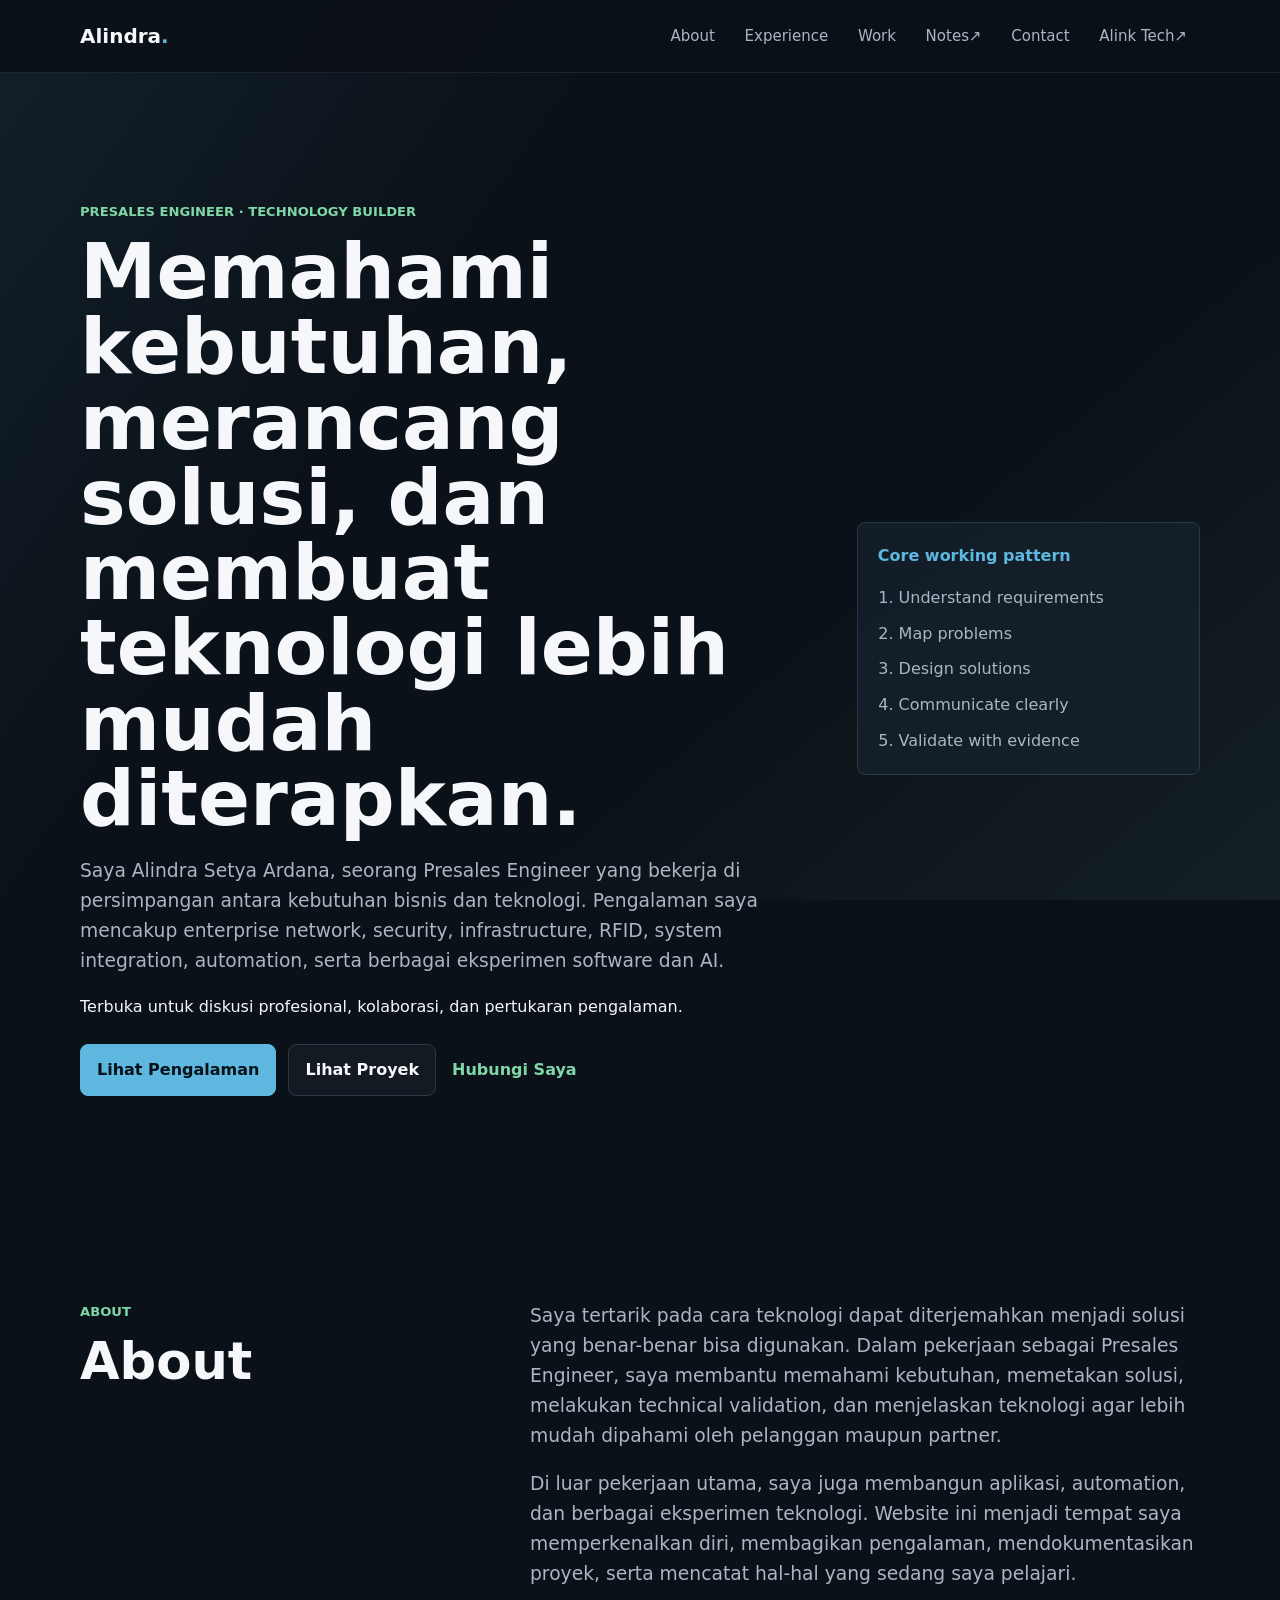
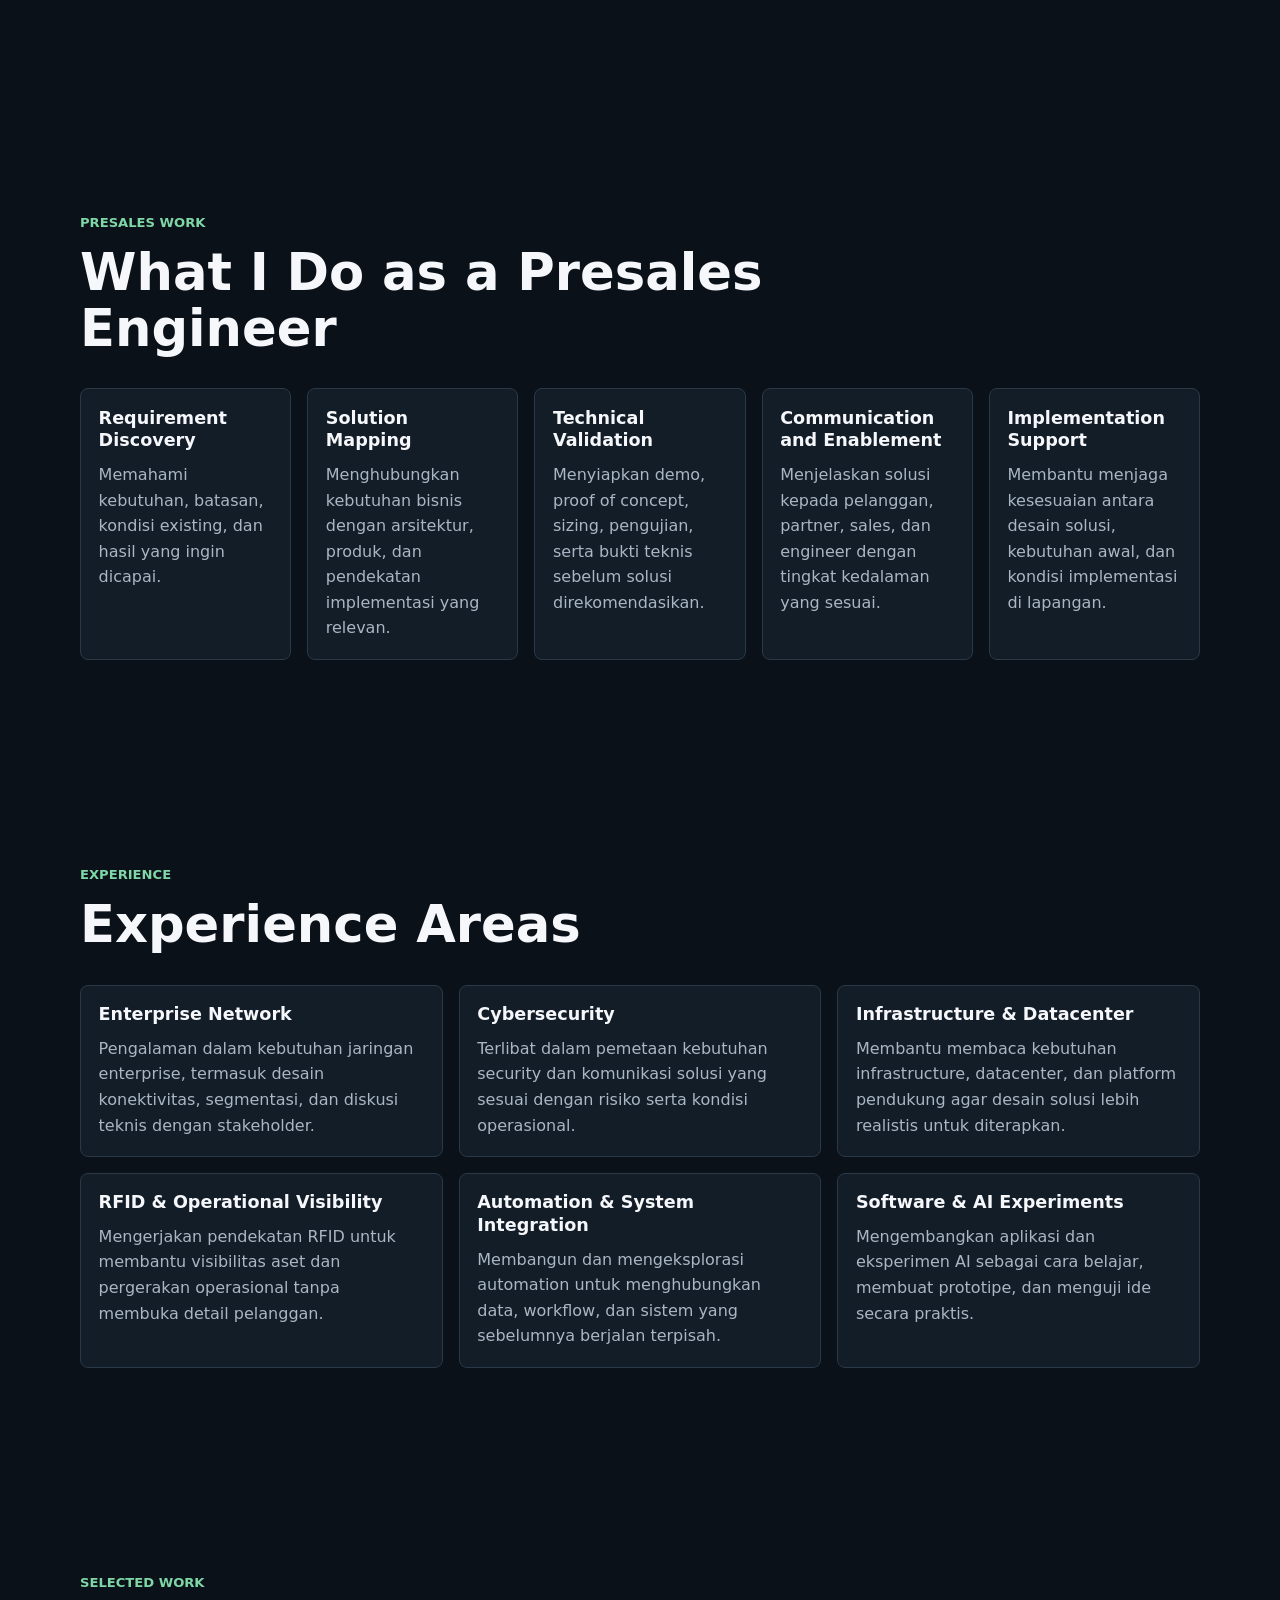
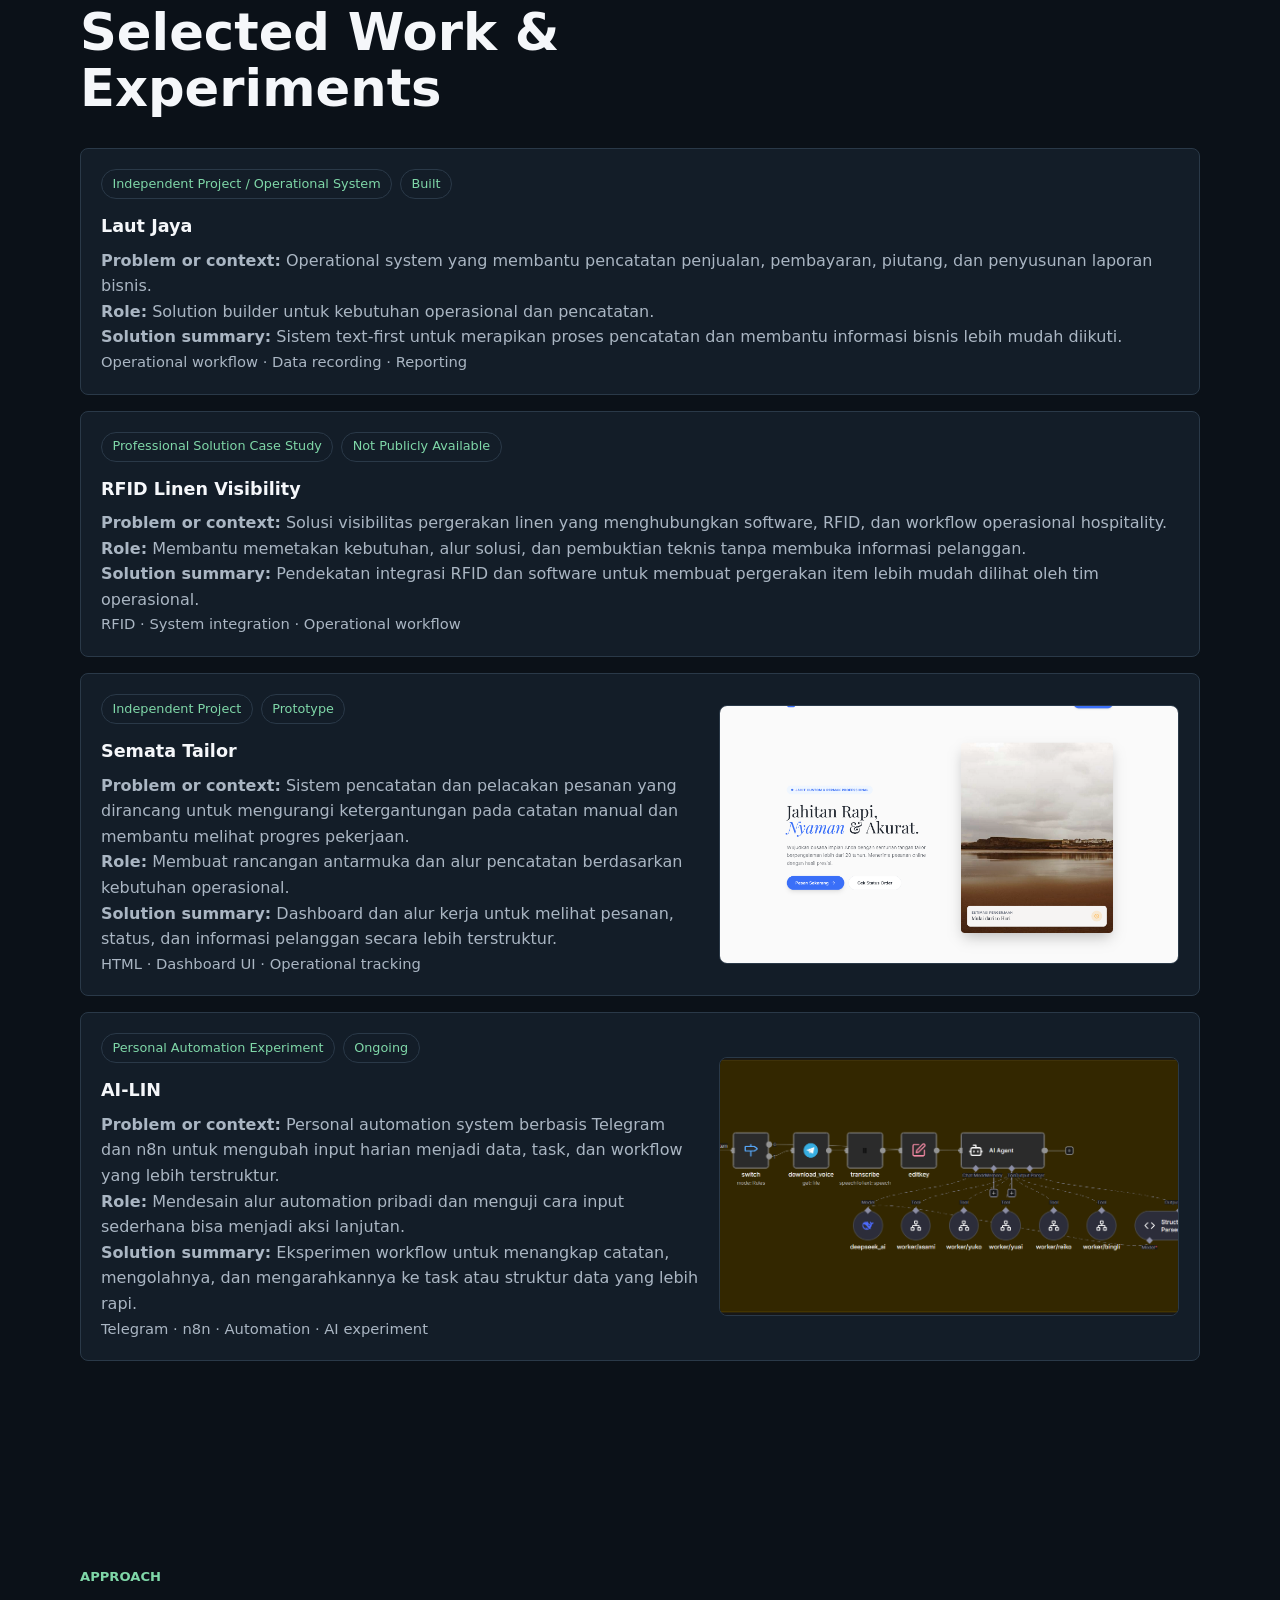
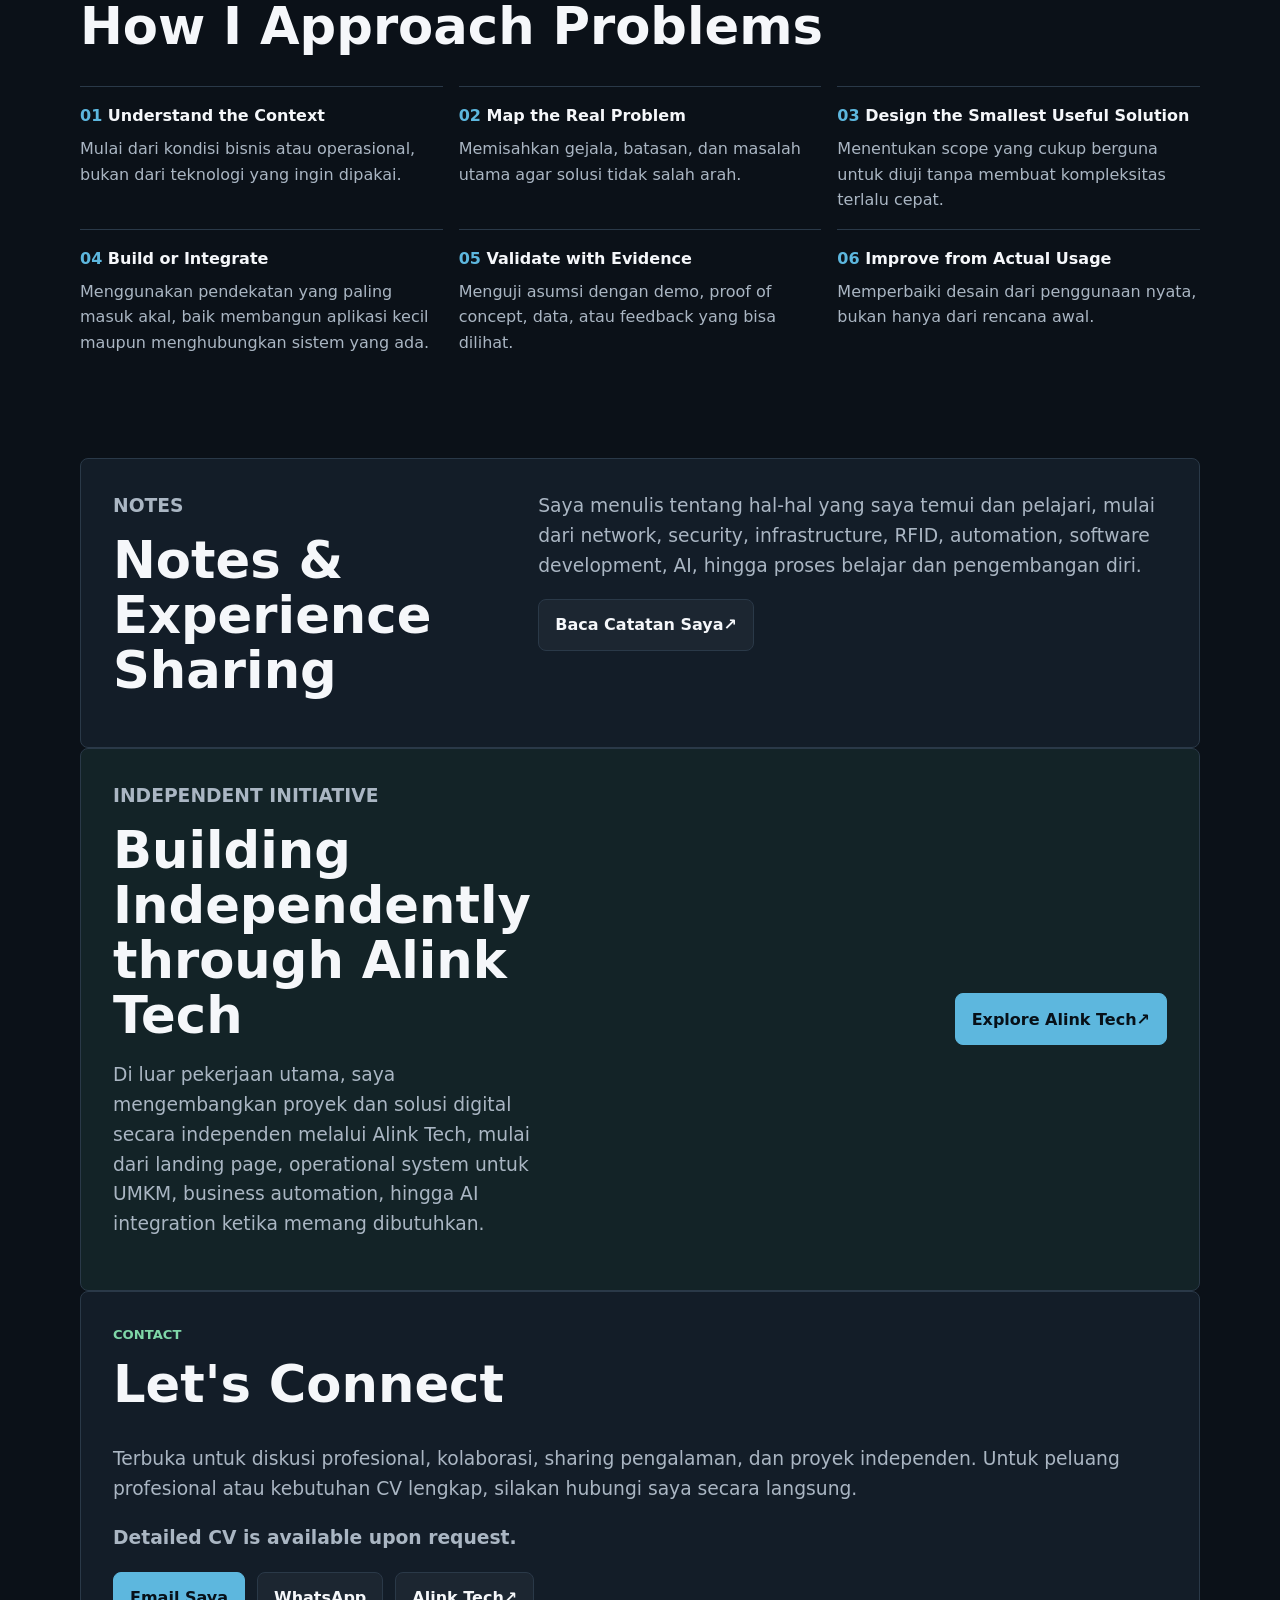
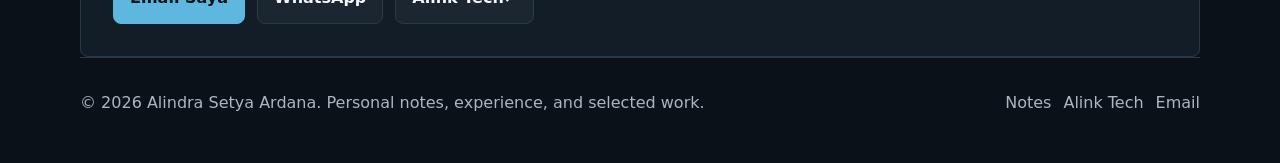
==== index.html @ 439eb753 "revamp: reposition portfolio as personal professional website" ====
<!DOCTYPE html>
<html lang="id">
<head>
  <meta charset="UTF-8">
  <meta name="viewport" content="width=device-width, initial-scale=1.0">
  <title>Alindra Setya Ardana | Presales Engineer & Technology Builder</title>
  <meta name="description" content="Website personal Alindra Setya Ardana, Presales Engineer yang membagikan pengalaman seputar network, security, infrastructure, RFID, automation, software, dan AI.">
  <meta name="author" content="Alindra Setya Ardana">
  <meta name="robots" content="index, follow">
  <meta name="theme-color" content="#0b1118">
  <link rel="canonical" href="https://www.alindra.my.id/">
  <link rel="icon" type="image/svg+xml" href="favicon.svg">
  <link rel="stylesheet" href="assets/css/styles.css">
  <link rel="sitemap" type="application/xml" href="/sitemap.xml">

  <meta property="og:title" content="Alindra Setya Ardana | Presales Engineer & Technology Builder">
  <meta property="og:description" content="Website personal Alindra Setya Ardana tentang presales engineering, solution building, selected work, dan catatan pengalaman teknologi.">
  <meta property="og:type" content="profile">
  <meta property="og:url" content="https://www.alindra.my.id/">
  <meta property="og:image" content="https://www.alindra.my.id/assets/images/og-cover.png">
  <meta name="twitter:card" content="summary_large_image">
  <meta name="twitter:title" content="Alindra Setya Ardana | Presales Engineer & Technology Builder">
  <meta name="twitter:description" content="Presales Engineer yang bekerja antara kebutuhan bisnis dan solusi teknologi praktis.">
  <meta name="twitter:image" content="https://www.alindra.my.id/assets/images/og-cover.png">

  <script type="application/ld+json">
  {
    "@context": "https://schema.org",
    "@type": "ProfilePage",
    "mainEntity": {
      "@type": "Person",
      "name": "Alindra Setya Ardana",
      "url": "https://www.alindra.my.id/",
      "jobTitle": "Presales Engineer",
      "description": "Presales Engineer dan Technology Builder yang bekerja antara kebutuhan bisnis dan solusi teknologi praktis.",
      "sameAs": [
        "https://notes.alindra.my.id/",
        "https://alinktech.my.id/"
      ],
      "knowsAbout": [
        "Presales Engineering",
        "Enterprise Network",
        "Cybersecurity",
        "Infrastructure and Datacenter",
        "RFID",
        "System Integration",
        "Automation",
        "Software",
        "AI Experiments"
      ]
    }
  }
  </script>
</head>
<body>
  <a class="skip-link" href="#main">Lewati ke konten utama</a>

  <header class="site-header">
    <nav class="nav" aria-label="Navigasi utama">
      <a class="brand" href="#top" aria-label="Alindra Setya Ardana">Alindra<span>.</span></a>
      <button class="nav-toggle" type="button" aria-expanded="false" aria-controls="primary-nav">
        <span class="nav-toggle-line"></span>
        <span class="nav-toggle-line"></span>
        <span class="nav-toggle-line"></span>
        <span class="sr-only">Buka menu</span>
      </button>
      <div class="nav-links" id="primary-nav">
        <a href="#about">About</a>
        <a href="#experience">Experience</a>
        <a href="#work">Work</a>
        <a href="https://notes.alindra.my.id/" target="_blank" rel="noopener noreferrer">Notes <span aria-hidden="true">↗</span></a>
        <a href="#contact">Contact</a>
        <a href="https://alinktech.my.id/?utm_source=alindra.my.id&amp;utm_medium=referral&amp;utm_campaign=personal_portfolio" target="_blank" rel="noopener noreferrer">Alink Tech <span aria-hidden="true">↗</span></a>
      </div>
    </nav>
  </header>

  <main id="main">
    <section class="hero section" id="top">
      <div class="hero-grid">
        <div class="hero-copy">
          <p class="eyebrow">Presales Engineer · Technology Builder</p>
          <h1>Memahami kebutuhan, merancang solusi, dan membuat teknologi lebih mudah diterapkan.</h1>
          <p class="hero-lead">Saya Alindra Setya Ardana, seorang Presales Engineer yang bekerja di persimpangan antara kebutuhan bisnis dan teknologi. Pengalaman saya mencakup enterprise network, security, infrastructure, RFID, system integration, automation, serta berbagai eksperimen software dan AI.</p>
          <p class="availability">Terbuka untuk diskusi profesional, kolaborasi, dan pertukaran pengalaman.</p>
          <div class="hero-actions">
            <a class="button primary" href="#experience">Lihat Pengalaman</a>
            <a class="button secondary" href="#work">Lihat Proyek</a>
            <a class="text-link" href="#contact">Hubungi Saya</a>
          </div>
        </div>
        <aside class="hero-panel" aria-label="Ringkasan cara kerja">
          <p>Core working pattern</p>
          <ol>
            <li>Understand requirements</li>
            <li>Map problems</li>
            <li>Design solutions</li>
            <li>Communicate clearly</li>
            <li>Validate with evidence</li>
          </ol>
        </aside>
      </div>
    </section>

    <section class="section two-column" id="about">
      <div>
        <p class="section-kicker">About</p>
        <h2>About</h2>
      </div>
      <div class="prose">
        <p>Saya tertarik pada cara teknologi dapat diterjemahkan menjadi solusi yang benar-benar bisa digunakan. Dalam pekerjaan sebagai Presales Engineer, saya membantu memahami kebutuhan, memetakan solusi, melakukan technical validation, dan menjelaskan teknologi agar lebih mudah dipahami oleh pelanggan maupun partner.</p>
        <p>Di luar pekerjaan utama, saya juga membangun aplikasi, automation, dan berbagai eksperimen teknologi. Website ini menjadi tempat saya memperkenalkan diri, membagikan pengalaman, mendokumentasikan proyek, serta mencatat hal-hal yang sedang saya pelajari.</p>
      </div>
    </section>

    <section class="section" aria-labelledby="presales-title">
      <div class="section-heading">
        <p class="section-kicker">Presales work</p>
        <h2 id="presales-title">What I Do as a Presales Engineer</h2>
      </div>
      <div class="card-grid five">
        <article class="card"><h3>Requirement Discovery</h3><p>Memahami kebutuhan, batasan, kondisi existing, dan hasil yang ingin dicapai.</p></article>
        <article class="card"><h3>Solution Mapping</h3><p>Menghubungkan kebutuhan bisnis dengan arsitektur, produk, dan pendekatan implementasi yang relevan.</p></article>
        <article class="card"><h3>Technical Validation</h3><p>Menyiapkan demo, proof of concept, sizing, pengujian, serta bukti teknis sebelum solusi direkomendasikan.</p></article>
        <article class="card"><h3>Communication and Enablement</h3><p>Menjelaskan solusi kepada pelanggan, partner, sales, dan engineer dengan tingkat kedalaman yang sesuai.</p></article>
        <article class="card"><h3>Implementation Support</h3><p>Membantu menjaga kesesuaian antara desain solusi, kebutuhan awal, dan kondisi implementasi di lapangan.</p></article>
      </div>
    </section>

    <section class="section" id="experience">
      <div class="section-heading">
        <p class="section-kicker">Experience</p>
        <h2>Experience Areas</h2>
      </div>
      <div class="card-grid">
        <article class="card"><h3>Enterprise Network</h3><p>Pengalaman dalam kebutuhan jaringan enterprise, termasuk desain konektivitas, segmentasi, dan diskusi teknis dengan stakeholder.</p></article>
        <article class="card"><h3>Cybersecurity</h3><p>Terlibat dalam pemetaan kebutuhan security dan komunikasi solusi yang sesuai dengan risiko serta kondisi operasional.</p></article>
        <article class="card"><h3>Infrastructure & Datacenter</h3><p>Membantu membaca kebutuhan infrastructure, datacenter, dan platform pendukung agar desain solusi lebih realistis untuk diterapkan.</p></article>
        <article class="card"><h3>RFID & Operational Visibility</h3><p>Mengerjakan pendekatan RFID untuk membantu visibilitas aset dan pergerakan operasional tanpa membuka detail pelanggan.</p></article>
        <article class="card"><h3>Automation & System Integration</h3><p>Membangun dan mengeksplorasi automation untuk menghubungkan data, workflow, dan sistem yang sebelumnya berjalan terpisah.</p></article>
        <article class="card"><h3>Software & AI Experiments</h3><p>Mengembangkan aplikasi dan eksperimen AI sebagai cara belajar, membuat prototipe, dan menguji ide secara praktis.</p></article>
      </div>
    </section>

    <section class="section" id="work">
      <div class="section-heading">
        <p class="section-kicker">Selected work</p>
        <h2>Selected Work & Experiments</h2>
      </div>
      <div class="work-list">
        <article class="work-card">
          <div class="work-meta"><span>Independent Project / Operational System</span><span>Built</span></div>
          <h3>Laut Jaya</h3>
          <p><strong>Problem or context:</strong> Operational system yang membantu pencatatan penjualan, pembayaran, piutang, dan penyusunan laporan bisnis.</p>
          <p><strong>Role:</strong> Solution builder untuk kebutuhan operasional dan pencatatan.</p>
          <p><strong>Solution summary:</strong> Sistem text-first untuk merapikan proses pencatatan dan membantu informasi bisnis lebih mudah diikuti.</p>
          <p class="tech">Operational workflow · Data recording · Reporting</p>
        </article>

        <article class="work-card">
          <div class="work-meta"><span>Professional Solution Case Study</span><span>Not Publicly Available</span></div>
          <h3>RFID Linen Visibility</h3>
          <p><strong>Problem or context:</strong> Solusi visibilitas pergerakan linen yang menghubungkan software, RFID, dan workflow operasional hospitality.</p>
          <p><strong>Role:</strong> Membantu memetakan kebutuhan, alur solusi, dan pembuktian teknis tanpa membuka informasi pelanggan.</p>
          <p><strong>Solution summary:</strong> Pendekatan integrasi RFID dan software untuk membuat pergerakan item lebih mudah dilihat oleh tim operasional.</p>
          <p class="tech">RFID · System integration · Operational workflow</p>
        </article>

        <article class="work-card with-image">
          <div class="work-copy">
            <div class="work-meta"><span>Independent Project</span><span>Prototype</span></div>
            <h3>Semata Tailor</h3>
            <p><strong>Problem or context:</strong> Sistem pencatatan dan pelacakan pesanan yang dirancang untuk mengurangi ketergantungan pada catatan manual dan membantu melihat progres pekerjaan.</p>
            <p><strong>Role:</strong> Membuat rancangan antarmuka dan alur pencatatan berdasarkan kebutuhan operasional.</p>
            <p><strong>Solution summary:</strong> Dashboard dan alur kerja untuk melihat pesanan, status, dan informasi pelanggan secara lebih terstruktur.</p>
            <p class="tech">HTML · Dashboard UI · Operational tracking</p>
          </div>
          <img src="assets/images/sematatailor-dashboard.png" width="1280" height="720" loading="lazy" alt="Tampilan dashboard Semata Tailor untuk pencatatan pesanan">
        </article>

        <article class="work-card with-image">
          <div class="work-copy">
            <div class="work-meta"><span>Personal Automation Experiment</span><span>Ongoing</span></div>
            <h3>AI-LIN</h3>
            <p><strong>Problem or context:</strong> Personal automation system berbasis Telegram dan n8n untuk mengubah input harian menjadi data, task, dan workflow yang lebih terstruktur.</p>
            <p><strong>Role:</strong> Mendesain alur automation pribadi dan menguji cara input sederhana bisa menjadi aksi lanjutan.</p>
            <p><strong>Solution summary:</strong> Eksperimen workflow untuk menangkap catatan, mengolahnya, dan mengarahkannya ke task atau struktur data yang lebih rapi.</p>
            <p class="tech">Telegram · n8n · Automation · AI experiment</p>
          </div>
          <img src="assets/images/personalassistant-master.png" width="1280" height="720" loading="lazy" alt="Diagram personal automation AI-LIN berbasis Telegram dan n8n">
        </article>
      </div>
    </section>

    <section class="section process" aria-labelledby="process-title">
      <div class="section-heading">
        <p class="section-kicker">Approach</p>
        <h2 id="process-title">How I Approach Problems</h2>
      </div>
      <ol class="process-list">
        <li><span>Understand the Context</span><p>Mulai dari kondisi bisnis atau operasional, bukan dari teknologi yang ingin dipakai.</p></li>
        <li><span>Map the Real Problem</span><p>Memisahkan gejala, batasan, dan masalah utama agar solusi tidak salah arah.</p></li>
        <li><span>Design the Smallest Useful Solution</span><p>Menentukan scope yang cukup berguna untuk diuji tanpa membuat kompleksitas terlalu cepat.</p></li>
        <li><span>Build or Integrate</span><p>Menggunakan pendekatan yang paling masuk akal, baik membangun aplikasi kecil maupun menghubungkan sistem yang ada.</p></li>
        <li><span>Validate with Evidence</span><p>Menguji asumsi dengan demo, proof of concept, data, atau feedback yang bisa dilihat.</p></li>
        <li><span>Improve from Actual Usage</span><p>Memperbaiki desain dari penggunaan nyata, bukan hanya dari rencana awal.</p></li>
      </ol>
    </section>

    <section class="section split-band" id="notes">
      <div>
        <p class="section-kicker">Notes</p>
        <h2>Notes & Experience Sharing</h2>
      </div>
      <div>
        <p>Saya menulis tentang hal-hal yang saya temui dan pelajari, mulai dari network, security, infrastructure, RFID, automation, software development, AI, hingga proses belajar dan pengembangan diri.</p>
        <a class="button secondary" href="https://notes.alindra.my.id/" target="_blank" rel="noopener noreferrer">Baca Catatan Saya <span aria-hidden="true">↗</span></a>
      </div>
    </section>

    <section class="section alink" id="alink-tech">
      <div>
        <p class="section-kicker">Independent initiative</p>
        <h2>Building Independently through Alink Tech</h2>
        <p>Di luar pekerjaan utama, saya mengembangkan proyek dan solusi digital secara independen melalui Alink Tech, mulai dari landing page, operational system untuk UMKM, business automation, hingga AI integration ketika memang dibutuhkan.</p>
      </div>
      <a class="button primary" href="https://alinktech.my.id/?utm_source=alindra.my.id&amp;utm_medium=referral&amp;utm_campaign=personal_portfolio" target="_blank" rel="noopener noreferrer">Explore Alink Tech <span aria-hidden="true">↗</span></a>
    </section>

    <section class="section contact" id="contact">
      <div class="section-heading">
        <p class="section-kicker">Contact</p>
        <h2>Let's Connect</h2>
      </div>
      <p>Terbuka untuk diskusi profesional, kolaborasi, sharing pengalaman, dan proyek independen. Untuk peluang profesional atau kebutuhan CV lengkap, silakan hubungi saya secara langsung.</p>
      <p class="cv-note">Detailed CV is available upon request.</p>
      <div class="contact-links">
        <a class="button primary" href="mailto:asetyaardana@gmail.com">Email Saya</a>
        <a class="button secondary" href="https://wa.me/6281393657195" target="_blank" rel="noopener noreferrer">WhatsApp</a>
        <a class="button secondary" href="https://alinktech.my.id/?utm_source=alindra.my.id&amp;utm_medium=referral&amp;utm_campaign=personal_portfolio" target="_blank" rel="noopener noreferrer">Alink Tech <span aria-hidden="true">↗</span></a>
      </div>
    </section>
  </main>

  <footer class="footer">
    <p>© <span id="year">2026</span> Alindra Setya Ardana. Personal notes, experience, and selected work.</p>
    <div class="footer-links">
      <a href="https://notes.alindra.my.id/" target="_blank" rel="noopener noreferrer">Notes</a>
      <a href="https://alinktech.my.id/?utm_source=alindra.my.id&amp;utm_medium=referral&amp;utm_campaign=personal_portfolio" target="_blank" rel="noopener noreferrer">Alink Tech</a>
      <a href="mailto:asetyaardana@gmail.com">Email</a>
    </div>
  </footer>

  <script src="assets/js/main.js" defer></script>
</body>
</html>
---- assets/css/styles.css ----
:root {
  --bg: #0b1118;
  --bg-soft: #111a24;
  --surface: #16212d;
  --surface-strong: #1e2b38;
  --text: #f5f7fa;
  --muted: #aab6c3;
  --border: #2a3948;
  --accent: #5db7de;
  --accent-strong: #7fd7a8;
  --space: clamp(1rem, 2vw, 1.5rem);
  --radius: 8px;
  --max: 1120px;
}

* { box-sizing: border-box; }

html {
  scroll-behavior: smooth;
  scroll-padding-top: 88px;
}

body {
  margin: 0;
  background: var(--bg);
  color: var(--text);
  font-family: Inter, ui-sans-serif, system-ui, -apple-system, BlinkMacSystemFont, "Segoe UI", sans-serif;
  line-height: 1.6;
}

body::before {
  content: "";
  position: fixed;
  inset: 0;
  z-index: -1;
  background:
    linear-gradient(125deg, rgba(93, 183, 222, 0.09), transparent 34%),
    linear-gradient(320deg, rgba(127, 215, 168, 0.08), transparent 34%),
    var(--bg);
}

a { color: inherit; }

img {
  display: block;
  max-width: 100%;
  height: auto;
}

:focus-visible {
  outline: 3px solid var(--accent-strong);
  outline-offset: 4px;
}

.skip-link {
  position: fixed;
  left: 1rem;
  top: 1rem;
  z-index: 100;
  transform: translateY(-150%);
  background: var(--text);
  color: var(--bg);
  padding: .6rem .85rem;
  border-radius: var(--radius);
}

.skip-link:focus { transform: translateY(0); }

.sr-only {
  position: absolute;
  width: 1px;
  height: 1px;
  padding: 0;
  margin: -1px;
  overflow: hidden;
  clip: rect(0, 0, 0, 0);
  white-space: nowrap;
  border: 0;
}

.site-header {
  position: sticky;
  top: 0;
  z-index: 20;
  border-bottom: 1px solid rgba(255, 255, 255, .08);
  background: rgba(11, 17, 24, .92);
}

.nav {
  width: min(100% - 2rem, var(--max));
  min-height: 72px;
  margin: 0 auto;
  display: flex;
  align-items: center;
  justify-content: space-between;
  gap: 1rem;
}

.brand {
  text-decoration: none;
  font-weight: 760;
  font-size: 1.25rem;
  letter-spacing: 0;
}

.brand span { color: var(--accent); }

.nav-links {
  display: flex;
  align-items: center;
  gap: .25rem;
}

.nav-links a {
  min-height: 44px;
  display: inline-flex;
  align-items: center;
  padding: .55rem .8rem;
  border-radius: var(--radius);
  color: var(--muted);
  font-size: .94rem;
  text-decoration: none;
}

.nav-links a:hover,
.nav-links a:focus-visible {
  color: var(--text);
  background: rgba(255, 255, 255, .06);
}

.nav-toggle {
  display: none;
  width: 44px;
  height: 44px;
  border: 1px solid var(--border);
  border-radius: var(--radius);
  background: var(--surface);
  color: var(--text);
}

.nav-toggle-line {
  display: block;
  width: 18px;
  height: 2px;
  margin: 4px auto;
  background: currentColor;
}

.section {
  width: min(100% - 2rem, var(--max));
  margin: 0 auto;
  padding: clamp(4rem, 8vw, 7rem) 0;
}

.hero { padding-top: clamp(5rem, 10vw, 8rem); }

.hero-grid {
  display: grid;
  grid-template-columns: minmax(0, 1.35fr) minmax(280px, .65fr);
  gap: clamp(2rem, 5vw, 4rem);
  align-items: center;
}

.eyebrow,
.section-kicker {
  margin: 0 0 .75rem;
  color: var(--accent-strong);
  font-size: .82rem;
  font-weight: 720;
  text-transform: uppercase;
}

h1,
h2,
h3,
p { margin-top: 0; }

h1 {
  max-width: 920px;
  margin-bottom: 1.25rem;
  font-size: clamp(2.35rem, 6vw, 5.6rem);
  line-height: .98;
  letter-spacing: 0;
}

h2 {
  margin-bottom: 1rem;
  font-size: clamp(2rem, 4vw, 3.2rem);
  line-height: 1.08;
  letter-spacing: 0;
}

h3 {
  margin-bottom: .6rem;
  font-size: 1.1rem;
  line-height: 1.3;
}

.hero-lead,
.prose,
.contact > p,
.split-band p,
.alink p {
  color: var(--muted);
  font-size: clamp(1rem, 1.6vw, 1.17rem);
}

.availability {
  color: var(--text);
  margin-bottom: 1.5rem;
}

.hero-actions,
.contact-links,
.footer-links {
  display: flex;
  flex-wrap: wrap;
  gap: .75rem;
  align-items: center;
}

.button,
.text-link {
  min-height: 44px;
  display: inline-flex;
  align-items: center;
  justify-content: center;
  border-radius: var(--radius);
  font-weight: 720;
  text-decoration: none;
}

.button {
  padding: .76rem 1rem;
  border: 1px solid var(--border);
}

.primary {
  background: var(--accent);
  border-color: var(--accent);
  color: #071119;
}

.secondary {
  background: rgba(255, 255, 255, .04);
  color: var(--text);
}

.button:hover {
  transform: translateY(-1px);
  filter: brightness(1.06);
}

.text-link {
  color: var(--accent-strong);
  padding: .5rem .25rem;
}

.hero-panel,
.card,
.work-card,
.split-band,
.alink,
.contact {
  border: 1px solid var(--border);
  border-radius: var(--radius);
  background: rgba(22, 33, 45, .84);
}

.hero-panel {
  padding: 1.25rem;
}

.hero-panel p {
  margin-bottom: 1rem;
  color: var(--accent);
  font-weight: 720;
}

.hero-panel ol {
  display: grid;
  gap: .65rem;
  margin: 0;
  padding-left: 1.3rem;
  color: var(--muted);
}

.two-column,
.split-band,
.alink {
  display: grid;
  grid-template-columns: .75fr 1.25fr;
  gap: clamp(1.5rem, 4vw, 3rem);
}

.section-heading {
  max-width: 760px;
  margin-bottom: 2rem;
}

.card-grid {
  display: grid;
  grid-template-columns: repeat(3, minmax(0, 1fr));
  gap: 1rem;
}

.card-grid.five {
  grid-template-columns: repeat(5, minmax(0, 1fr));
}

.card {
  padding: 1.1rem;
}

.card p,
.work-card p,
.process-list p {
  color: var(--muted);
  margin-bottom: 0;
}

.work-list {
  display: grid;
  gap: 1rem;
}

.work-card {
  padding: 1.25rem;
}

.work-card.with-image {
  display: grid;
  grid-template-columns: 1fr minmax(280px, 460px);
  gap: 1.25rem;
  align-items: center;
}

.work-card img {
  width: 100%;
  aspect-ratio: 16 / 9;
  object-fit: cover;
  border: 1px solid var(--border);
  border-radius: var(--radius);
}

.work-meta {
  display: flex;
  flex-wrap: wrap;
  gap: .5rem;
  margin-bottom: 1rem;
}

.work-meta span {
  display: inline-flex;
  min-height: 30px;
  align-items: center;
  border: 1px solid var(--border);
  border-radius: 999px;
  padding: .24rem .65rem;
  color: var(--accent-strong);
  font-size: .8rem;
}

.tech {
  color: var(--accent);
  font-size: .92rem;
}

.process-list {
  display: grid;
  grid-template-columns: repeat(3, minmax(0, 1fr));
  gap: 1rem;
  margin: 0;
  padding: 0;
  list-style: none;
  counter-reset: process;
}

.process-list li {
  counter-increment: process;
  border-top: 1px solid var(--border);
  padding-top: 1rem;
}

.process-list span {
  display: block;
  margin-bottom: .45rem;
  font-weight: 760;
}

.process-list span::before {
  content: "0" counter(process) " ";
  color: var(--accent);
}

.split-band,
.alink,
.contact {
  padding: clamp(1.25rem, 3vw, 2rem);
}

.alink {
  align-items: center;
  background: rgba(21, 40, 43, .82);
}

.alink .button {
  justify-self: end;
  white-space: nowrap;
}

.cv-note {
  color: var(--accent-strong);
  font-weight: 720;
}

.footer {
  width: min(100% - 2rem, var(--max));
  margin: 0 auto;
  padding: 2rem 0 3rem;
  border-top: 1px solid var(--border);
  display: flex;
  justify-content: space-between;
  gap: 1rem;
  color: var(--muted);
}

.footer p { margin-bottom: 0; }

.footer-links a {
  color: var(--muted);
  text-decoration: none;
}

.footer-links a:hover { color: var(--text); }

@media (max-width: 980px) {
  .hero-grid,
  .two-column,
  .split-band,
  .alink,
  .work-card.with-image {
    grid-template-columns: 1fr;
  }

  .card-grid,
  .card-grid.five,
  .process-list {
    grid-template-columns: repeat(2, minmax(0, 1fr));
  }

  .alink .button { justify-self: start; }
}

@media (max-width: 720px) {
  .nav-toggle { display: block; }

  .nav-links {
    position: absolute;
    left: 1rem;
    right: 1rem;
    top: 72px;
    display: none;
    flex-direction: column;
    align-items: stretch;
    gap: .2rem;
    padding: .75rem;
    border: 1px solid var(--border);
    border-radius: var(--radius);
    background: var(--surface-strong);
  }

  .nav-links.is-open { display: flex; }

  .nav-links a { width: 100%; }

  .card-grid,
  .card-grid.five,
  .process-list {
    grid-template-columns: 1fr;
  }

  .section { width: min(100% - 1.25rem, var(--max)); }

  .footer {
    flex-direction: column;
    width: min(100% - 1.25rem, var(--max));
  }
}

@media (prefers-reduced-motion: reduce) {
  *,
  *::before,
  *::after {
    scroll-behavior: auto !important;
    transition-duration: .01ms !important;
    animation-duration: .01ms !important;
  }
}
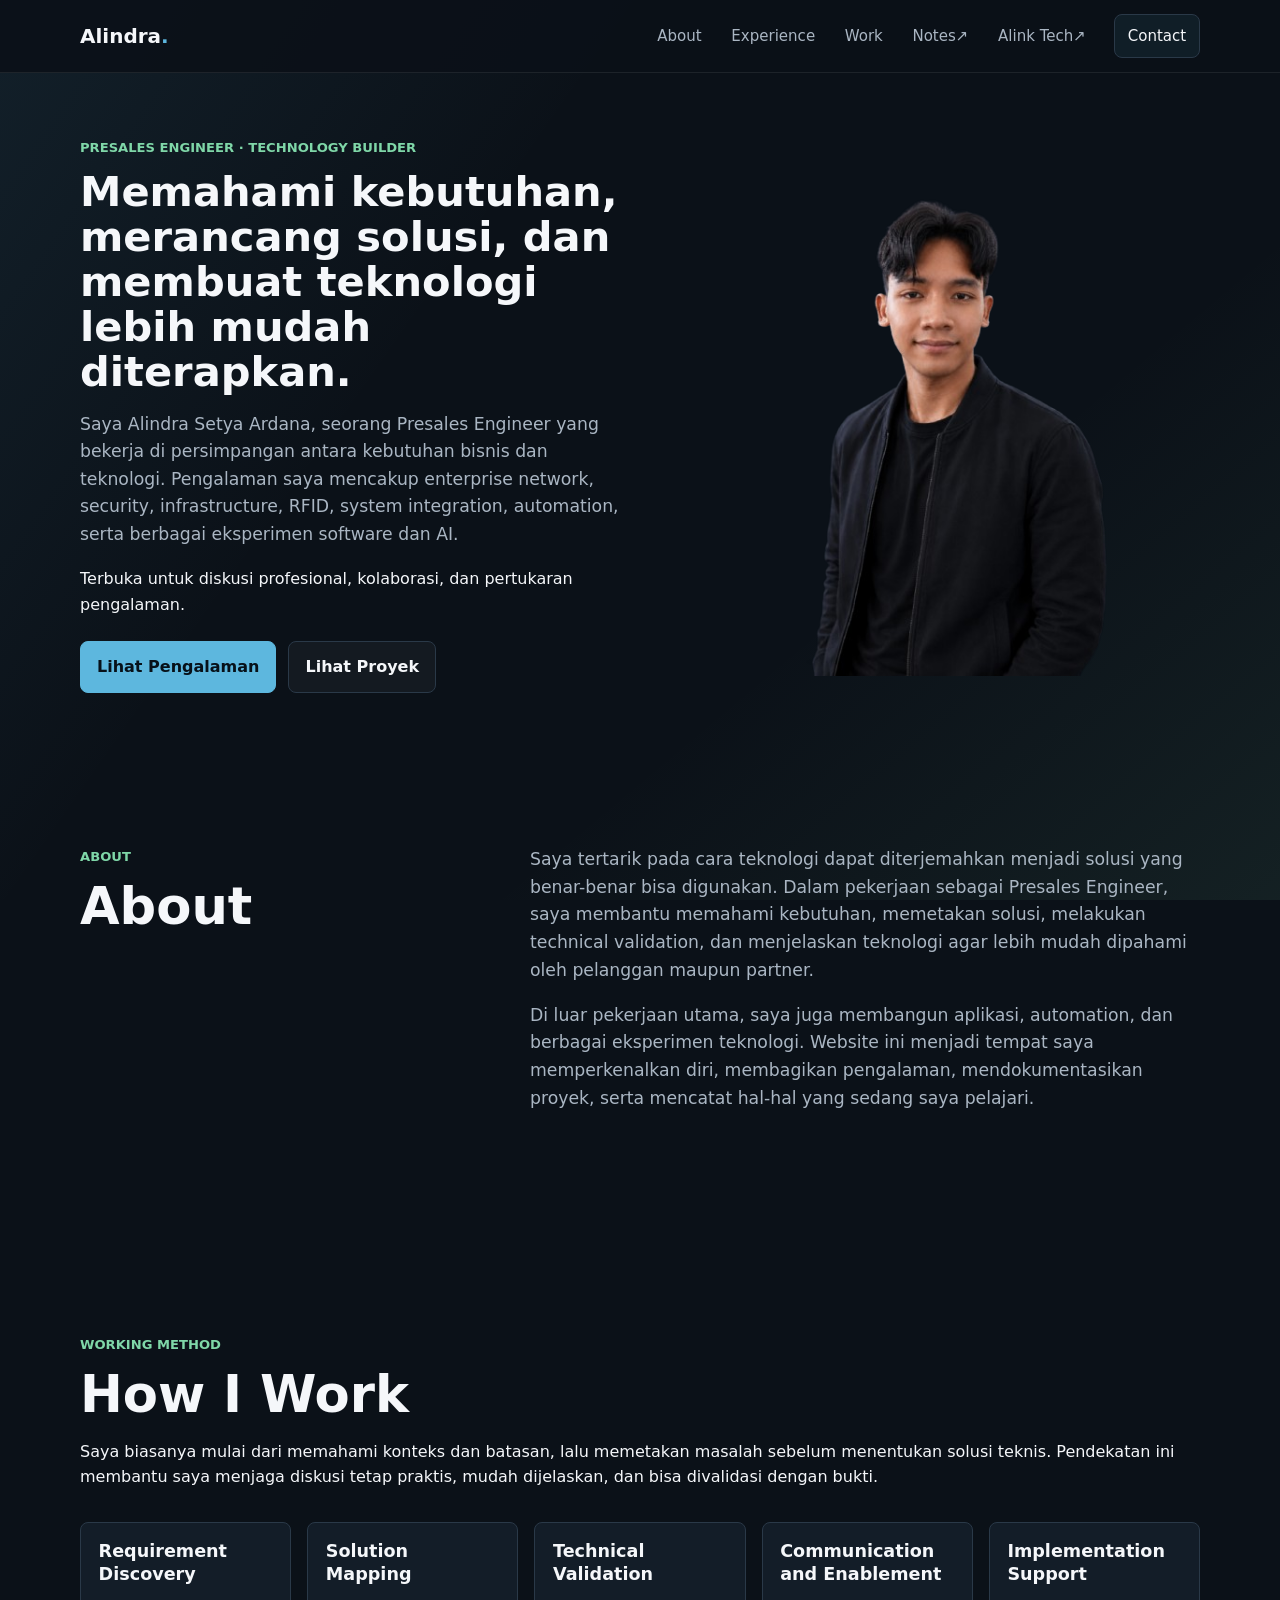
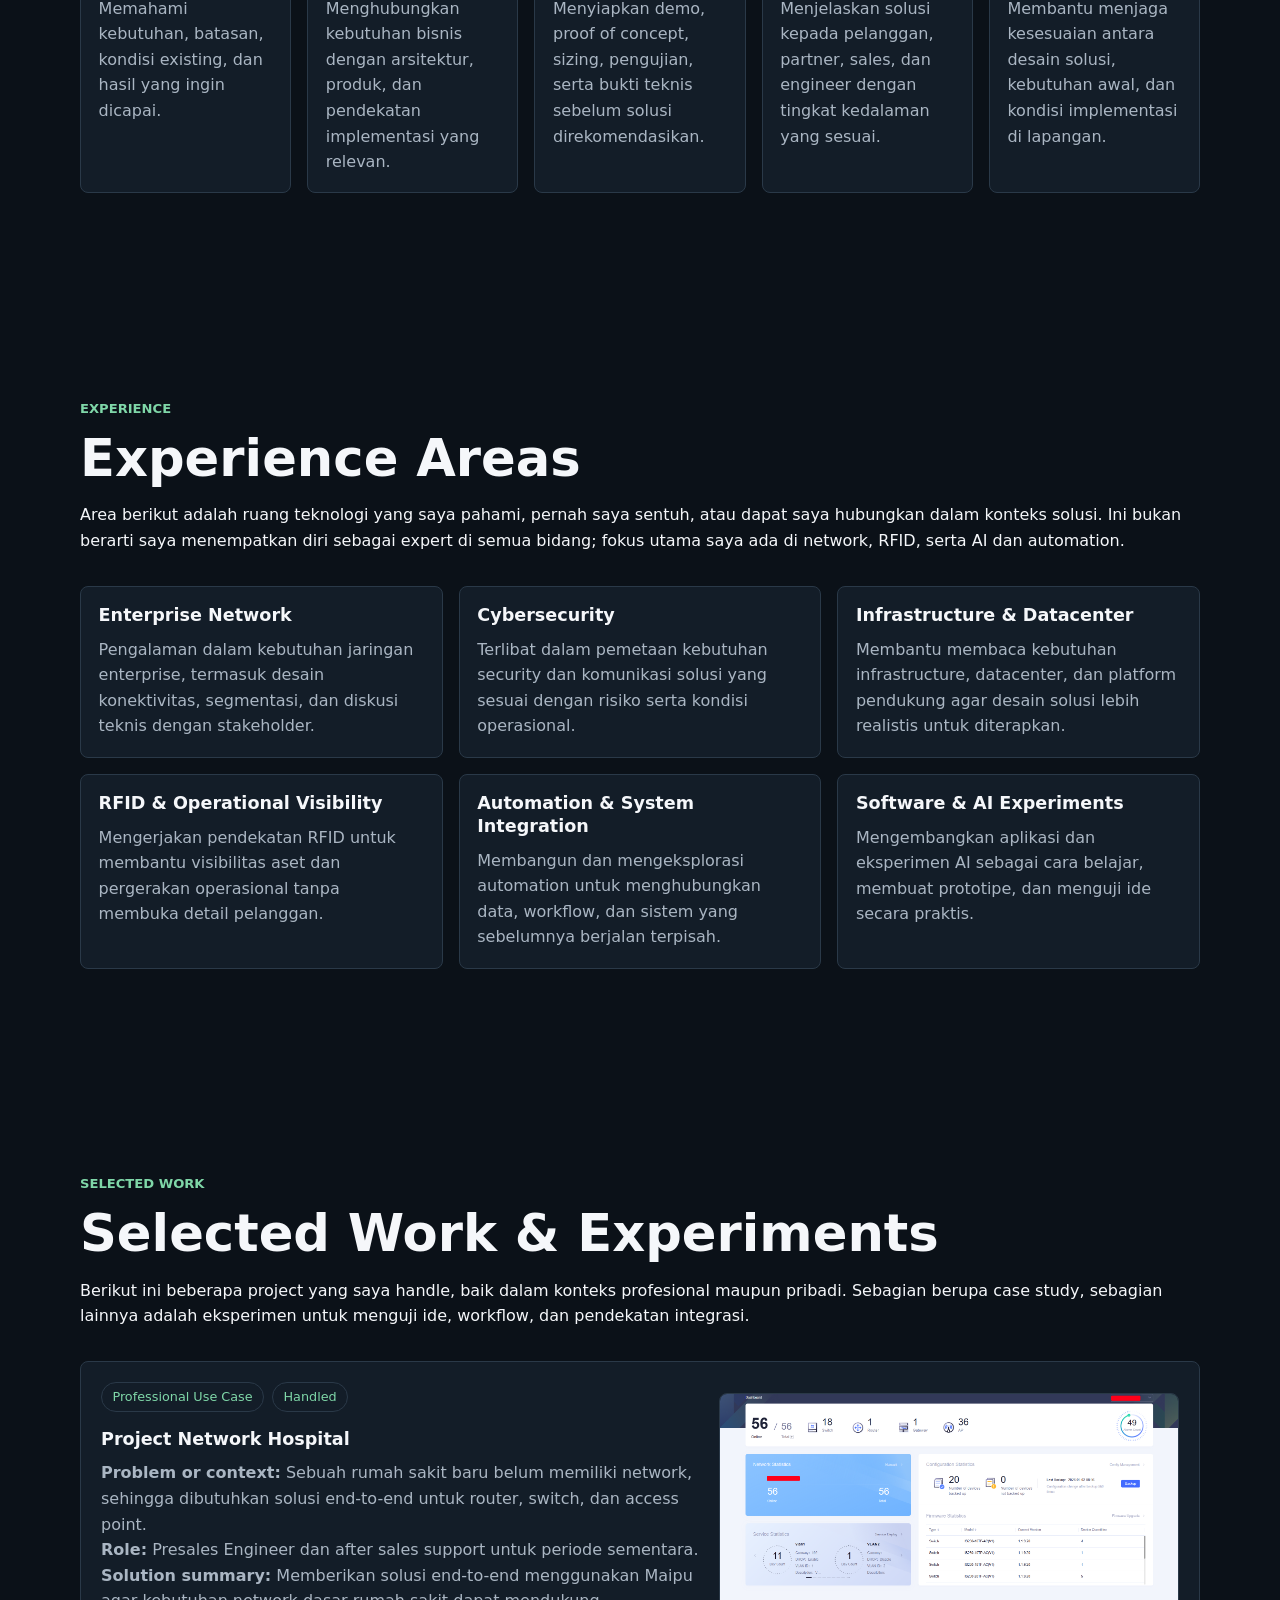
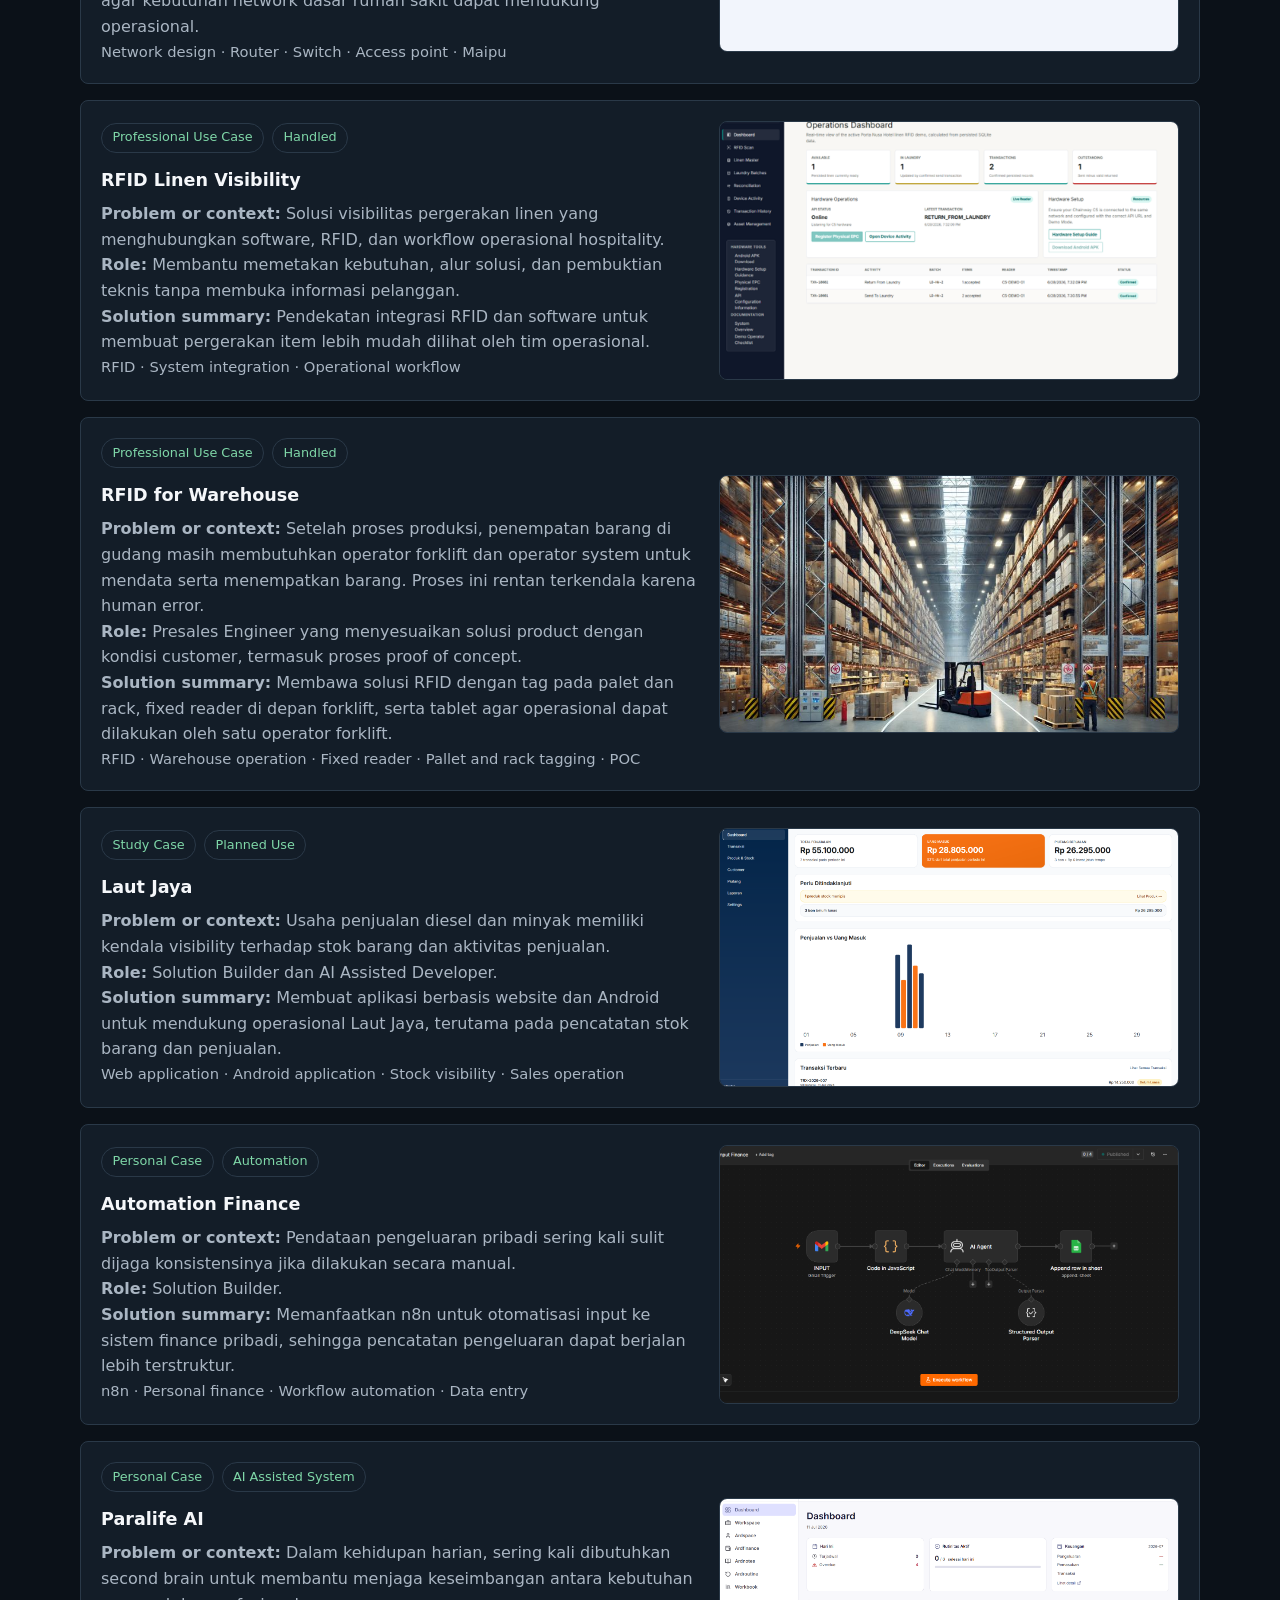
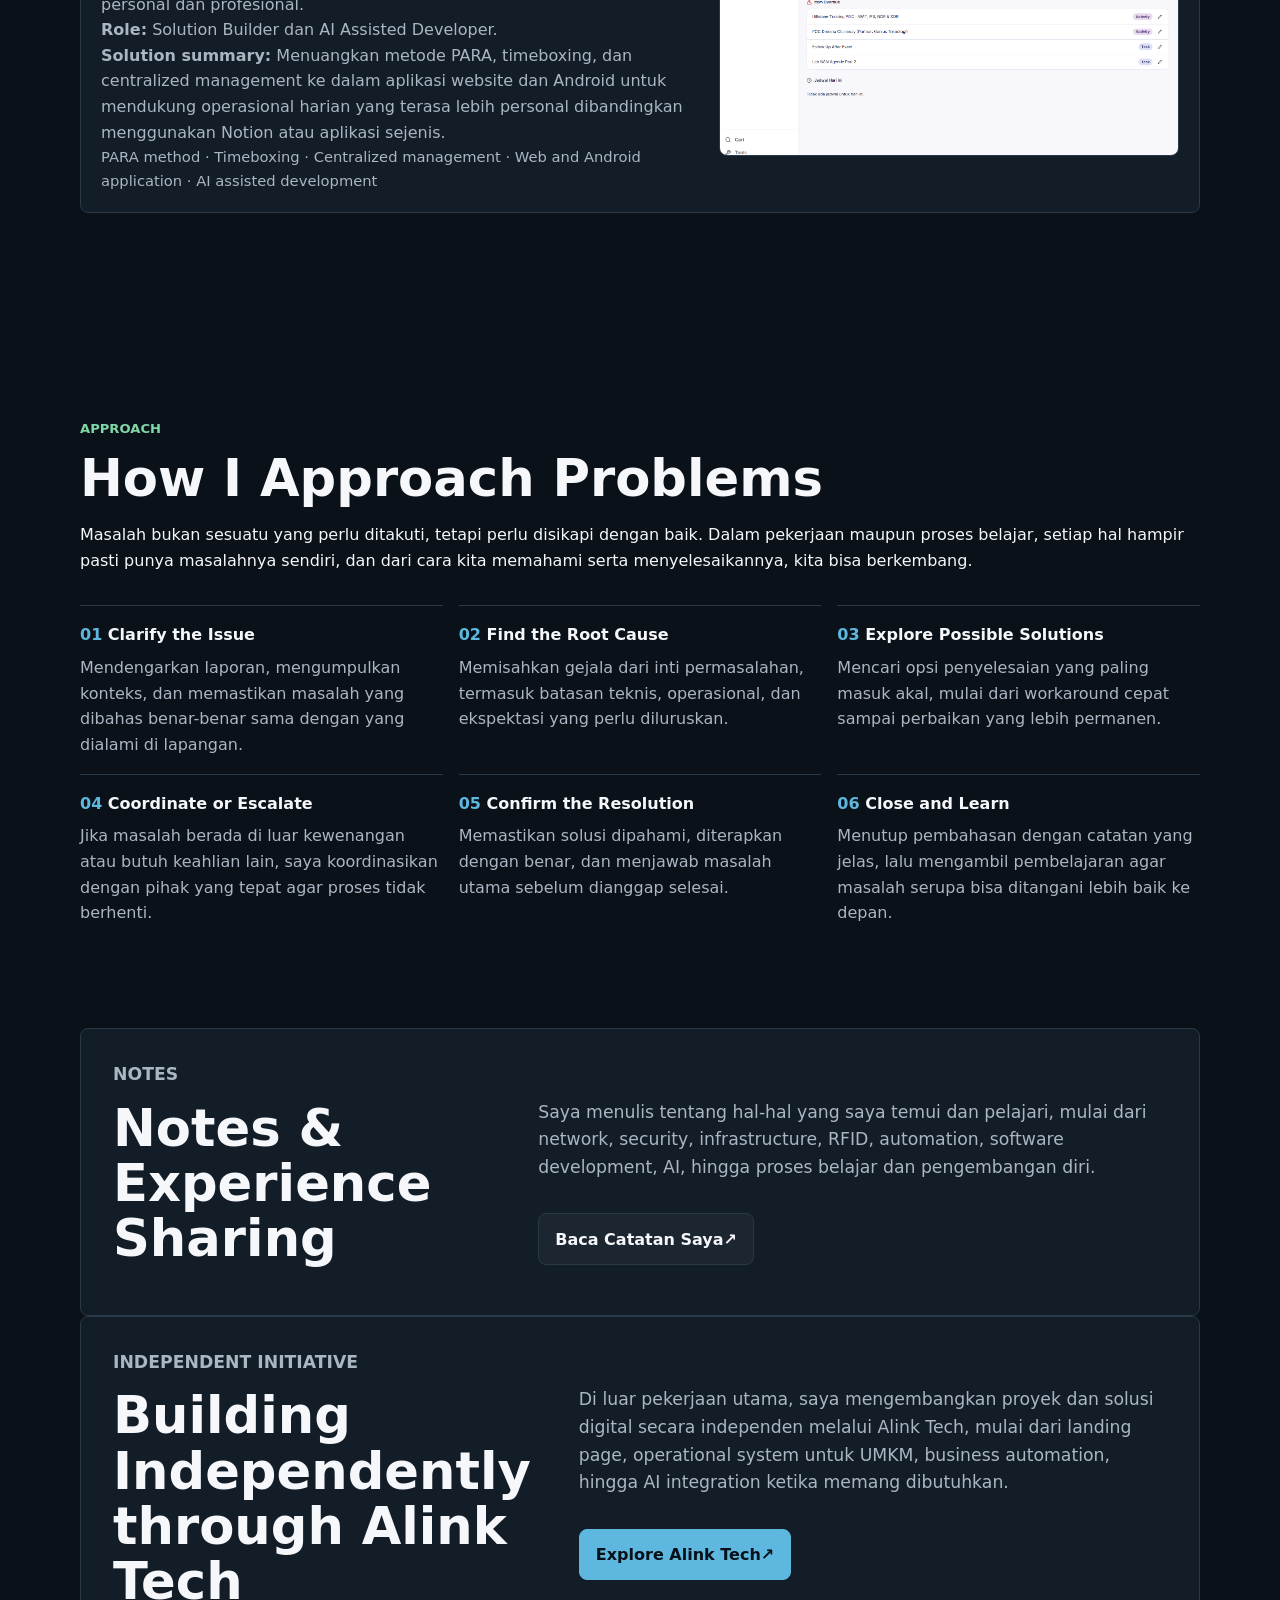
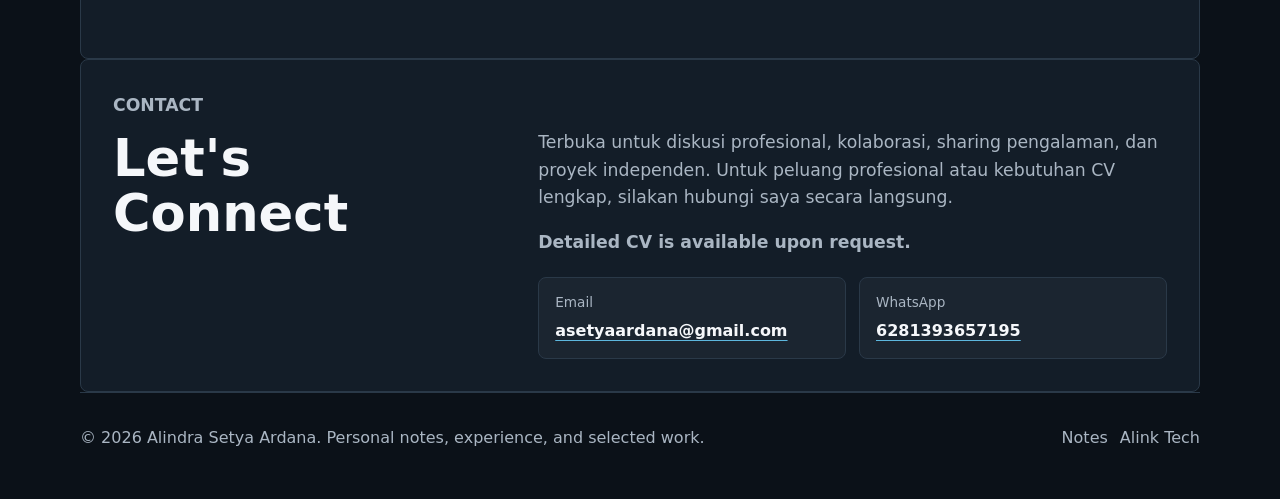
==== commit a897cc13: "refine: polish personal site content and visuals" ====
--- a/index.html
+++ b/index.html
@@ -1,4 +1,4 @@
-<!DOCTYPE html>
+﻿<!DOCTYPE html>
 <html lang="id">
 <head>
   <meta charset="UTF-8">
@@ -68,9 +68,9 @@
         <a href="#about">About</a>
         <a href="#experience">Experience</a>
         <a href="#work">Work</a>
-        <a href="https://notes.alindra.my.id/" target="_blank" rel="noopener noreferrer">Notes <span aria-hidden="true">↗</span></a>
-        <a href="#contact">Contact</a>
-        <a href="https://alinktech.my.id/?utm_source=alindra.my.id&amp;utm_medium=referral&amp;utm_campaign=personal_portfolio" target="_blank" rel="noopener noreferrer">Alink Tech <span aria-hidden="true">↗</span></a>
+        <a href="https://notes.alindra.my.id/" target="_blank" rel="noopener noreferrer">Notes <span aria-hidden="true">&nearr;</span></a>
+        <a href="https://alinktech.my.id/?utm_source=alindra.my.id&amp;utm_medium=referral&amp;utm_campaign=personal_portfolio" target="_blank" rel="noopener noreferrer">Alink Tech <span aria-hidden="true">&nearr;</span></a>
+        <a class="nav-contact" href="#contact">Contact</a>
       </div>
     </nav>
   </header>
@@ -79,25 +79,17 @@
     <section class="hero section" id="top">
       <div class="hero-grid">
         <div class="hero-copy">
-          <p class="eyebrow">Presales Engineer · Technology Builder</p>
+          <p class="eyebrow">Presales Engineer &middot; Technology Builder</p>
           <h1>Memahami kebutuhan, merancang solusi, dan membuat teknologi lebih mudah diterapkan.</h1>
           <p class="hero-lead">Saya Alindra Setya Ardana, seorang Presales Engineer yang bekerja di persimpangan antara kebutuhan bisnis dan teknologi. Pengalaman saya mencakup enterprise network, security, infrastructure, RFID, system integration, automation, serta berbagai eksperimen software dan AI.</p>
           <p class="availability">Terbuka untuk diskusi profesional, kolaborasi, dan pertukaran pengalaman.</p>
           <div class="hero-actions">
             <a class="button primary" href="#experience">Lihat Pengalaman</a>
             <a class="button secondary" href="#work">Lihat Proyek</a>
-            <a class="text-link" href="#contact">Hubungi Saya</a>
           </div>
         </div>
-        <aside class="hero-panel" aria-label="Ringkasan cara kerja">
-          <p>Core working pattern</p>
-          <ol>
-            <li>Understand requirements</li>
-            <li>Map problems</li>
-            <li>Design solutions</li>
-            <li>Communicate clearly</li>
-            <li>Validate with evidence</li>
-          </ol>
+        <aside class="portrait-space" aria-label="Foto profil Alindra Setya Ardana">
+          <img src="assets/images/alindra-semi-formal.png" width="447" height="558" alt="Foto semi-formal Alindra Setya Ardana">
         </aside>
       </div>
     </section>
@@ -115,8 +107,9 @@
 
     <section class="section" aria-labelledby="presales-title">
       <div class="section-heading">
-        <p class="section-kicker">Presales work</p>
-        <h2 id="presales-title">What I Do as a Presales Engineer</h2>
+        <p class="section-kicker">Working method</p>
+        <h2 id="presales-title">How I Work</h2>
+        <p>Saya biasanya mulai dari memahami konteks dan batasan, lalu memetakan masalah sebelum menentukan solusi teknis. Pendekatan ini membantu saya menjaga diskusi tetap praktis, mudah dijelaskan, dan bisa divalidasi dengan bukti.</p>
       </div>
       <div class="card-grid five">
         <article class="card"><h3>Requirement Discovery</h3><p>Memahami kebutuhan, batasan, kondisi existing, dan hasil yang ingin dicapai.</p></article>
@@ -131,6 +124,7 @@
       <div class="section-heading">
         <p class="section-kicker">Experience</p>
         <h2>Experience Areas</h2>
+        <p>Area berikut adalah ruang teknologi yang saya pahami, pernah saya sentuh, atau dapat saya hubungkan dalam konteks solusi. Ini bukan berarti saya menempatkan diri sebagai expert di semua bidang; fokus utama saya ada di network, RFID, serta AI dan automation.</p>
       </div>
       <div class="card-grid">
         <article class="card"><h3>Enterprise Network</h3><p>Pengalaman dalam kebutuhan jaringan enterprise, termasuk desain konektivitas, segmentasi, dan diskusi teknis dengan stakeholder.</p></article>
@@ -146,48 +140,79 @@
       <div class="section-heading">
         <p class="section-kicker">Selected work</p>
         <h2>Selected Work & Experiments</h2>
+        <p>Berikut ini beberapa project yang saya handle, baik dalam konteks profesional maupun pribadi. Sebagian berupa case study, sebagian lainnya adalah eksperimen untuk menguji ide, workflow, dan pendekatan integrasi.</p>
       </div>
       <div class="work-list">
-        <article class="work-card">
-          <div class="work-meta"><span>Independent Project / Operational System</span><span>Built</span></div>
-          <h3>Laut Jaya</h3>
-          <p><strong>Problem or context:</strong> Operational system yang membantu pencatatan penjualan, pembayaran, piutang, dan penyusunan laporan bisnis.</p>
-          <p><strong>Role:</strong> Solution builder untuk kebutuhan operasional dan pencatatan.</p>
-          <p><strong>Solution summary:</strong> Sistem text-first untuk merapikan proses pencatatan dan membantu informasi bisnis lebih mudah diikuti.</p>
-          <p class="tech">Operational workflow · Data recording · Reporting</p>
-        </article>
-
-        <article class="work-card">
-          <div class="work-meta"><span>Professional Solution Case Study</span><span>Not Publicly Available</span></div>
-          <h3>RFID Linen Visibility</h3>
-          <p><strong>Problem or context:</strong> Solusi visibilitas pergerakan linen yang menghubungkan software, RFID, dan workflow operasional hospitality.</p>
-          <p><strong>Role:</strong> Membantu memetakan kebutuhan, alur solusi, dan pembuktian teknis tanpa membuka informasi pelanggan.</p>
-          <p><strong>Solution summary:</strong> Pendekatan integrasi RFID dan software untuk membuat pergerakan item lebih mudah dilihat oleh tim operasional.</p>
-          <p class="tech">RFID · System integration · Operational workflow</p>
-        </article>
-
-        <article class="work-card with-image">
-          <div class="work-copy">
-            <div class="work-meta"><span>Independent Project</span><span>Prototype</span></div>
-            <h3>Semata Tailor</h3>
-            <p><strong>Problem or context:</strong> Sistem pencatatan dan pelacakan pesanan yang dirancang untuk mengurangi ketergantungan pada catatan manual dan membantu melihat progres pekerjaan.</p>
-            <p><strong>Role:</strong> Membuat rancangan antarmuka dan alur pencatatan berdasarkan kebutuhan operasional.</p>
-            <p><strong>Solution summary:</strong> Dashboard dan alur kerja untuk melihat pesanan, status, dan informasi pelanggan secara lebih terstruktur.</p>
-            <p class="tech">HTML · Dashboard UI · Operational tracking</p>
-          </div>
-          <img src="assets/images/sematatailor-dashboard.png" width="1280" height="720" loading="lazy" alt="Tampilan dashboard Semata Tailor untuk pencatatan pesanan">
-        </article>
-
-        <article class="work-card with-image">
-          <div class="work-copy">
-            <div class="work-meta"><span>Personal Automation Experiment</span><span>Ongoing</span></div>
-            <h3>AI-LIN</h3>
-            <p><strong>Problem or context:</strong> Personal automation system berbasis Telegram dan n8n untuk mengubah input harian menjadi data, task, dan workflow yang lebih terstruktur.</p>
-            <p><strong>Role:</strong> Mendesain alur automation pribadi dan menguji cara input sederhana bisa menjadi aksi lanjutan.</p>
-            <p><strong>Solution summary:</strong> Eksperimen workflow untuk menangkap catatan, mengolahnya, dan mengarahkannya ke task atau struktur data yang lebih rapi.</p>
-            <p class="tech">Telegram · n8n · Automation · AI experiment</p>
-          </div>
-          <img src="assets/images/personalassistant-master.png" width="1280" height="720" loading="lazy" alt="Diagram personal automation AI-LIN berbasis Telegram dan n8n">
+        <article class="work-card with-image">
+          <div class="work-copy">
+            <div class="work-meta"><span>Professional Use Case</span><span>Handled</span></div>
+            <h3>Project Network Hospital</h3>
+            <p><strong>Problem or context:</strong> Sebuah rumah sakit baru belum memiliki network, sehingga dibutuhkan solusi end-to-end untuk router, switch, dan access point.</p>
+            <p><strong>Role:</strong> Presales Engineer dan after sales support untuk periode sementara.</p>
+            <p><strong>Solution summary:</strong> Memberikan solusi end-to-end menggunakan Maipu agar kebutuhan network dasar rumah sakit dapat mendukung operasional.</p>
+            <p class="tech">Network design · Router · Switch · Access point · Maipu</p>
+          </div>
+          <img src="assets/images/work-network-hospital.png" width="1742" height="1105" loading="lazy" alt="Ilustrasi solusi network hospital end-to-end">
+        </article>
+
+        <article class="work-card with-image">
+          <div class="work-copy">
+            <div class="work-meta"><span>Professional Use Case</span><span>Handled</span></div>
+            <h3>RFID Linen Visibility</h3>
+            <p><strong>Problem or context:</strong> Solusi visibilitas pergerakan linen yang menghubungkan software, RFID, dan workflow operasional hospitality.</p>
+            <p><strong>Role:</strong> Membantu memetakan kebutuhan, alur solusi, dan pembuktian teknis tanpa membuka informasi pelanggan.</p>
+            <p><strong>Solution summary:</strong> Pendekatan integrasi RFID dan software untuk membuat pergerakan item lebih mudah dilihat oleh tim operasional.</p>
+            <p class="tech">RFID · System integration · Operational workflow</p>
+          </div>
+          <img src="assets/images/work-rfid-linen-visibility.png" width="602" height="413" loading="lazy" alt="Ilustrasi solusi RFID Linen Visibility">
+        </article>
+
+        <article class="work-card with-image">
+          <div class="work-copy">
+            <div class="work-meta"><span>Professional Use Case</span><span>Handled</span></div>
+            <h3>RFID for Warehouse</h3>
+            <p><strong>Problem or context:</strong> Setelah proses produksi, penempatan barang di gudang masih membutuhkan operator forklift dan operator system untuk mendata serta menempatkan barang. Proses ini rentan terkendala karena human error.</p>
+            <p><strong>Role:</strong> Presales Engineer yang menyesuaikan solusi product dengan kondisi customer, termasuk proses proof of concept.</p>
+            <p><strong>Solution summary:</strong> Membawa solusi RFID dengan tag pada palet dan rack, fixed reader di depan forklift, serta tablet agar operasional dapat dilakukan oleh satu operator forklift.</p>
+            <p class="tech">RFID · Warehouse operation · Fixed reader · Pallet and rack tagging · POC</p>
+          </div>
+          <img src="assets/images/work-rfid-warehouse.png" width="800" height="457" loading="lazy" alt="Ilustrasi solusi RFID untuk operasional warehouse">
+        </article>
+
+        <article class="work-card with-image">
+          <div class="work-copy">
+            <div class="work-meta"><span>Study Case</span><span>Planned Use</span></div>
+            <h3>Laut Jaya</h3>
+            <p><strong>Problem or context:</strong> Usaha penjualan diesel dan minyak memiliki kendala visibility terhadap stok barang dan aktivitas penjualan.</p>
+            <p><strong>Role:</strong> Solution Builder dan AI Assisted Developer.</p>
+            <p><strong>Solution summary:</strong> Membuat aplikasi berbasis website dan Android untuk mendukung operasional Laut Jaya, terutama pada pencatatan stok barang dan penjualan.</p>
+            <p class="tech">Web application · Android application · Stock visibility · Sales operation</p>
+          </div>
+          <img src="assets/images/work-laut-jaya.png" width="1730" height="1108" loading="lazy" alt="Ilustrasi aplikasi operasional Laut Jaya">
+        </article>
+
+        <article class="work-card with-image">
+          <div class="work-copy">
+            <div class="work-meta"><span>Personal Case</span><span>Automation</span></div>
+            <h3>Automation Finance</h3>
+            <p><strong>Problem or context:</strong> Pendataan pengeluaran pribadi sering kali sulit dijaga konsistensinya jika dilakukan secara manual.</p>
+            <p><strong>Role:</strong> Solution Builder.</p>
+            <p><strong>Solution summary:</strong> Memanfaatkan n8n untuk otomatisasi input ke sistem finance pribadi, sehingga pencatatan pengeluaran dapat berjalan lebih terstruktur.</p>
+            <p class="tech">n8n · Personal finance · Workflow automation · Data entry</p>
+          </div>
+          <img src="assets/images/work-automation-finance.png" width="1714" height="775" loading="lazy" alt="Ilustrasi automation finance pribadi menggunakan n8n">
+        </article>
+
+        <article class="work-card with-image">
+          <div class="work-copy">
+            <div class="work-meta"><span>Personal Case</span><span>AI Assisted System</span></div>
+            <h3>Paralife AI</h3>
+            <p><strong>Problem or context:</strong> Dalam kehidupan harian, sering kali dibutuhkan second brain untuk membantu menjaga keseimbangan antara kebutuhan personal dan profesional.</p>
+            <p><strong>Role:</strong> Solution Builder dan AI Assisted Developer.</p>
+            <p><strong>Solution summary:</strong> Menuangkan metode PARA, timeboxing, dan centralized management ke dalam aplikasi website dan Android untuk mendukung operasional harian yang terasa lebih personal dibandingkan menggunakan Notion atau aplikasi sejenis.</p>
+            <p class="tech">PARA method · Timeboxing · Centralized management · Web and Android application · AI assisted development</p>
+          </div>
+          <img src="assets/images/work-paralife-ai.png" width="1739" height="1095" loading="lazy" alt="Ilustrasi Paralife AI untuk second brain dan daily management">
         </article>
       </div>
     </section>
@@ -196,58 +221,67 @@
       <div class="section-heading">
         <p class="section-kicker">Approach</p>
         <h2 id="process-title">How I Approach Problems</h2>
+        <p>Masalah bukan sesuatu yang perlu ditakuti, tetapi perlu disikapi dengan baik. Dalam pekerjaan maupun proses belajar, setiap hal hampir pasti punya masalahnya sendiri, dan dari cara kita memahami serta menyelesaikannya, kita bisa berkembang.</p>
       </div>
       <ol class="process-list">
-        <li><span>Understand the Context</span><p>Mulai dari kondisi bisnis atau operasional, bukan dari teknologi yang ingin dipakai.</p></li>
-        <li><span>Map the Real Problem</span><p>Memisahkan gejala, batasan, dan masalah utama agar solusi tidak salah arah.</p></li>
-        <li><span>Design the Smallest Useful Solution</span><p>Menentukan scope yang cukup berguna untuk diuji tanpa membuat kompleksitas terlalu cepat.</p></li>
-        <li><span>Build or Integrate</span><p>Menggunakan pendekatan yang paling masuk akal, baik membangun aplikasi kecil maupun menghubungkan sistem yang ada.</p></li>
-        <li><span>Validate with Evidence</span><p>Menguji asumsi dengan demo, proof of concept, data, atau feedback yang bisa dilihat.</p></li>
-        <li><span>Improve from Actual Usage</span><p>Memperbaiki desain dari penggunaan nyata, bukan hanya dari rencana awal.</p></li>
+        <li><span>Clarify the Issue</span><p>Mendengarkan laporan, mengumpulkan konteks, dan memastikan masalah yang dibahas benar-benar sama dengan yang dialami di lapangan.</p></li>
+        <li><span>Find the Root Cause</span><p>Memisahkan gejala dari inti permasalahan, termasuk batasan teknis, operasional, dan ekspektasi yang perlu diluruskan.</p></li>
+        <li><span>Explore Possible Solutions</span><p>Mencari opsi penyelesaian yang paling masuk akal, mulai dari workaround cepat sampai perbaikan yang lebih permanen.</p></li>
+        <li><span>Coordinate or Escalate</span><p>Jika masalah berada di luar kewenangan atau butuh keahlian lain, saya koordinasikan dengan pihak yang tepat agar proses tidak berhenti.</p></li>
+        <li><span>Confirm the Resolution</span><p>Memastikan solusi dipahami, diterapkan dengan benar, dan menjawab masalah utama sebelum dianggap selesai.</p></li>
+        <li><span>Close and Learn</span><p>Menutup pembahasan dengan catatan yang jelas, lalu mengambil pembelajaran agar masalah serupa bisa ditangani lebih baik ke depan.</p></li>
       </ol>
     </section>
 
-    <section class="section split-band" id="notes">
+    <section class="section info-card split-band" id="notes">
       <div>
         <p class="section-kicker">Notes</p>
         <h2>Notes & Experience Sharing</h2>
       </div>
       <div>
         <p>Saya menulis tentang hal-hal yang saya temui dan pelajari, mulai dari network, security, infrastructure, RFID, automation, software development, AI, hingga proses belajar dan pengembangan diri.</p>
-        <a class="button secondary" href="https://notes.alindra.my.id/" target="_blank" rel="noopener noreferrer">Baca Catatan Saya <span aria-hidden="true">↗</span></a>
-      </div>
-    </section>
-
-    <section class="section alink" id="alink-tech">
+        <a class="button secondary" href="https://notes.alindra.my.id/" target="_blank" rel="noopener noreferrer">Baca Catatan Saya <span aria-hidden="true">&nearr;</span></a>
+      </div>
+    </section>
+
+    <section class="section info-card alink" id="alink-tech">
       <div>
         <p class="section-kicker">Independent initiative</p>
         <h2>Building Independently through Alink Tech</h2>
+      </div>
+      <div>
         <p>Di luar pekerjaan utama, saya mengembangkan proyek dan solusi digital secara independen melalui Alink Tech, mulai dari landing page, operational system untuk UMKM, business automation, hingga AI integration ketika memang dibutuhkan.</p>
-      </div>
-      <a class="button primary" href="https://alinktech.my.id/?utm_source=alindra.my.id&amp;utm_medium=referral&amp;utm_campaign=personal_portfolio" target="_blank" rel="noopener noreferrer">Explore Alink Tech <span aria-hidden="true">↗</span></a>
-    </section>
-
-    <section class="section contact" id="contact">
-      <div class="section-heading">
+        <a class="button primary" href="https://alinktech.my.id/?utm_source=alindra.my.id&amp;utm_medium=referral&amp;utm_campaign=personal_portfolio" target="_blank" rel="noopener noreferrer">Explore Alink Tech <span aria-hidden="true">&nearr;</span></a>
+      </div>
+    </section>
+
+    <section class="section info-card contact split-band" id="contact">
+      <div>
         <p class="section-kicker">Contact</p>
         <h2>Let's Connect</h2>
       </div>
-      <p>Terbuka untuk diskusi profesional, kolaborasi, sharing pengalaman, dan proyek independen. Untuk peluang profesional atau kebutuhan CV lengkap, silakan hubungi saya secara langsung.</p>
-      <p class="cv-note">Detailed CV is available upon request.</p>
-      <div class="contact-links">
-        <a class="button primary" href="mailto:asetyaardana@gmail.com">Email Saya</a>
-        <a class="button secondary" href="https://wa.me/6281393657195" target="_blank" rel="noopener noreferrer">WhatsApp</a>
-        <a class="button secondary" href="https://alinktech.my.id/?utm_source=alindra.my.id&amp;utm_medium=referral&amp;utm_campaign=personal_portfolio" target="_blank" rel="noopener noreferrer">Alink Tech <span aria-hidden="true">↗</span></a>
+      <div>
+        <p>Terbuka untuk diskusi profesional, kolaborasi, sharing pengalaman, dan proyek independen. Untuk peluang profesional atau kebutuhan CV lengkap, silakan hubungi saya secara langsung.</p>
+        <p class="cv-note">Detailed CV is available upon request.</p>
+        <div class="contact-details" aria-label="Detail kontak">
+          <div>
+            <span>Email</span>
+            <a href="mailto:asetyaardana@gmail.com">asetyaardana@gmail.com</a>
+          </div>
+          <div>
+            <span>WhatsApp</span>
+            <a href="https://wa.me/6281393657195" target="_blank" rel="noopener noreferrer">6281393657195</a>
+          </div>
+        </div>
       </div>
     </section>
   </main>
 
   <footer class="footer">
-    <p>© <span id="year">2026</span> Alindra Setya Ardana. Personal notes, experience, and selected work.</p>
+    <p>&copy; <span id="year">2026</span> Alindra Setya Ardana. Personal notes, experience, and selected work.</p>
     <div class="footer-links">
       <a href="https://notes.alindra.my.id/" target="_blank" rel="noopener noreferrer">Notes</a>
       <a href="https://alinktech.my.id/?utm_source=alindra.my.id&amp;utm_medium=referral&amp;utm_campaign=personal_portfolio" target="_blank" rel="noopener noreferrer">Alink Tech</a>
-      <a href="mailto:asetyaardana@gmail.com">Email</a>
     </div>
   </footer>
 
--- a/assets/css/styles.css
+++ b/assets/css/styles.css
@@ -128,6 +128,13 @@
   background: rgba(255, 255, 255, .06);
 }
 
+.nav-links .nav-contact {
+  margin-left: .7rem;
+  border: 1px solid var(--border);
+  color: var(--text);
+  background: rgba(93, 183, 222, .08);
+}
+
 .nav-toggle {
   display: none;
   width: 44px;
@@ -152,13 +159,16 @@
   padding: clamp(4rem, 8vw, 7rem) 0;
 }
 
-.hero { padding-top: clamp(5rem, 10vw, 8rem); }
+.hero {
+  padding-top: clamp(2.75rem, 5vw, 4.25rem);
+  padding-bottom: clamp(1.5rem, 4vw, 3rem);
+}
 
 .hero-grid {
   display: grid;
-  grid-template-columns: minmax(0, 1.35fr) minmax(280px, .65fr);
+  grid-template-columns: minmax(0, 1.05fr) minmax(320px, .95fr);
   gap: clamp(2rem, 5vw, 4rem);
-  align-items: center;
+  align-items: stretch;
 }
 
 .eyebrow,
@@ -176,10 +186,10 @@
 p { margin-top: 0; }
 
 h1 {
-  max-width: 920px;
-  margin-bottom: 1.25rem;
-  font-size: clamp(2.35rem, 6vw, 5.6rem);
-  line-height: .98;
+  max-width: 860px;
+  margin-bottom: 1rem;
+  font-size: clamp(1.9rem, 3.25vw, 3.15rem);
+  line-height: 1.08;
   letter-spacing: 0;
 }
 
@@ -202,7 +212,7 @@
 .split-band p,
 .alink p {
   color: var(--muted);
-  font-size: clamp(1rem, 1.6vw, 1.17rem);
+  font-size: clamp(1rem, 1.35vw, 1.1rem);
 }
 
 .availability {
@@ -211,7 +221,6 @@
 }
 
 .hero-actions,
-.contact-links,
 .footer-links {
   display: flex;
   flex-wrap: wrap;
@@ -256,33 +265,49 @@
   padding: .5rem .25rem;
 }
 
-.hero-panel,
 .card,
 .work-card,
-.split-band,
-.alink,
+.info-card,
 .contact {
   border: 1px solid var(--border);
   border-radius: var(--radius);
   background: rgba(22, 33, 45, .84);
 }
 
-.hero-panel {
-  padding: 1.25rem;
-}
-
-.hero-panel p {
-  margin-bottom: 1rem;
-  color: var(--accent);
-  font-weight: 720;
-}
-
-.hero-panel ol {
-  display: grid;
-  gap: .65rem;
-  margin: 0;
-  padding-left: 1.3rem;
-  color: var(--muted);
+.portrait-space {
+  position: relative;
+  min-height: 0;
+  display: flex;
+  align-items: flex-end;
+  justify-content: center;
+}
+
+.portrait-space::after {
+  content: "";
+  position: absolute;
+  left: 50%;
+  bottom: 1.35rem;
+  width: min(58%, 430px);
+  height: 24px;
+  transform: translateX(-50%);
+  border-radius: 999px;
+  background: radial-gradient(ellipse at center, rgba(0, 0, 0, .42), rgba(0, 0, 0, 0) 70%);
+  pointer-events: none;
+}
+
+.portrait-space img {
+  position: relative;
+  z-index: 1;
+  width: auto;
+  max-width: 100%;
+  height: calc(100% - 2.35rem);
+  aspect-ratio: 4 / 5;
+  object-fit: cover;
+  object-position: center top;
+  border: 0;
+  border-radius: var(--radius);
+  box-shadow: none;
+  transform: translateY(-1.25rem);
 }
 
 .two-column,
@@ -293,9 +318,24 @@
   gap: clamp(1.5rem, 4vw, 3rem);
 }
 
+.split-band > div:nth-child(2),
+.alink > div:nth-child(2) {
+  align-self: start;
+  padding-top: 2.35rem;
+}
+
+.split-band .button,
+.alink .button {
+  margin-top: .9rem;
+}
+
 .section-heading {
-  max-width: 760px;
+  width: 100%;
   margin-bottom: 2rem;
+}
+
+.section-heading p:not(.section-kicker) {
+  max-width: none;
 }
 
 .card-grid {
@@ -393,25 +433,56 @@
   color: var(--accent);
 }
 
-.split-band,
-.alink,
+.info-card,
 .contact {
   padding: clamp(1.25rem, 3vw, 2rem);
 }
 
 .alink {
-  align-items: center;
-  background: rgba(21, 40, 43, .82);
+  align-items: start;
 }
 
 .alink .button {
-  justify-self: end;
   white-space: nowrap;
+}
+
+.contact {
+  align-items: start;
 }
 
 .cv-note {
   color: var(--accent-strong);
   font-weight: 720;
+  margin-top: 1rem;
+}
+
+.contact-details {
+  display: grid;
+  grid-template-columns: repeat(2, minmax(0, 1fr));
+  gap: .8rem;
+  margin: 1.25rem 0 0;
+}
+
+.contact-details div {
+  border: 1px solid var(--border);
+  border-radius: var(--radius);
+  background: rgba(255, 255, 255, .035);
+  padding: .9rem 1rem;
+}
+
+.contact-details span {
+  display: block;
+  margin-bottom: .25rem;
+  color: var(--muted);
+  font-size: .85rem;
+}
+
+.contact-details a {
+  color: var(--text);
+  font-weight: 720;
+  overflow-wrap: anywhere;
+  text-decoration-color: var(--accent);
+  text-underline-offset: 4px;
 }
 
 .footer {
@@ -450,6 +521,7 @@
   }
 
   .alink .button { justify-self: start; }
+
 }
 
 @media (max-width: 720px) {
@@ -474,6 +546,10 @@
 
   .nav-links a { width: 100%; }
 
+  .nav-links .nav-contact {
+    margin-left: 0;
+  }
+
   .card-grid,
   .card-grid.five,
   .process-list {
@@ -486,6 +562,29 @@
     flex-direction: column;
     width: min(100% - 1.25rem, var(--max));
   }
+
+  .contact-details {
+    grid-template-columns: 1fr;
+  }
+
+  .portrait-space {
+    min-height: 280px;
+    justify-content: flex-start;
+  }
+
+  .portrait-space::after {
+    left: 36%;
+    bottom: .45rem;
+    width: min(58%, 270px);
+  }
+
+  .portrait-space img {
+    width: min(72%, 340px);
+    height: auto;
+    max-height: none;
+    transform: translateY(-.65rem);
+  }
+
 }
 
 @media (prefers-reduced-motion: reduce) {
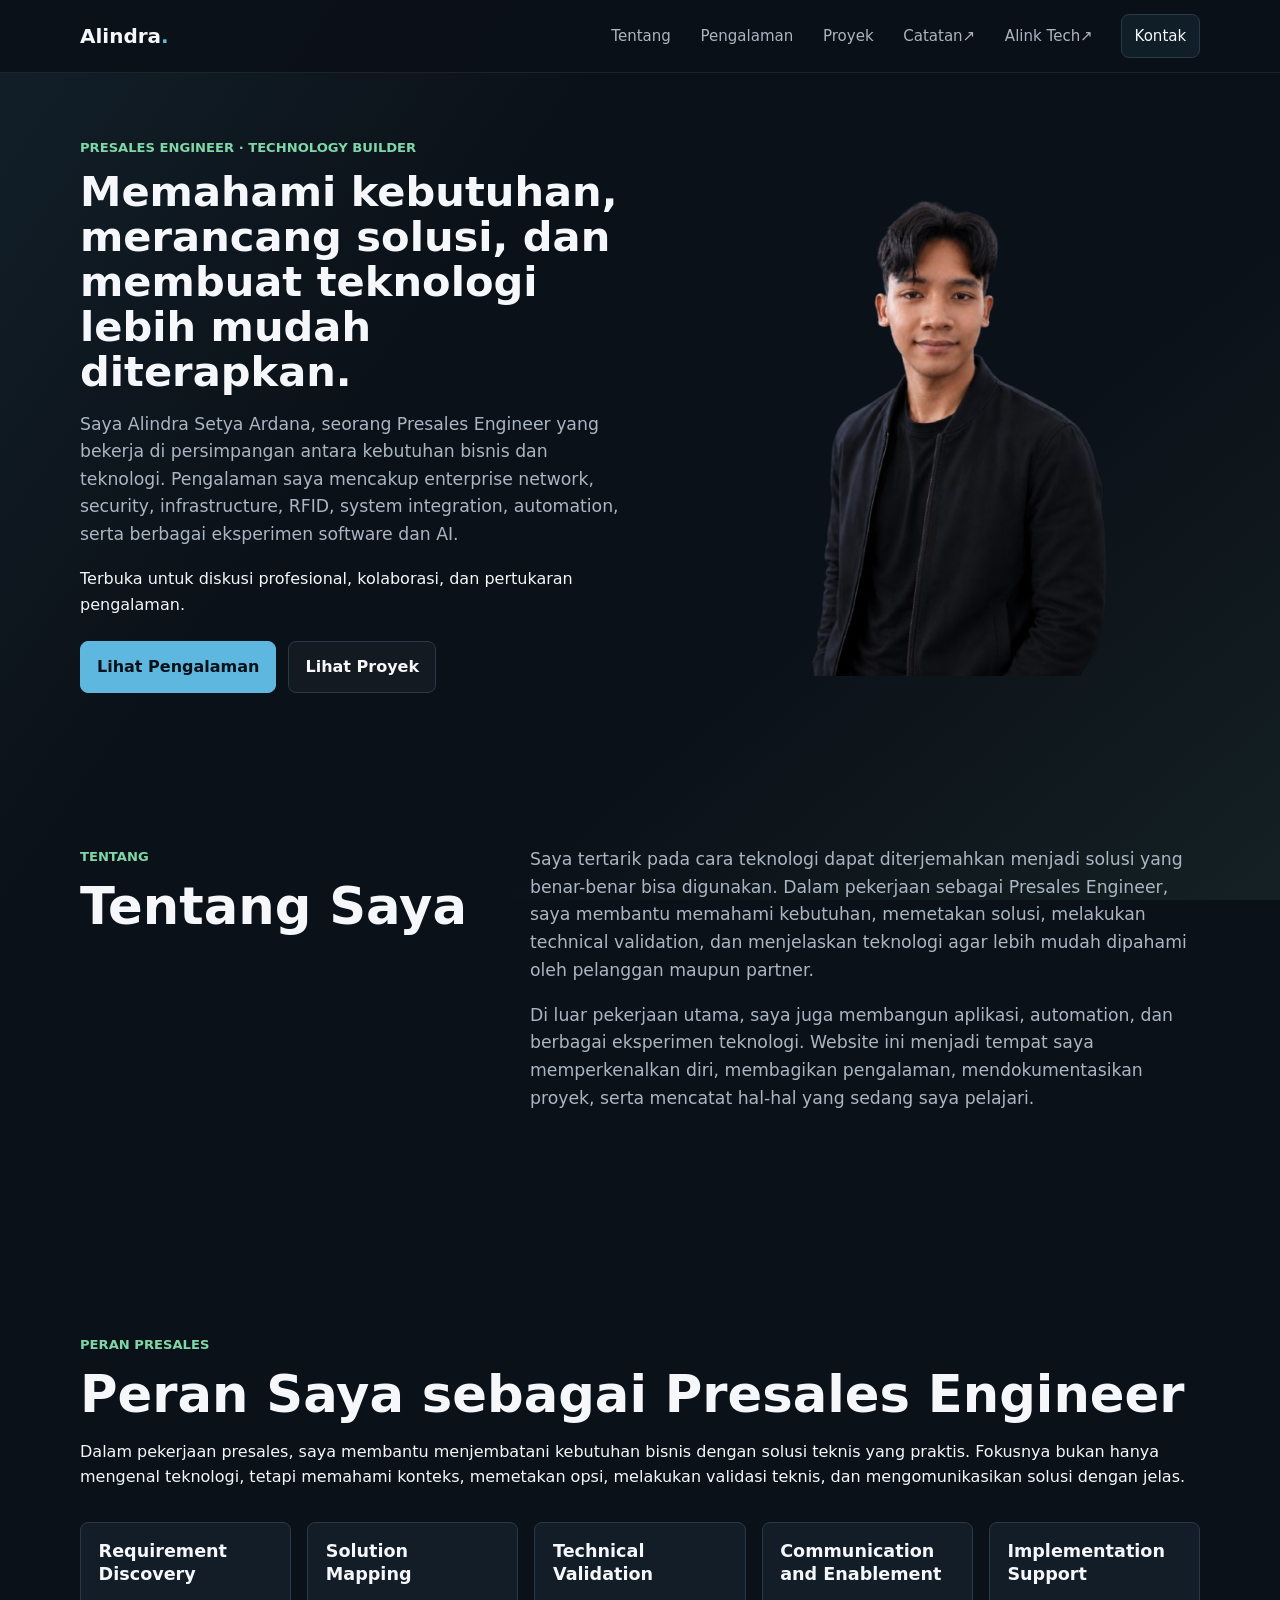
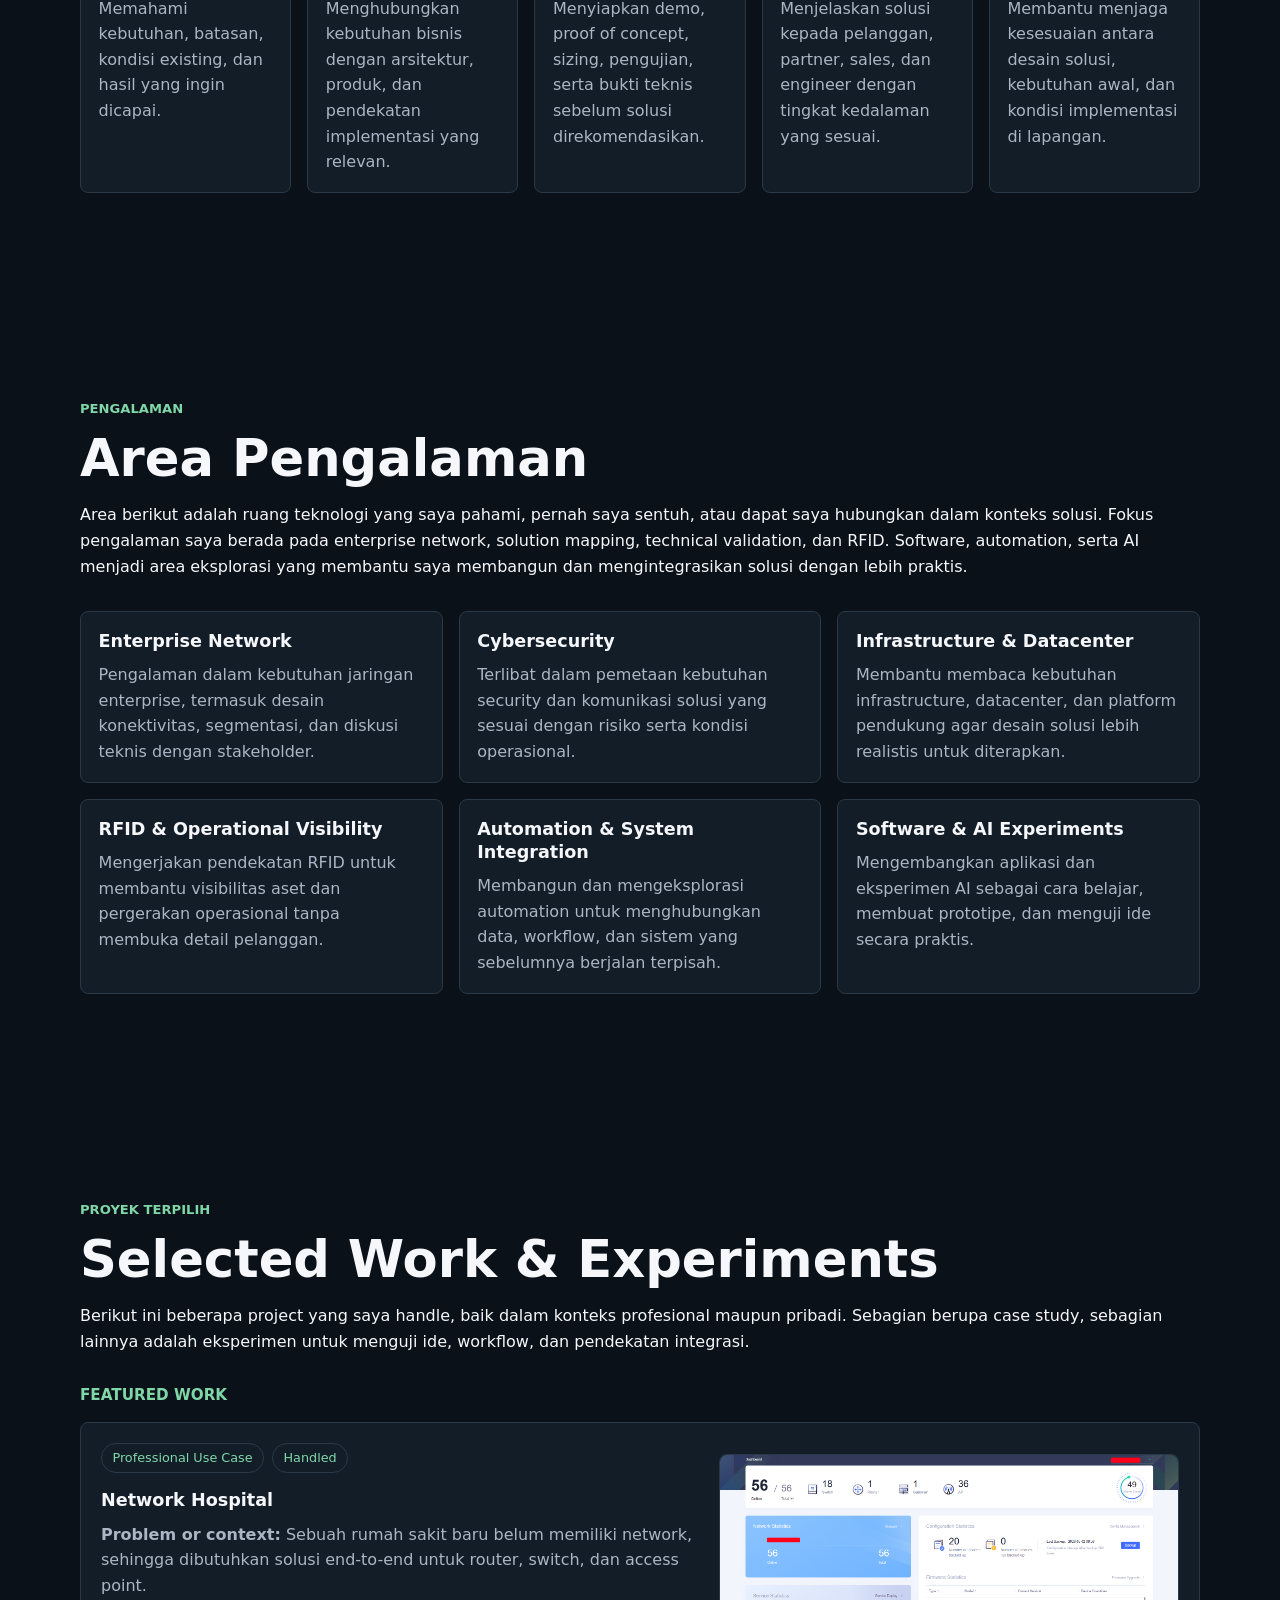
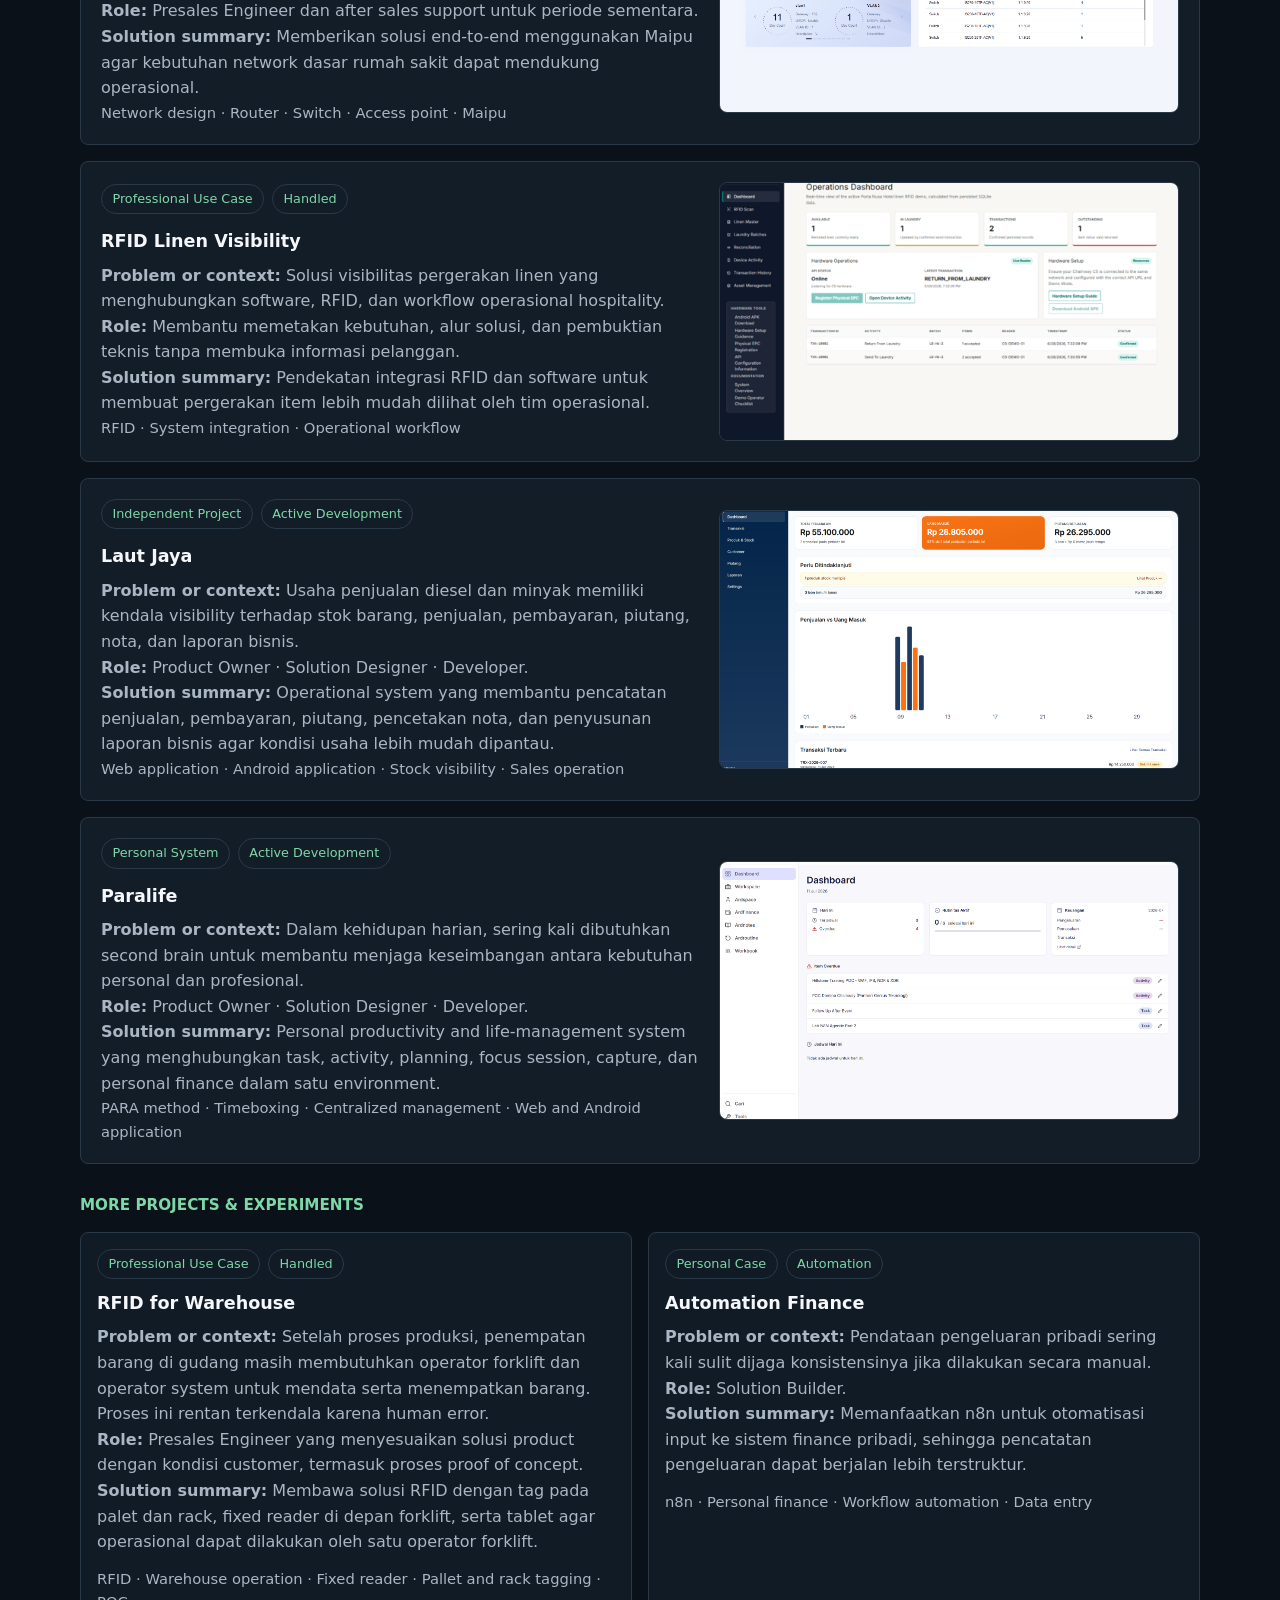
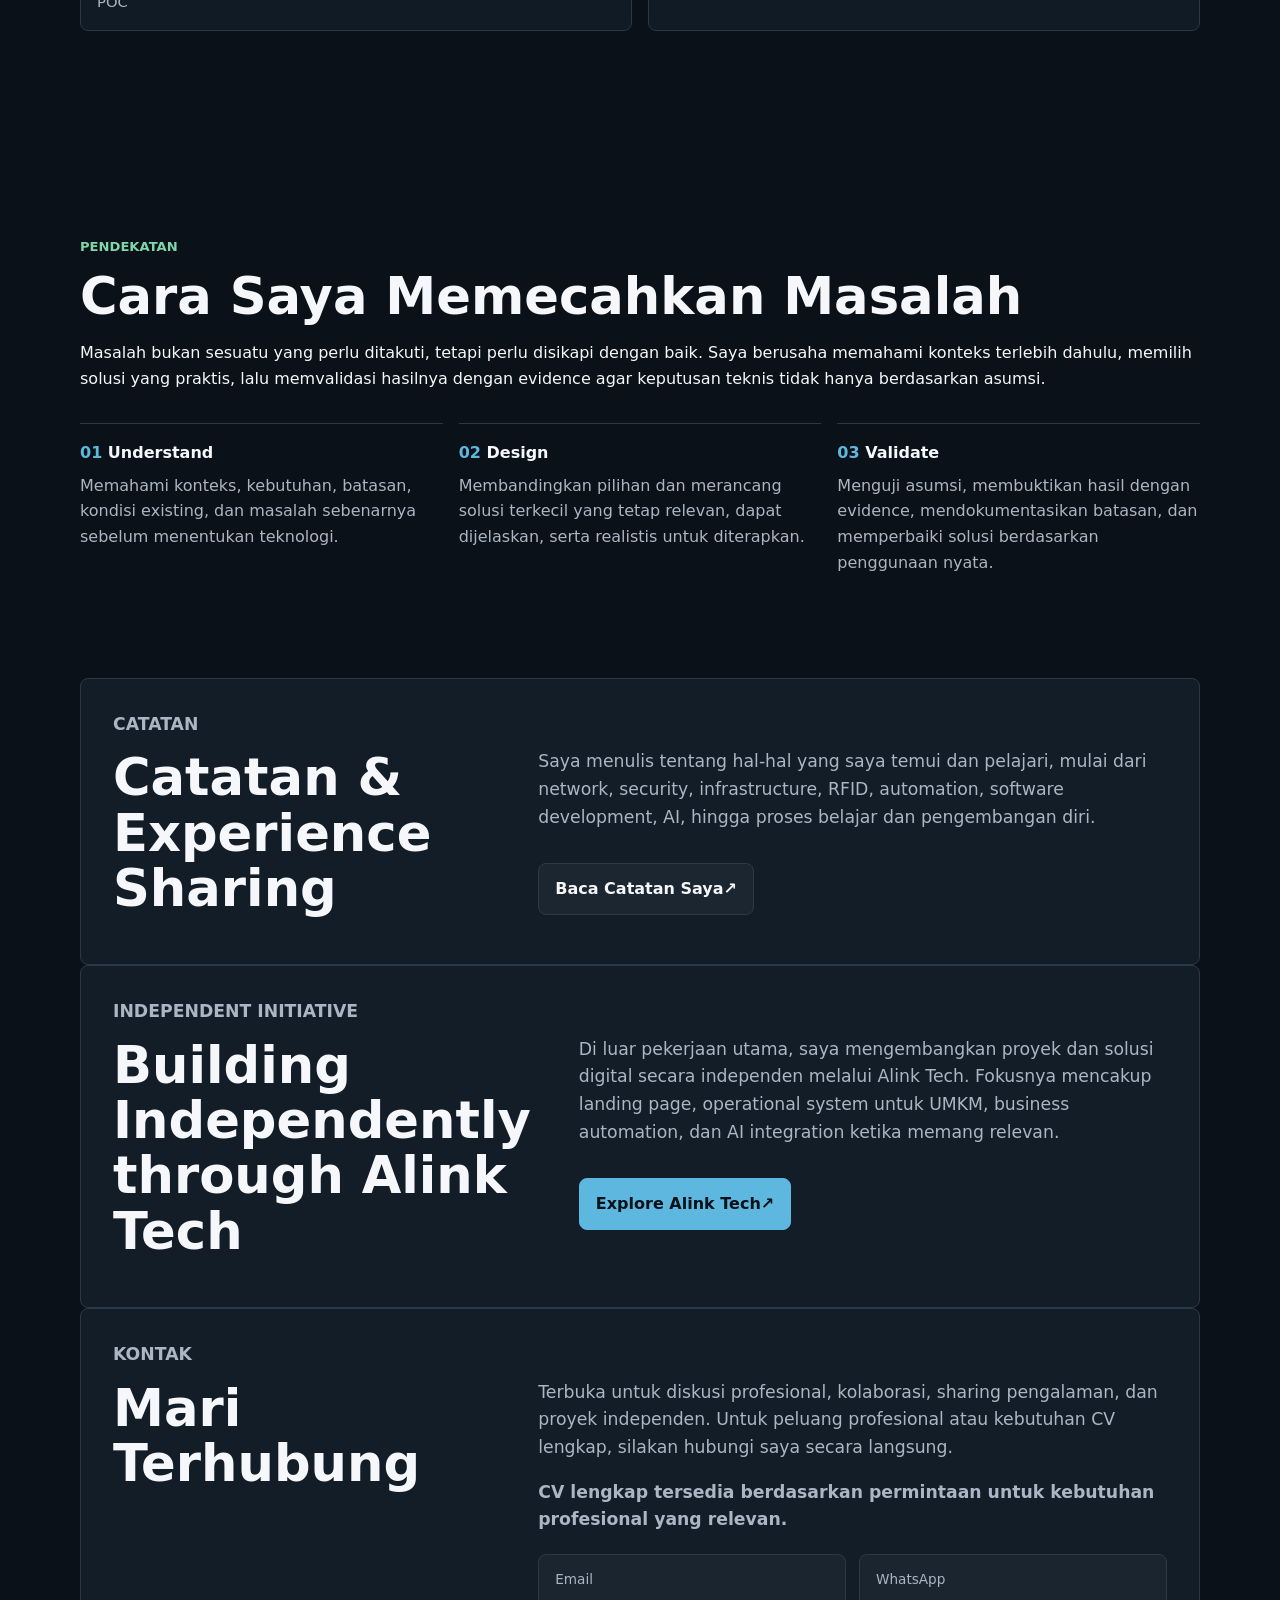
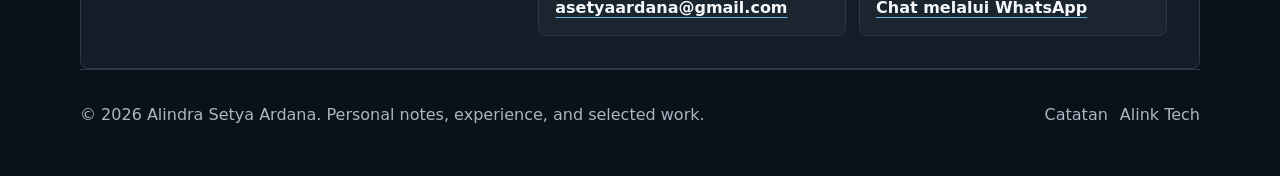
==== commit 01a34563: "refine: strengthen presales identity and project hierarchy" ====
--- a/index.html
+++ b/index.html
@@ -65,12 +65,12 @@
         <span class="sr-only">Buka menu</span>
       </button>
       <div class="nav-links" id="primary-nav">
-        <a href="#about">About</a>
-        <a href="#experience">Experience</a>
-        <a href="#work">Work</a>
-        <a href="https://notes.alindra.my.id/" target="_blank" rel="noopener noreferrer">Notes <span aria-hidden="true">&nearr;</span></a>
+        <a href="#about">Tentang</a>
+        <a href="#experience">Pengalaman</a>
+        <a href="#work">Proyek</a>
+        <a href="https://notes.alindra.my.id/" target="_blank" rel="noopener noreferrer">Catatan <span aria-hidden="true">&nearr;</span></a>
         <a href="https://alinktech.my.id/?utm_source=alindra.my.id&amp;utm_medium=referral&amp;utm_campaign=personal_portfolio" target="_blank" rel="noopener noreferrer">Alink Tech <span aria-hidden="true">&nearr;</span></a>
-        <a class="nav-contact" href="#contact">Contact</a>
+        <a class="nav-contact" href="#contact">Kontak</a>
       </div>
     </nav>
   </header>
@@ -96,8 +96,8 @@
 
     <section class="section two-column" id="about">
       <div>
-        <p class="section-kicker">About</p>
-        <h2>About</h2>
+        <p class="section-kicker">Tentang</p>
+        <h2>Tentang Saya</h2>
       </div>
       <div class="prose">
         <p>Saya tertarik pada cara teknologi dapat diterjemahkan menjadi solusi yang benar-benar bisa digunakan. Dalam pekerjaan sebagai Presales Engineer, saya membantu memahami kebutuhan, memetakan solusi, melakukan technical validation, dan menjelaskan teknologi agar lebih mudah dipahami oleh pelanggan maupun partner.</p>
@@ -107,9 +107,9 @@
 
     <section class="section" aria-labelledby="presales-title">
       <div class="section-heading">
-        <p class="section-kicker">Working method</p>
-        <h2 id="presales-title">How I Work</h2>
-        <p>Saya biasanya mulai dari memahami konteks dan batasan, lalu memetakan masalah sebelum menentukan solusi teknis. Pendekatan ini membantu saya menjaga diskusi tetap praktis, mudah dijelaskan, dan bisa divalidasi dengan bukti.</p>
+        <p class="section-kicker">Peran presales</p>
+        <h2 id="presales-title">Peran Saya sebagai Presales Engineer</h2>
+        <p>Dalam pekerjaan presales, saya membantu menjembatani kebutuhan bisnis dengan solusi teknis yang praktis. Fokusnya bukan hanya mengenal teknologi, tetapi memahami konteks, memetakan opsi, melakukan validasi teknis, dan mengomunikasikan solusi dengan jelas.</p>
       </div>
       <div class="card-grid five">
         <article class="card"><h3>Requirement Discovery</h3><p>Memahami kebutuhan, batasan, kondisi existing, dan hasil yang ingin dicapai.</p></article>
@@ -122,9 +122,9 @@
 
     <section class="section" id="experience">
       <div class="section-heading">
-        <p class="section-kicker">Experience</p>
-        <h2>Experience Areas</h2>
-        <p>Area berikut adalah ruang teknologi yang saya pahami, pernah saya sentuh, atau dapat saya hubungkan dalam konteks solusi. Ini bukan berarti saya menempatkan diri sebagai expert di semua bidang; fokus utama saya ada di network, RFID, serta AI dan automation.</p>
+        <p class="section-kicker">Pengalaman</p>
+        <h2>Area Pengalaman</h2>
+        <p>Area berikut adalah ruang teknologi yang saya pahami, pernah saya sentuh, atau dapat saya hubungkan dalam konteks solusi. Fokus pengalaman saya berada pada enterprise network, solution mapping, technical validation, dan RFID. Software, automation, serta AI menjadi area eksplorasi yang membantu saya membangun dan mengintegrasikan solusi dengan lebih praktis.</p>
       </div>
       <div class="card-grid">
         <article class="card"><h3>Enterprise Network</h3><p>Pengalaman dalam kebutuhan jaringan enterprise, termasuk desain konektivitas, segmentasi, dan diskusi teknis dengan stakeholder.</p></article>
@@ -138,15 +138,17 @@
 
     <section class="section" id="work">
       <div class="section-heading">
-        <p class="section-kicker">Selected work</p>
+        <p class="section-kicker">Proyek terpilih</p>
         <h2>Selected Work & Experiments</h2>
         <p>Berikut ini beberapa project yang saya handle, baik dalam konteks profesional maupun pribadi. Sebagian berupa case study, sebagian lainnya adalah eksperimen untuk menguji ide, workflow, dan pendekatan integrasi.</p>
       </div>
-      <div class="work-list">
+      <div class="work-group">
+        <h3>Featured Work</h3>
+        <div class="work-list featured-work">
         <article class="work-card with-image">
           <div class="work-copy">
             <div class="work-meta"><span>Professional Use Case</span><span>Handled</span></div>
-            <h3>Project Network Hospital</h3>
+            <h3>Network Hospital</h3>
             <p><strong>Problem or context:</strong> Sebuah rumah sakit baru belum memiliki network, sehingga dibutuhkan solusi end-to-end untuk router, switch, dan access point.</p>
             <p><strong>Role:</strong> Presales Engineer dan after sales support untuk periode sementara.</p>
             <p><strong>Solution summary:</strong> Memberikan solusi end-to-end menggunakan Maipu agar kebutuhan network dasar rumah sakit dapat mendukung operasional.</p>
@@ -169,74 +171,71 @@
 
         <article class="work-card with-image">
           <div class="work-copy">
+            <div class="work-meta"><span>Independent Project</span><span>Active Development</span></div>
+            <h3>Laut Jaya</h3>
+            <p><strong>Problem or context:</strong> Usaha penjualan diesel dan minyak memiliki kendala visibility terhadap stok barang, penjualan, pembayaran, piutang, nota, dan laporan bisnis.</p>
+            <p><strong>Role:</strong> Product Owner · Solution Designer · Developer.</p>
+            <p><strong>Solution summary:</strong> Operational system yang membantu pencatatan penjualan, pembayaran, piutang, pencetakan nota, dan penyusunan laporan bisnis agar kondisi usaha lebih mudah dipantau.</p>
+            <p class="tech">Web application · Android application · Stock visibility · Sales operation</p>
+          </div>
+          <img src="assets/images/work-laut-jaya.png" width="1730" height="1108" loading="lazy" alt="Ilustrasi aplikasi operasional Laut Jaya">
+        </article>
+
+        <article class="work-card with-image">
+          <div class="work-copy">
+            <div class="work-meta"><span>Personal System</span><span>Active Development</span></div>
+            <h3>Paralife</h3>
+            <p><strong>Problem or context:</strong> Dalam kehidupan harian, sering kali dibutuhkan second brain untuk membantu menjaga keseimbangan antara kebutuhan personal dan profesional.</p>
+            <p><strong>Role:</strong> Product Owner · Solution Designer · Developer.</p>
+            <p><strong>Solution summary:</strong> Personal productivity and life-management system yang menghubungkan task, activity, planning, focus session, capture, dan personal finance dalam satu environment.</p>
+            <p class="tech">PARA method · Timeboxing · Centralized management · Web and Android application</p>
+          </div>
+          <img src="assets/images/work-paralife-ai.png" width="1739" height="1095" loading="lazy" alt="Ilustrasi Paralife AI untuk second brain dan daily management">
+        </article>
+        </div>
+      </div>
+
+      <div class="work-group more-work">
+        <h3>More Projects & Experiments</h3>
+        <div class="compact-work-grid">
+          <article class="compact-work-card">
             <div class="work-meta"><span>Professional Use Case</span><span>Handled</span></div>
             <h3>RFID for Warehouse</h3>
             <p><strong>Problem or context:</strong> Setelah proses produksi, penempatan barang di gudang masih membutuhkan operator forklift dan operator system untuk mendata serta menempatkan barang. Proses ini rentan terkendala karena human error.</p>
             <p><strong>Role:</strong> Presales Engineer yang menyesuaikan solusi product dengan kondisi customer, termasuk proses proof of concept.</p>
             <p><strong>Solution summary:</strong> Membawa solusi RFID dengan tag pada palet dan rack, fixed reader di depan forklift, serta tablet agar operasional dapat dilakukan oleh satu operator forklift.</p>
             <p class="tech">RFID · Warehouse operation · Fixed reader · Pallet and rack tagging · POC</p>
-          </div>
-          <img src="assets/images/work-rfid-warehouse.png" width="800" height="457" loading="lazy" alt="Ilustrasi solusi RFID untuk operasional warehouse">
-        </article>
-
-        <article class="work-card with-image">
-          <div class="work-copy">
-            <div class="work-meta"><span>Study Case</span><span>Planned Use</span></div>
-            <h3>Laut Jaya</h3>
-            <p><strong>Problem or context:</strong> Usaha penjualan diesel dan minyak memiliki kendala visibility terhadap stok barang dan aktivitas penjualan.</p>
-            <p><strong>Role:</strong> Solution Builder dan AI Assisted Developer.</p>
-            <p><strong>Solution summary:</strong> Membuat aplikasi berbasis website dan Android untuk mendukung operasional Laut Jaya, terutama pada pencatatan stok barang dan penjualan.</p>
-            <p class="tech">Web application · Android application · Stock visibility · Sales operation</p>
-          </div>
-          <img src="assets/images/work-laut-jaya.png" width="1730" height="1108" loading="lazy" alt="Ilustrasi aplikasi operasional Laut Jaya">
-        </article>
-
-        <article class="work-card with-image">
-          <div class="work-copy">
+          </article>
+
+          <article class="compact-work-card">
             <div class="work-meta"><span>Personal Case</span><span>Automation</span></div>
             <h3>Automation Finance</h3>
             <p><strong>Problem or context:</strong> Pendataan pengeluaran pribadi sering kali sulit dijaga konsistensinya jika dilakukan secara manual.</p>
             <p><strong>Role:</strong> Solution Builder.</p>
             <p><strong>Solution summary:</strong> Memanfaatkan n8n untuk otomatisasi input ke sistem finance pribadi, sehingga pencatatan pengeluaran dapat berjalan lebih terstruktur.</p>
             <p class="tech">n8n · Personal finance · Workflow automation · Data entry</p>
-          </div>
-          <img src="assets/images/work-automation-finance.png" width="1714" height="775" loading="lazy" alt="Ilustrasi automation finance pribadi menggunakan n8n">
-        </article>
-
-        <article class="work-card with-image">
-          <div class="work-copy">
-            <div class="work-meta"><span>Personal Case</span><span>AI Assisted System</span></div>
-            <h3>Paralife AI</h3>
-            <p><strong>Problem or context:</strong> Dalam kehidupan harian, sering kali dibutuhkan second brain untuk membantu menjaga keseimbangan antara kebutuhan personal dan profesional.</p>
-            <p><strong>Role:</strong> Solution Builder dan AI Assisted Developer.</p>
-            <p><strong>Solution summary:</strong> Menuangkan metode PARA, timeboxing, dan centralized management ke dalam aplikasi website dan Android untuk mendukung operasional harian yang terasa lebih personal dibandingkan menggunakan Notion atau aplikasi sejenis.</p>
-            <p class="tech">PARA method · Timeboxing · Centralized management · Web and Android application · AI assisted development</p>
-          </div>
-          <img src="assets/images/work-paralife-ai.png" width="1739" height="1095" loading="lazy" alt="Ilustrasi Paralife AI untuk second brain dan daily management">
-        </article>
+          </article>
+        </div>
       </div>
     </section>
 
     <section class="section process" aria-labelledby="process-title">
       <div class="section-heading">
-        <p class="section-kicker">Approach</p>
-        <h2 id="process-title">How I Approach Problems</h2>
-        <p>Masalah bukan sesuatu yang perlu ditakuti, tetapi perlu disikapi dengan baik. Dalam pekerjaan maupun proses belajar, setiap hal hampir pasti punya masalahnya sendiri, dan dari cara kita memahami serta menyelesaikannya, kita bisa berkembang.</p>
+        <p class="section-kicker">Pendekatan</p>
+        <h2 id="process-title">Cara Saya Memecahkan Masalah</h2>
+        <p>Masalah bukan sesuatu yang perlu ditakuti, tetapi perlu disikapi dengan baik. Saya berusaha memahami konteks terlebih dahulu, memilih solusi yang praktis, lalu memvalidasi hasilnya dengan evidence agar keputusan teknis tidak hanya berdasarkan asumsi.</p>
       </div>
       <ol class="process-list">
-        <li><span>Clarify the Issue</span><p>Mendengarkan laporan, mengumpulkan konteks, dan memastikan masalah yang dibahas benar-benar sama dengan yang dialami di lapangan.</p></li>
-        <li><span>Find the Root Cause</span><p>Memisahkan gejala dari inti permasalahan, termasuk batasan teknis, operasional, dan ekspektasi yang perlu diluruskan.</p></li>
-        <li><span>Explore Possible Solutions</span><p>Mencari opsi penyelesaian yang paling masuk akal, mulai dari workaround cepat sampai perbaikan yang lebih permanen.</p></li>
-        <li><span>Coordinate or Escalate</span><p>Jika masalah berada di luar kewenangan atau butuh keahlian lain, saya koordinasikan dengan pihak yang tepat agar proses tidak berhenti.</p></li>
-        <li><span>Confirm the Resolution</span><p>Memastikan solusi dipahami, diterapkan dengan benar, dan menjawab masalah utama sebelum dianggap selesai.</p></li>
-        <li><span>Close and Learn</span><p>Menutup pembahasan dengan catatan yang jelas, lalu mengambil pembelajaran agar masalah serupa bisa ditangani lebih baik ke depan.</p></li>
+        <li><span>Understand</span><p>Memahami konteks, kebutuhan, batasan, kondisi existing, dan masalah sebenarnya sebelum menentukan teknologi.</p></li>
+        <li><span>Design</span><p>Membandingkan pilihan dan merancang solusi terkecil yang tetap relevan, dapat dijelaskan, serta realistis untuk diterapkan.</p></li>
+        <li><span>Validate</span><p>Menguji asumsi, membuktikan hasil dengan evidence, mendokumentasikan batasan, dan memperbaiki solusi berdasarkan penggunaan nyata.</p></li>
       </ol>
     </section>
 
     <section class="section info-card split-band" id="notes">
       <div>
-        <p class="section-kicker">Notes</p>
-        <h2>Notes & Experience Sharing</h2>
+        <p class="section-kicker">Catatan</p>
+        <h2>Catatan & Experience Sharing</h2>
       </div>
       <div>
         <p>Saya menulis tentang hal-hal yang saya temui dan pelajari, mulai dari network, security, infrastructure, RFID, automation, software development, AI, hingga proses belajar dan pengembangan diri.</p>
@@ -250,19 +249,19 @@
         <h2>Building Independently through Alink Tech</h2>
       </div>
       <div>
-        <p>Di luar pekerjaan utama, saya mengembangkan proyek dan solusi digital secara independen melalui Alink Tech, mulai dari landing page, operational system untuk UMKM, business automation, hingga AI integration ketika memang dibutuhkan.</p>
+        <p>Di luar pekerjaan utama, saya mengembangkan proyek dan solusi digital secara independen melalui Alink Tech. Fokusnya mencakup landing page, operational system untuk UMKM, business automation, dan AI integration ketika memang relevan.</p>
         <a class="button primary" href="https://alinktech.my.id/?utm_source=alindra.my.id&amp;utm_medium=referral&amp;utm_campaign=personal_portfolio" target="_blank" rel="noopener noreferrer">Explore Alink Tech <span aria-hidden="true">&nearr;</span></a>
       </div>
     </section>
 
     <section class="section info-card contact split-band" id="contact">
       <div>
-        <p class="section-kicker">Contact</p>
-        <h2>Let's Connect</h2>
+        <p class="section-kicker">Kontak</p>
+        <h2>Mari Terhubung</h2>
       </div>
       <div>
         <p>Terbuka untuk diskusi profesional, kolaborasi, sharing pengalaman, dan proyek independen. Untuk peluang profesional atau kebutuhan CV lengkap, silakan hubungi saya secara langsung.</p>
-        <p class="cv-note">Detailed CV is available upon request.</p>
+        <p class="cv-note">CV lengkap tersedia berdasarkan permintaan untuk kebutuhan profesional yang relevan.</p>
         <div class="contact-details" aria-label="Detail kontak">
           <div>
             <span>Email</span>
@@ -270,7 +269,7 @@
           </div>
           <div>
             <span>WhatsApp</span>
-            <a href="https://wa.me/6281393657195" target="_blank" rel="noopener noreferrer">6281393657195</a>
+            <a href="https://wa.me/6281393657195" target="_blank" rel="noopener noreferrer">Chat melalui WhatsApp</a>
           </div>
         </div>
       </div>
@@ -280,7 +279,7 @@
   <footer class="footer">
     <p>&copy; <span id="year">2026</span> Alindra Setya Ardana. Personal notes, experience, and selected work.</p>
     <div class="footer-links">
-      <a href="https://notes.alindra.my.id/" target="_blank" rel="noopener noreferrer">Notes</a>
+      <a href="https://notes.alindra.my.id/" target="_blank" rel="noopener noreferrer">Catatan</a>
       <a href="https://alinktech.my.id/?utm_source=alindra.my.id&amp;utm_medium=referral&amp;utm_campaign=personal_portfolio" target="_blank" rel="noopener noreferrer">Alink Tech</a>
     </div>
   </footer>
--- a/assets/css/styles.css
+++ b/assets/css/styles.css
@@ -364,6 +364,22 @@
   gap: 1rem;
 }
 
+.work-group {
+  display: grid;
+  gap: 1rem;
+}
+
+.work-group + .work-group {
+  margin-top: 2rem;
+}
+
+.work-group > h3 {
+  margin-bottom: 0;
+  color: var(--accent-strong);
+  font-size: .95rem;
+  text-transform: uppercase;
+}
+
 .work-card {
   padding: 1.25rem;
 }
@@ -381,6 +397,32 @@
   object-fit: cover;
   border: 1px solid var(--border);
   border-radius: var(--radius);
+}
+
+.compact-work-grid {
+  display: grid;
+  grid-template-columns: repeat(2, minmax(0, 1fr));
+  gap: 1rem;
+}
+
+.compact-work-card {
+  border: 1px solid var(--border);
+  border-radius: var(--radius);
+  background: rgba(22, 33, 45, .68);
+  padding: 1rem;
+}
+
+.compact-work-card p {
+  color: var(--muted);
+  margin-bottom: 0;
+}
+
+.compact-work-card .work-meta {
+  margin-bottom: .8rem;
+}
+
+.compact-work-card .tech {
+  margin-top: .75rem;
 }
 
 .work-meta {
@@ -516,7 +558,8 @@
 
   .card-grid,
   .card-grid.five,
-  .process-list {
+  .process-list,
+  .compact-work-grid {
     grid-template-columns: repeat(2, minmax(0, 1fr));
   }
 
@@ -552,7 +595,8 @@
 
   .card-grid,
   .card-grid.five,
-  .process-list {
+  .process-list,
+  .compact-work-grid {
     grid-template-columns: 1fr;
   }
 
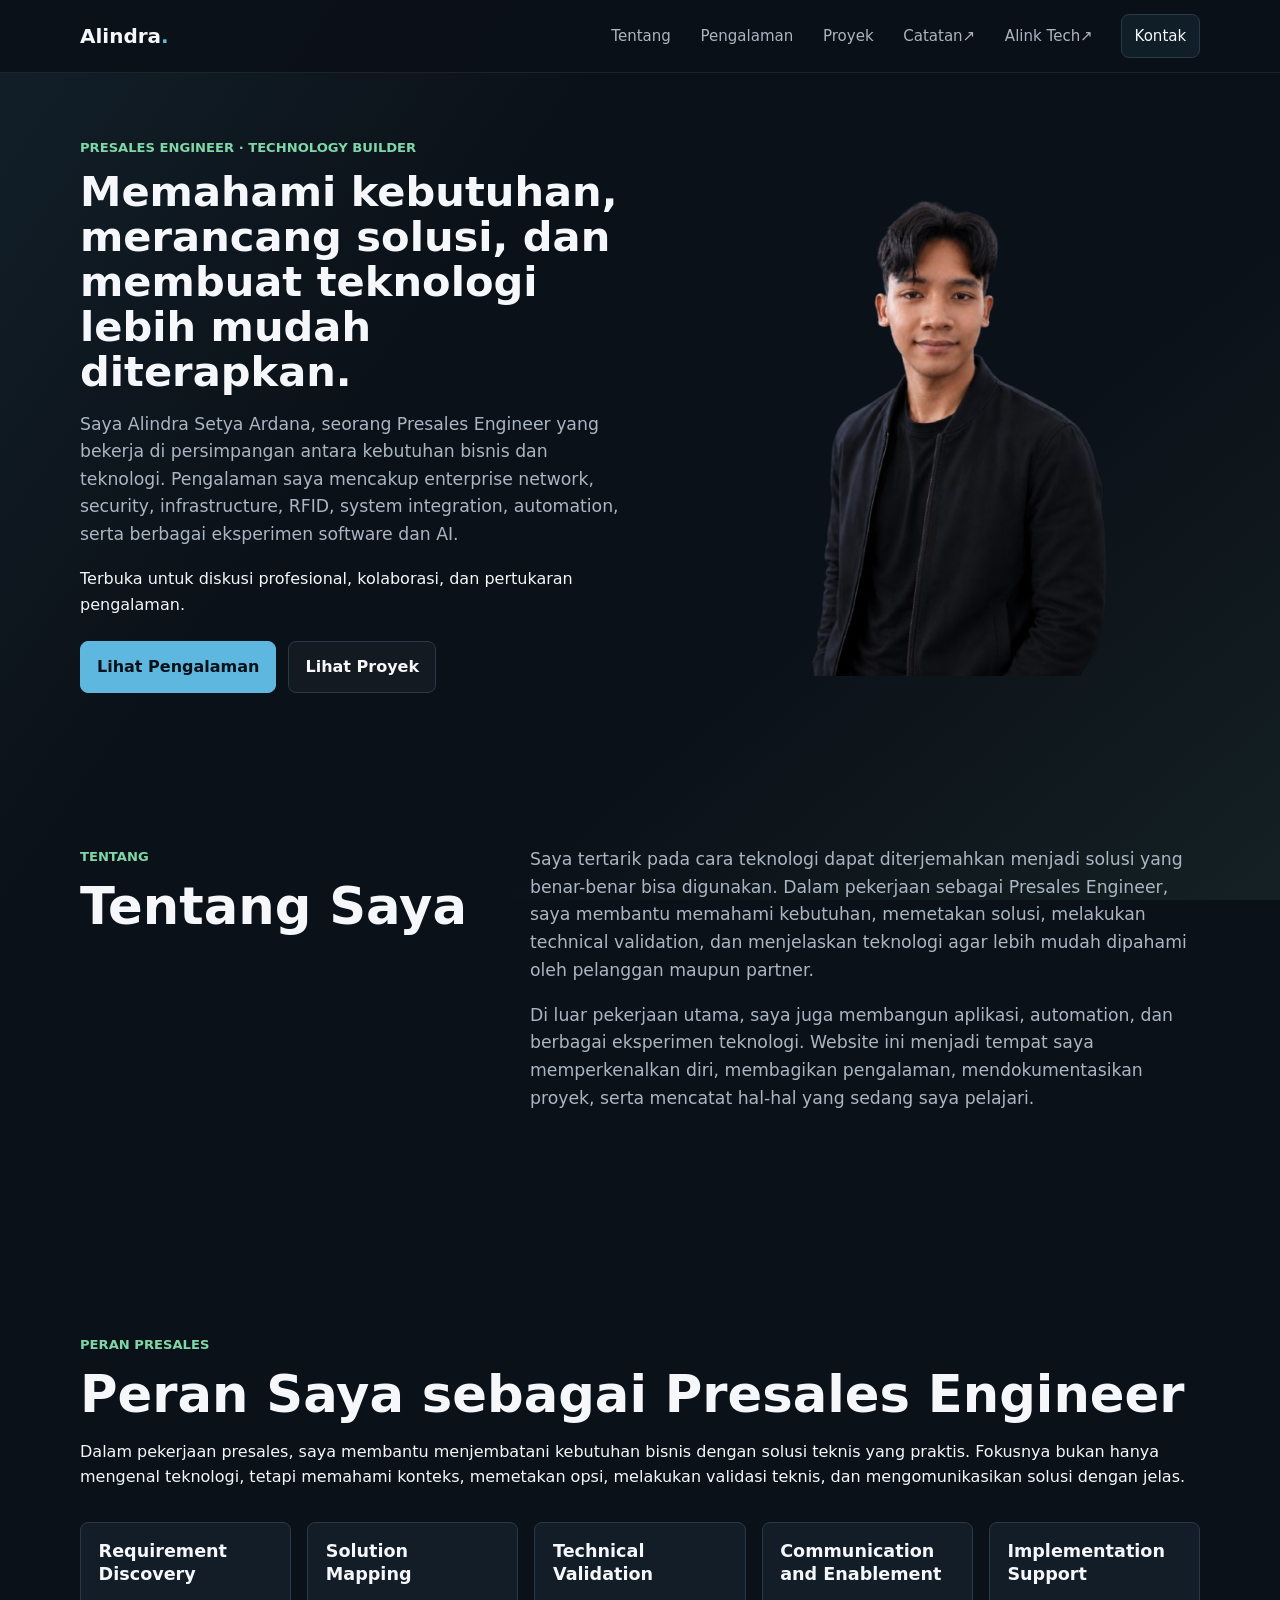
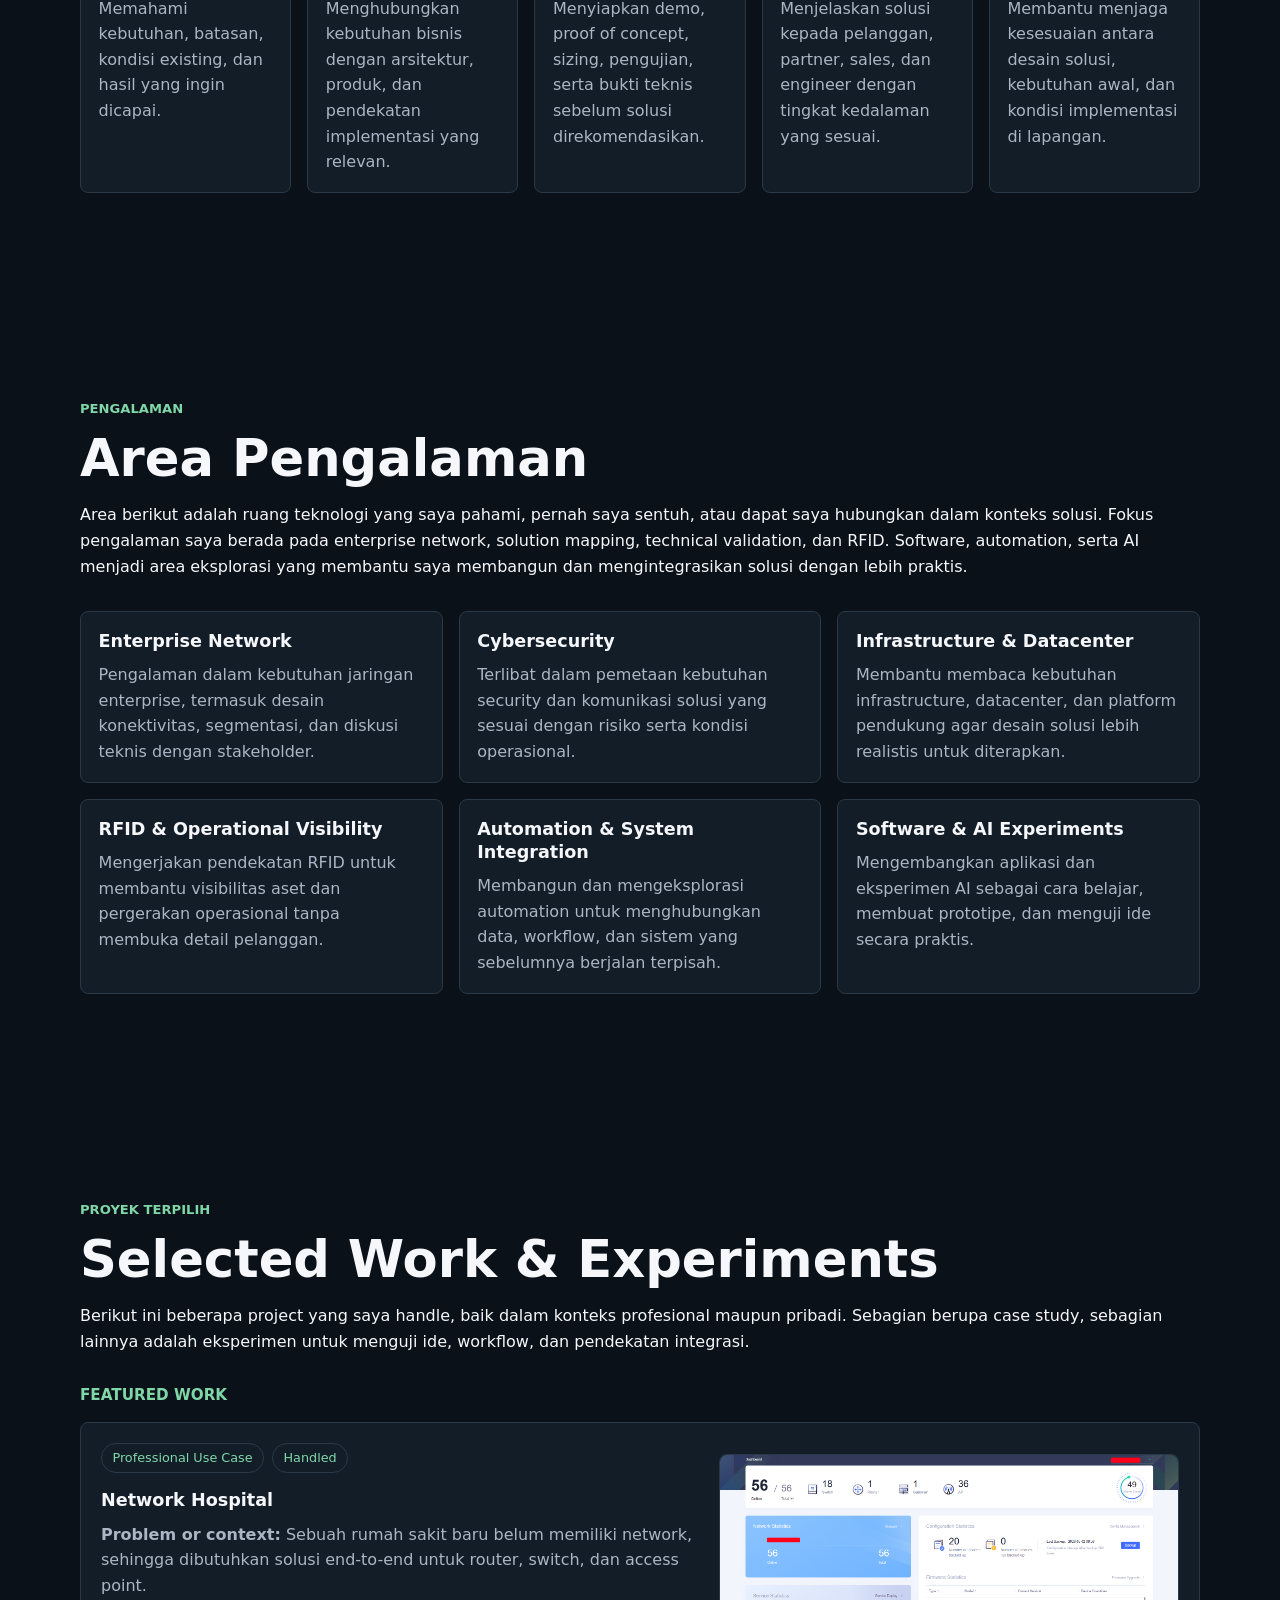
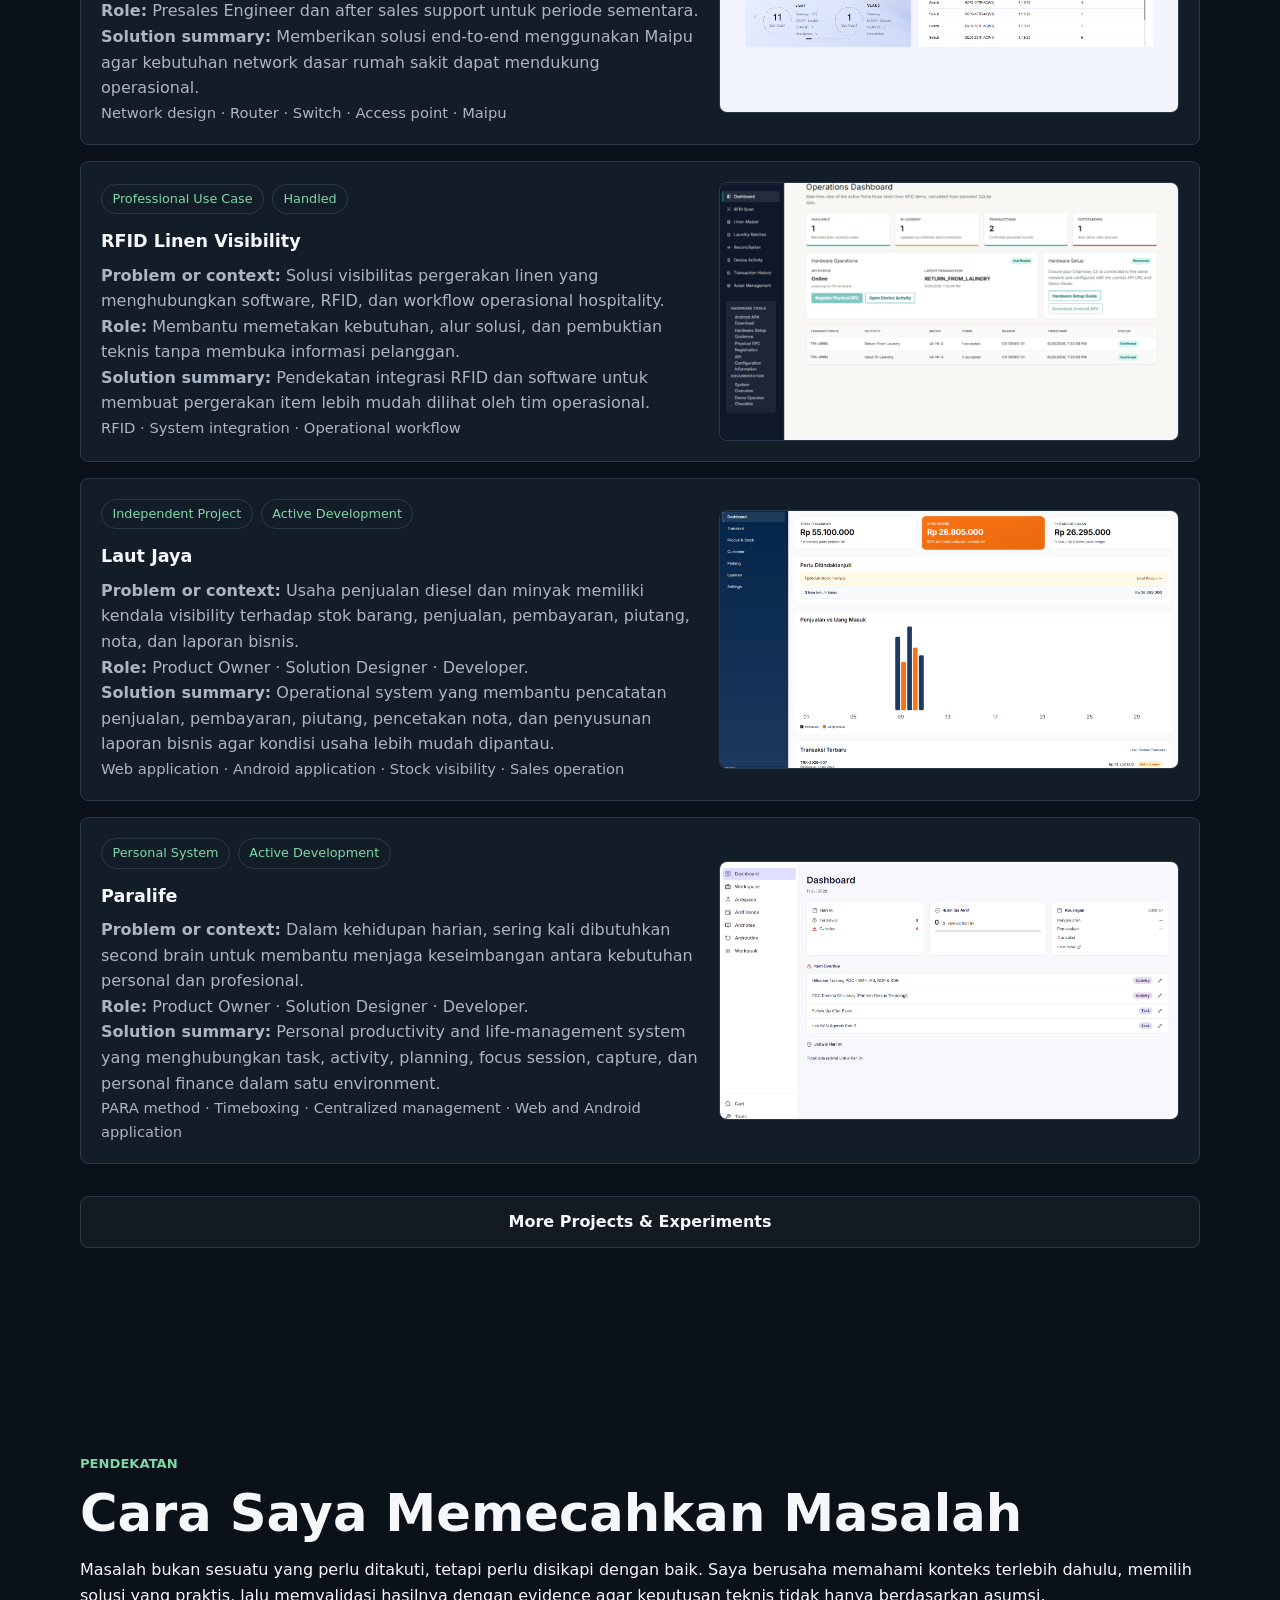
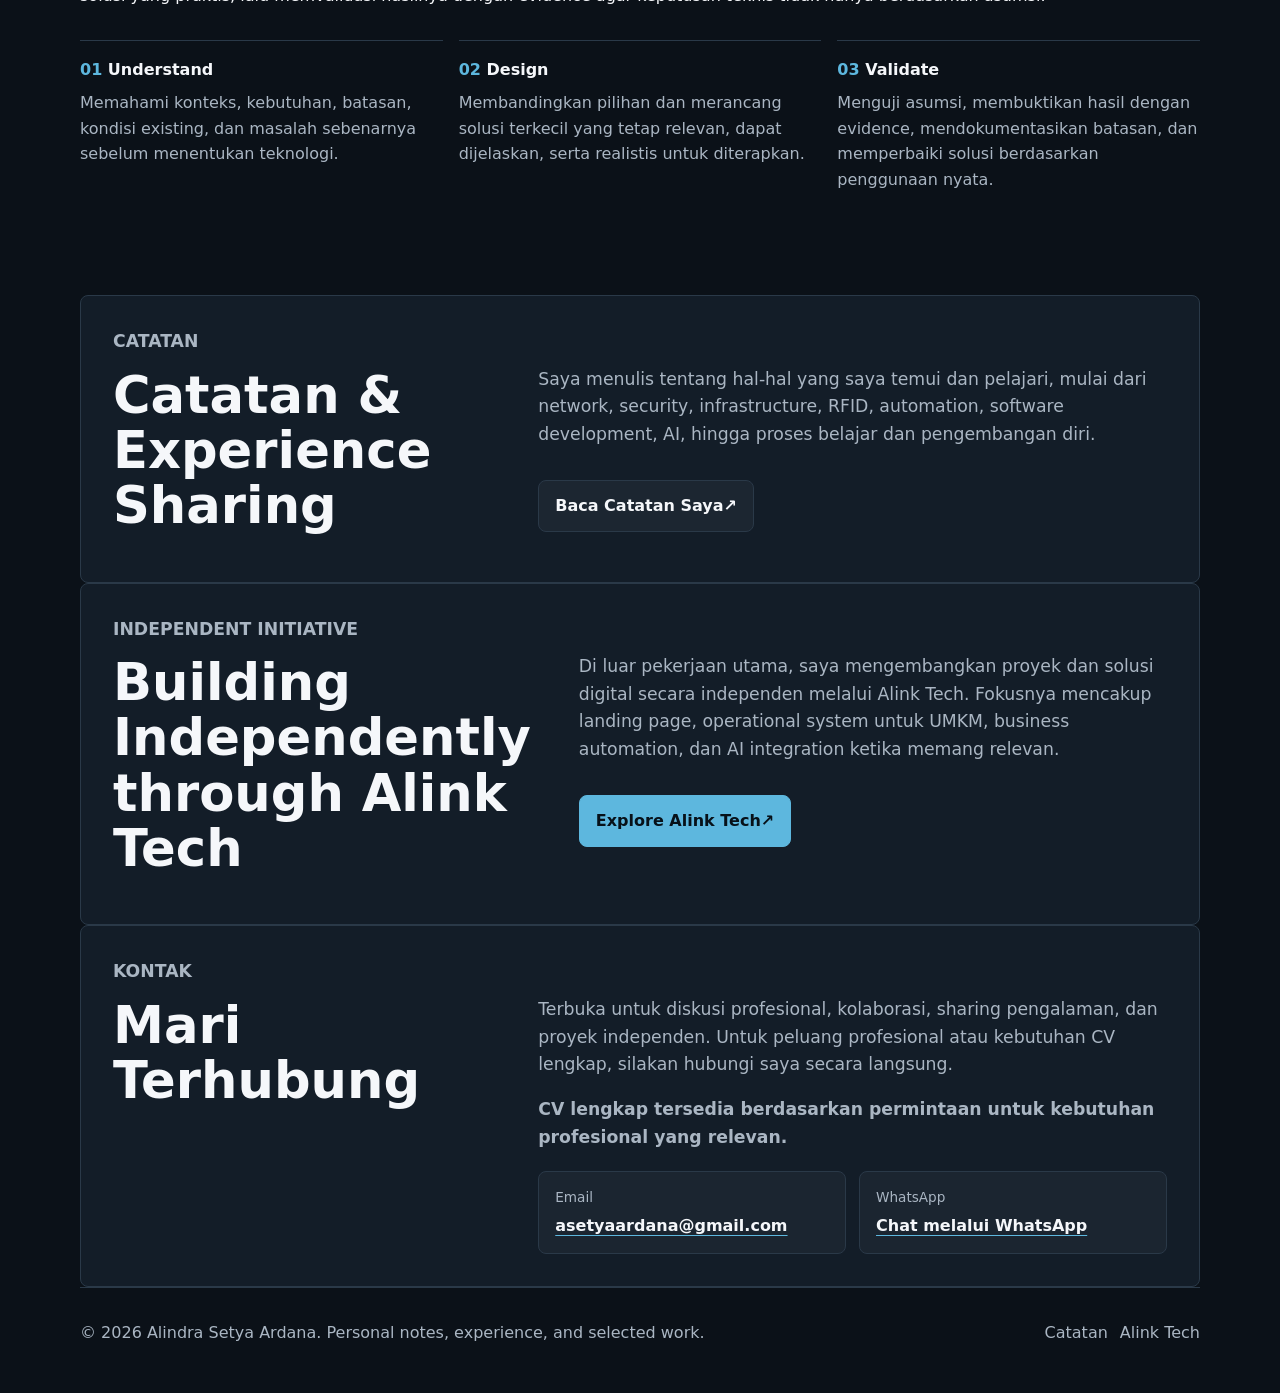
==== commit e207cd1c: "refine: make secondary projects expandable" ====
--- a/index.html
+++ b/index.html
@@ -195,28 +195,34 @@
         </div>
       </div>
 
-      <div class="work-group more-work">
-        <h3>More Projects & Experiments</h3>
-        <div class="compact-work-grid">
-          <article class="compact-work-card">
+      <details class="work-group more-work">
+        <summary class="button secondary more-work-toggle">More Projects & Experiments</summary>
+        <div class="work-list more-work-list" id="more-work-list">
+          <article class="work-card with-image">
+            <div class="work-copy">
             <div class="work-meta"><span>Professional Use Case</span><span>Handled</span></div>
             <h3>RFID for Warehouse</h3>
             <p><strong>Problem or context:</strong> Setelah proses produksi, penempatan barang di gudang masih membutuhkan operator forklift dan operator system untuk mendata serta menempatkan barang. Proses ini rentan terkendala karena human error.</p>
             <p><strong>Role:</strong> Presales Engineer yang menyesuaikan solusi product dengan kondisi customer, termasuk proses proof of concept.</p>
             <p><strong>Solution summary:</strong> Membawa solusi RFID dengan tag pada palet dan rack, fixed reader di depan forklift, serta tablet agar operasional dapat dilakukan oleh satu operator forklift.</p>
             <p class="tech">RFID · Warehouse operation · Fixed reader · Pallet and rack tagging · POC</p>
+            </div>
+            <img src="assets/images/work-rfid-warehouse.png" width="800" height="457" loading="lazy" alt="Ilustrasi solusi RFID untuk operasional warehouse">
           </article>
 
-          <article class="compact-work-card">
+          <article class="work-card with-image">
+            <div class="work-copy">
             <div class="work-meta"><span>Personal Case</span><span>Automation</span></div>
             <h3>Automation Finance</h3>
             <p><strong>Problem or context:</strong> Pendataan pengeluaran pribadi sering kali sulit dijaga konsistensinya jika dilakukan secara manual.</p>
             <p><strong>Role:</strong> Solution Builder.</p>
             <p><strong>Solution summary:</strong> Memanfaatkan n8n untuk otomatisasi input ke sistem finance pribadi, sehingga pencatatan pengeluaran dapat berjalan lebih terstruktur.</p>
             <p class="tech">n8n · Personal finance · Workflow automation · Data entry</p>
+            </div>
+            <img src="assets/images/work-automation-finance.png" width="1714" height="775" loading="lazy" alt="Ilustrasi automation finance pribadi menggunakan n8n">
           </article>
         </div>
-      </div>
+      </details>
     </section>
 
     <section class="section process" aria-labelledby="process-title">
--- a/assets/css/styles.css
+++ b/assets/css/styles.css
@@ -380,6 +380,33 @@
   text-transform: uppercase;
 }
 
+.more-work {
+  justify-items: start;
+}
+
+.more-work-toggle {
+  cursor: pointer;
+  list-style: none;
+}
+
+.more-work-toggle::-webkit-details-marker {
+  display: none;
+}
+
+.more-work[open] .more-work-toggle {
+  background: var(--accent);
+  border-color: var(--accent);
+  color: #071119;
+}
+
+.more-work-list {
+  width: 100%;
+}
+
+.more-work:not([open]) .more-work-list {
+  display: none;
+}
+
 .work-card {
   padding: 1.25rem;
 }
@@ -397,32 +424,6 @@
   object-fit: cover;
   border: 1px solid var(--border);
   border-radius: var(--radius);
-}
-
-.compact-work-grid {
-  display: grid;
-  grid-template-columns: repeat(2, minmax(0, 1fr));
-  gap: 1rem;
-}
-
-.compact-work-card {
-  border: 1px solid var(--border);
-  border-radius: var(--radius);
-  background: rgba(22, 33, 45, .68);
-  padding: 1rem;
-}
-
-.compact-work-card p {
-  color: var(--muted);
-  margin-bottom: 0;
-}
-
-.compact-work-card .work-meta {
-  margin-bottom: .8rem;
-}
-
-.compact-work-card .tech {
-  margin-top: .75rem;
 }
 
 .work-meta {
@@ -558,8 +559,7 @@
 
   .card-grid,
   .card-grid.five,
-  .process-list,
-  .compact-work-grid {
+  .process-list {
     grid-template-columns: repeat(2, minmax(0, 1fr));
   }
 
@@ -595,8 +595,7 @@
 
   .card-grid,
   .card-grid.five,
-  .process-list,
-  .compact-work-grid {
+  .process-list {
     grid-template-columns: 1fr;
   }
 
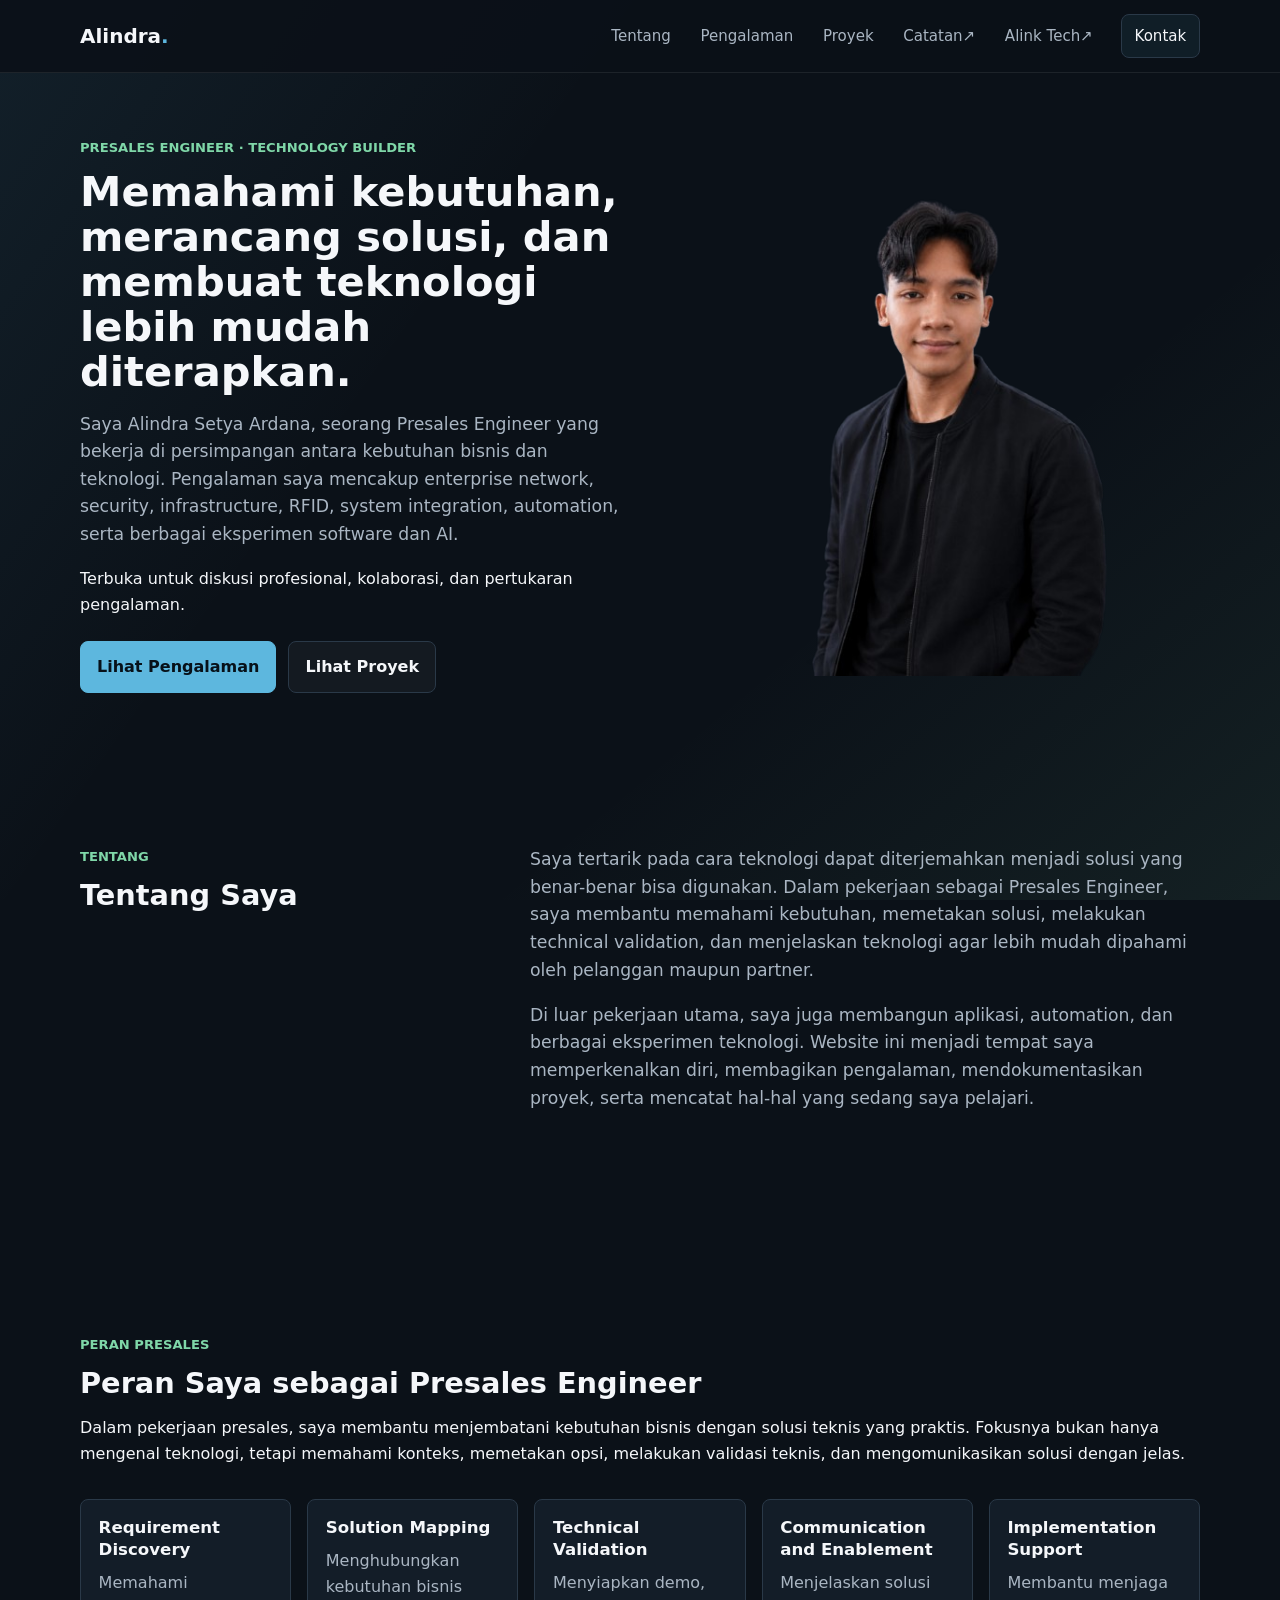
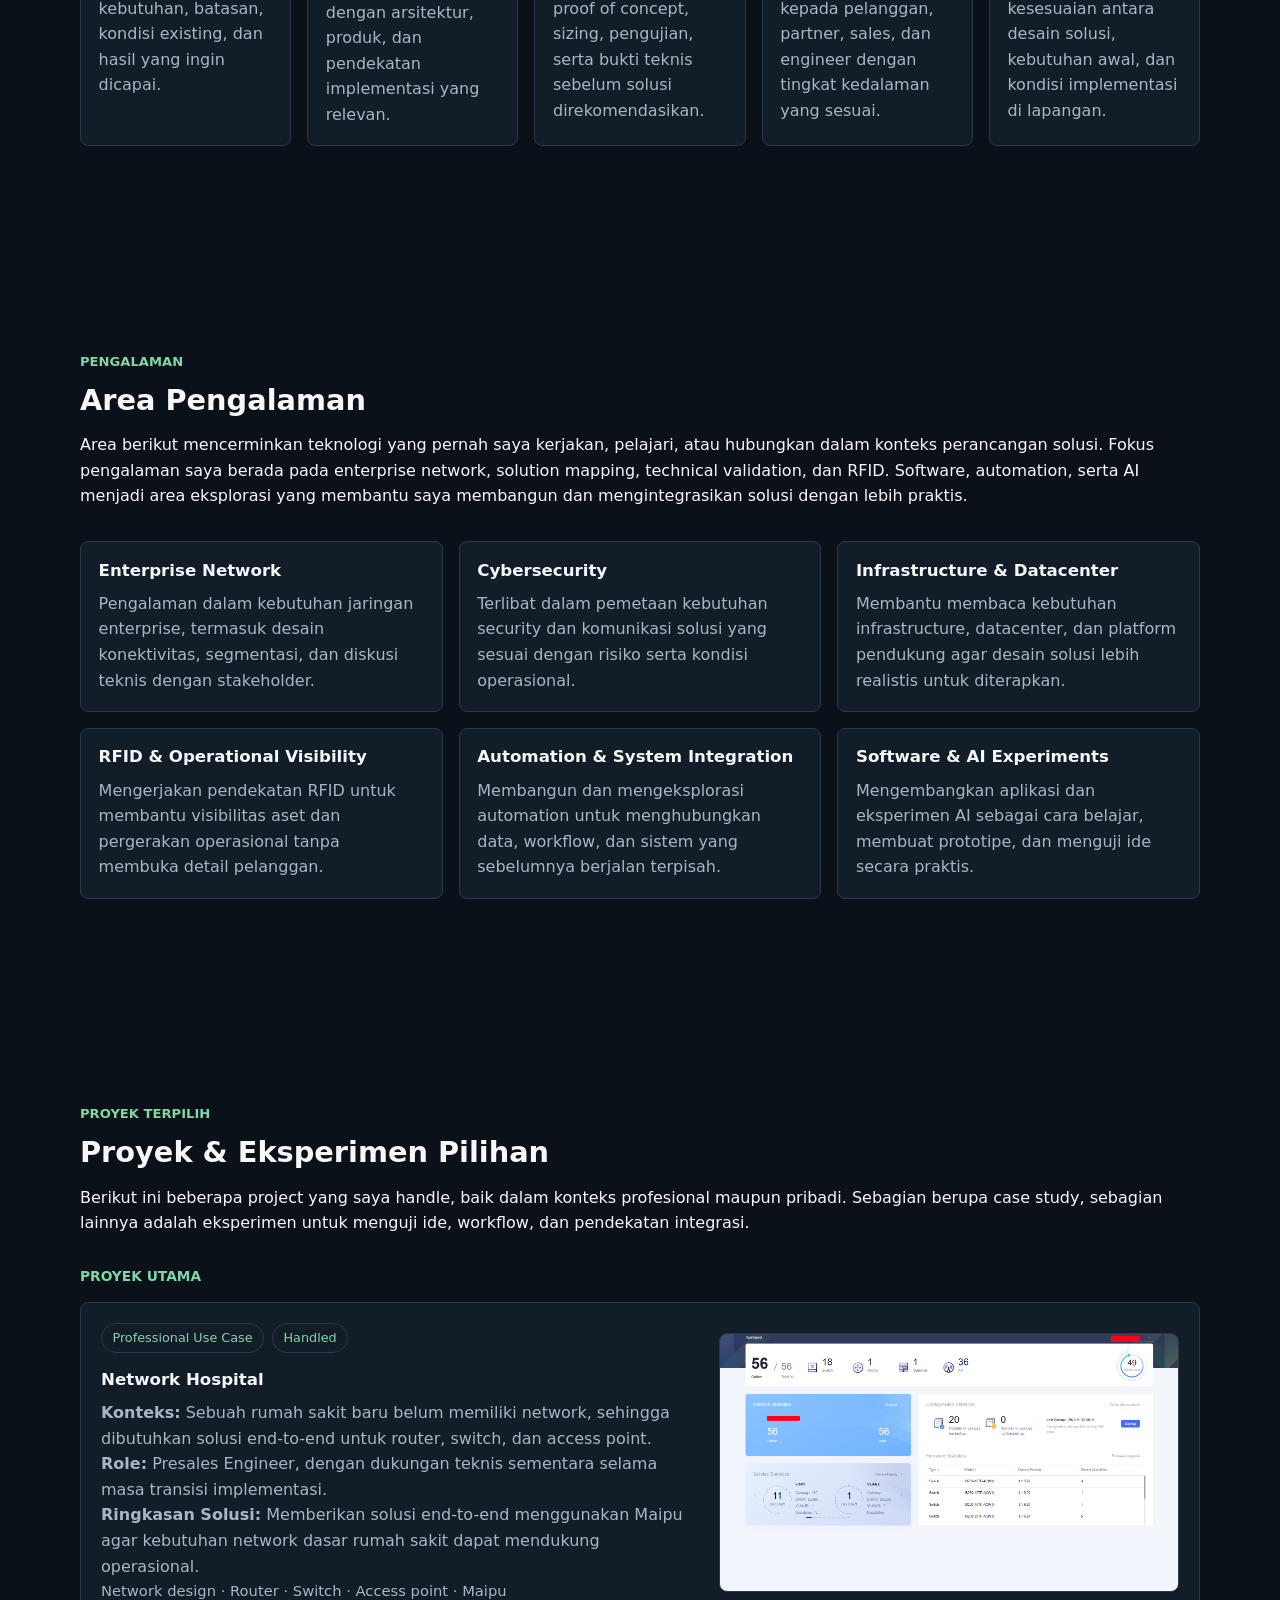
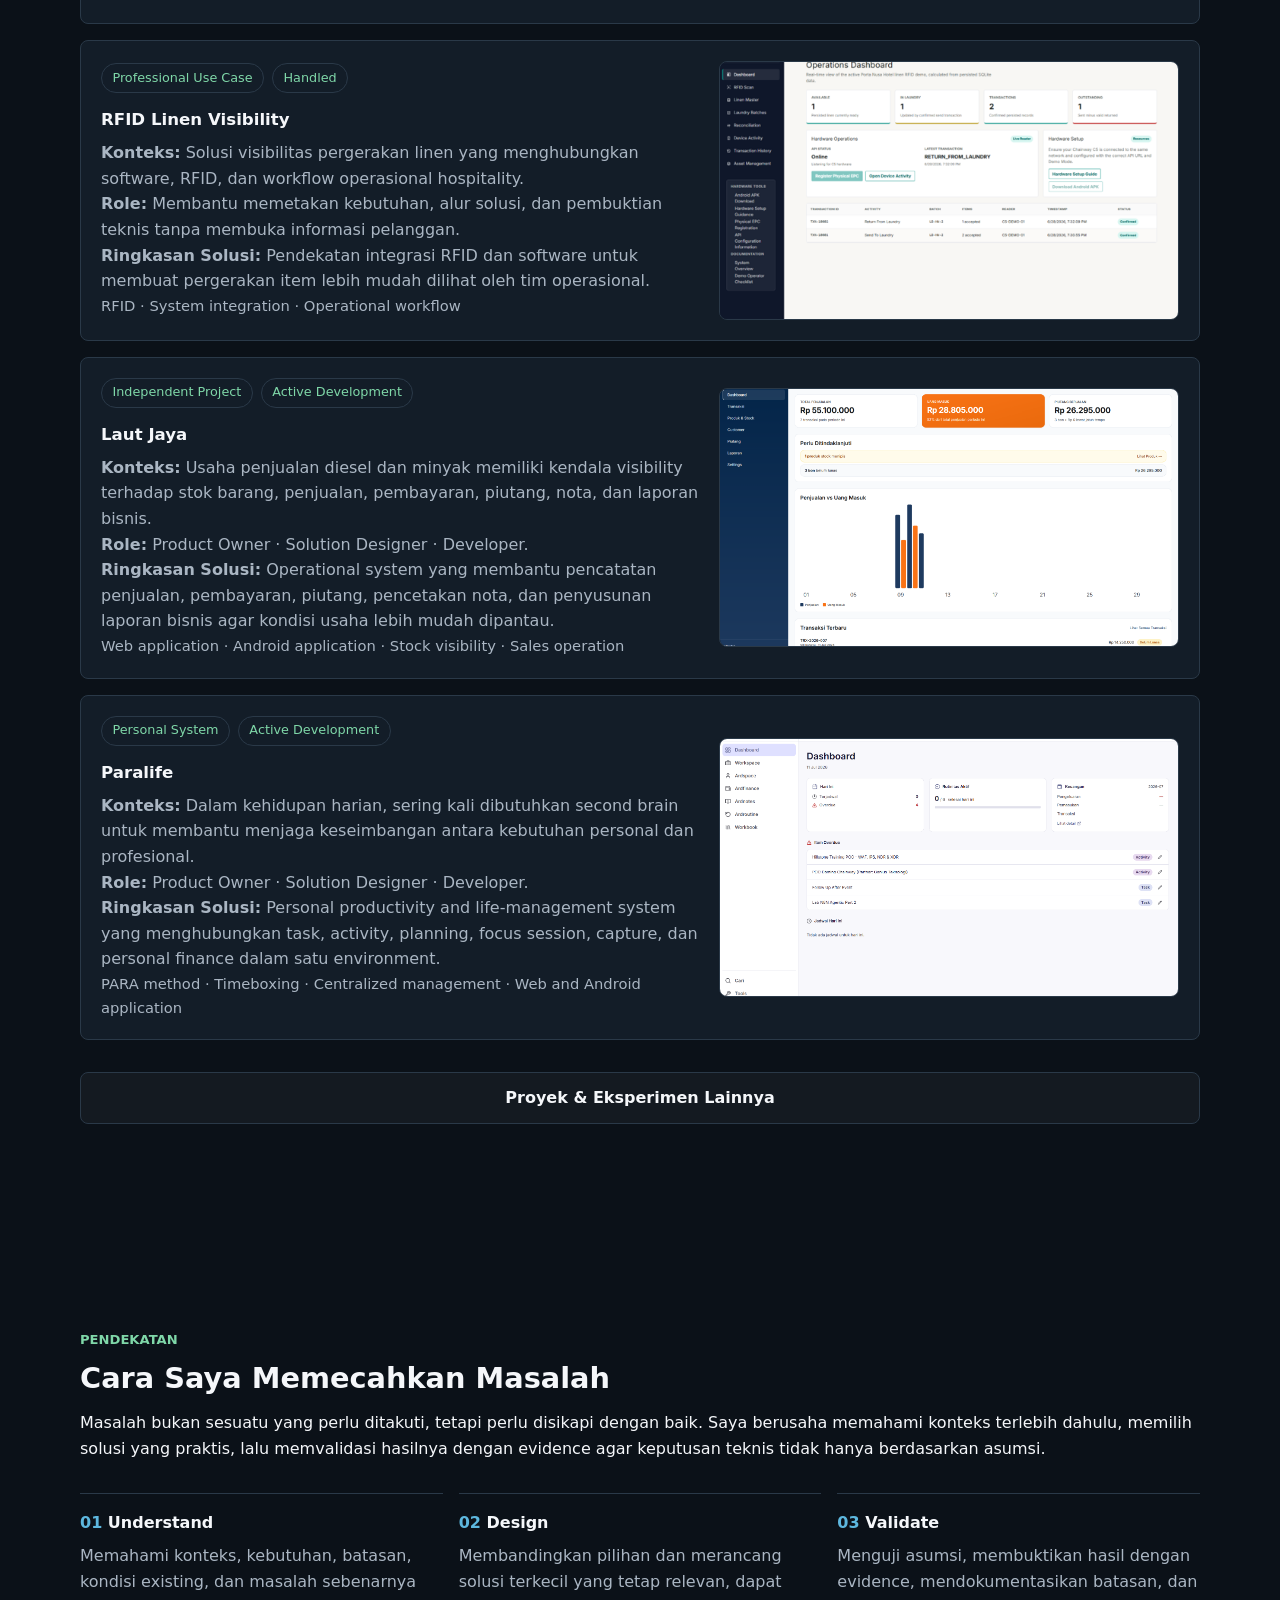
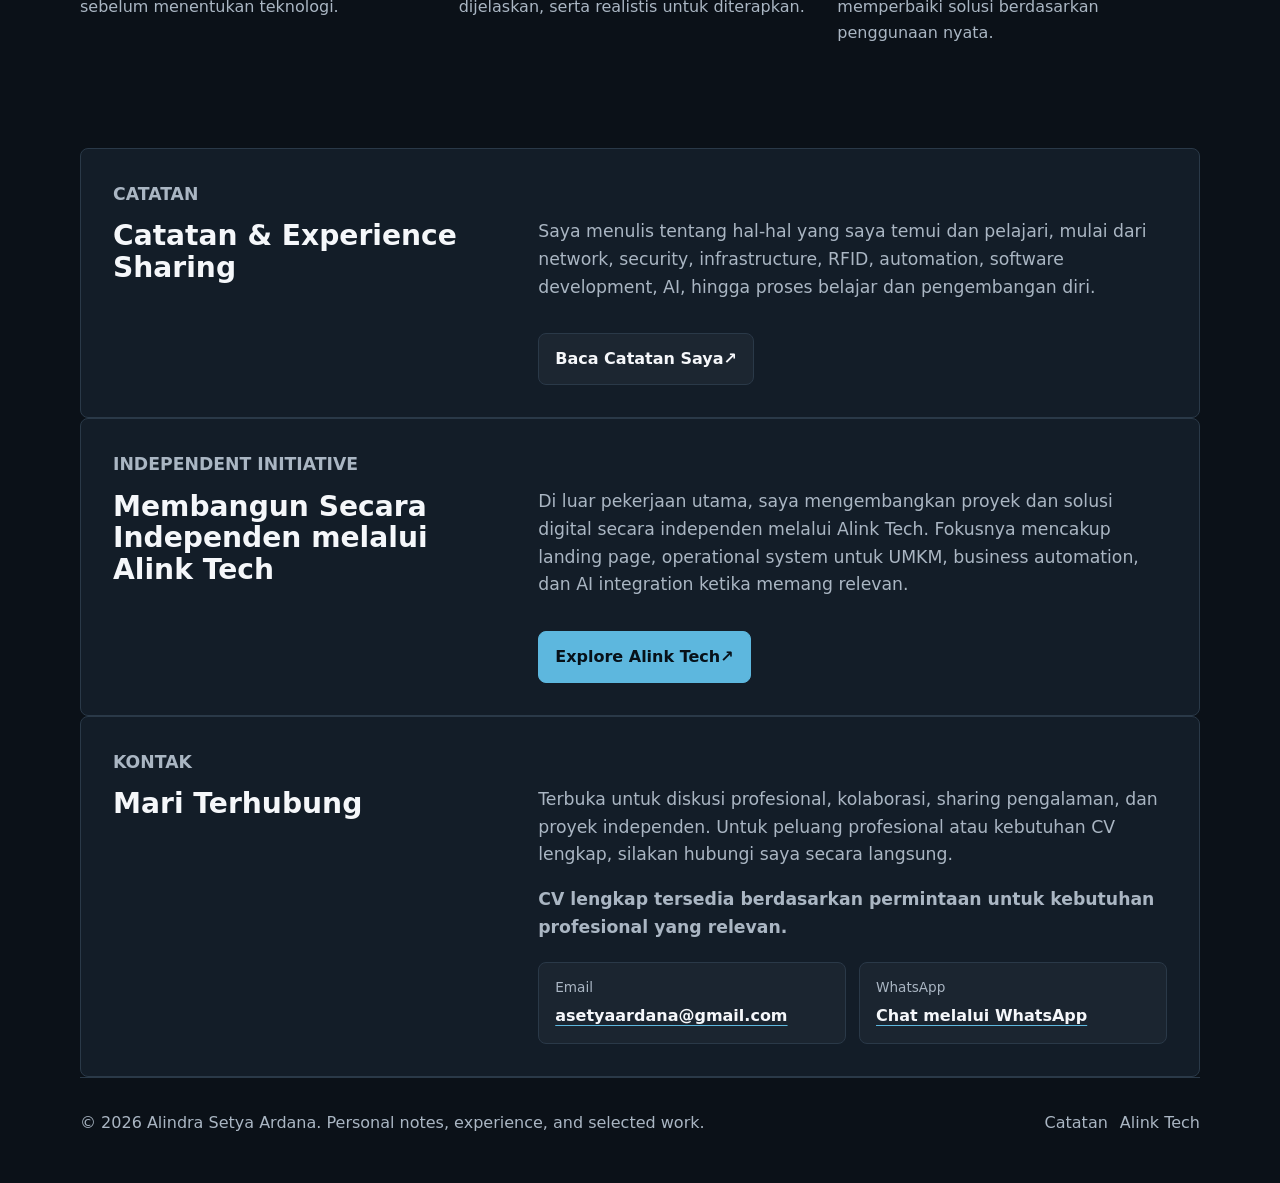
==== commit 5649b594: "polish: refine language and profile metadata" ====
--- a/index.html
+++ b/index.html
@@ -34,8 +34,7 @@
       "jobTitle": "Presales Engineer",
       "description": "Presales Engineer dan Technology Builder yang bekerja antara kebutuhan bisnis dan solusi teknologi praktis.",
       "sameAs": [
-        "https://notes.alindra.my.id/",
-        "https://alinktech.my.id/"
+        "https://notes.alindra.my.id/"
       ],
       "knowsAbout": [
         "Presales Engineering",
@@ -124,7 +123,7 @@
       <div class="section-heading">
         <p class="section-kicker">Pengalaman</p>
         <h2>Area Pengalaman</h2>
-        <p>Area berikut adalah ruang teknologi yang saya pahami, pernah saya sentuh, atau dapat saya hubungkan dalam konteks solusi. Fokus pengalaman saya berada pada enterprise network, solution mapping, technical validation, dan RFID. Software, automation, serta AI menjadi area eksplorasi yang membantu saya membangun dan mengintegrasikan solusi dengan lebih praktis.</p>
+        <p>Area berikut mencerminkan teknologi yang pernah saya kerjakan, pelajari, atau hubungkan dalam konteks perancangan solusi. Fokus pengalaman saya berada pada enterprise network, solution mapping, technical validation, dan RFID. Software, automation, serta AI menjadi area eksplorasi yang membantu saya membangun dan mengintegrasikan solusi dengan lebih praktis.</p>
       </div>
       <div class="card-grid">
         <article class="card"><h3>Enterprise Network</h3><p>Pengalaman dalam kebutuhan jaringan enterprise, termasuk desain konektivitas, segmentasi, dan diskusi teknis dengan stakeholder.</p></article>
@@ -139,19 +138,19 @@
     <section class="section" id="work">
       <div class="section-heading">
         <p class="section-kicker">Proyek terpilih</p>
-        <h2>Selected Work & Experiments</h2>
+        <h2>Proyek & Eksperimen Pilihan</h2>
         <p>Berikut ini beberapa project yang saya handle, baik dalam konteks profesional maupun pribadi. Sebagian berupa case study, sebagian lainnya adalah eksperimen untuk menguji ide, workflow, dan pendekatan integrasi.</p>
       </div>
       <div class="work-group">
-        <h3>Featured Work</h3>
+        <h3>Proyek Utama</h3>
         <div class="work-list featured-work">
         <article class="work-card with-image">
           <div class="work-copy">
             <div class="work-meta"><span>Professional Use Case</span><span>Handled</span></div>
             <h3>Network Hospital</h3>
-            <p><strong>Problem or context:</strong> Sebuah rumah sakit baru belum memiliki network, sehingga dibutuhkan solusi end-to-end untuk router, switch, dan access point.</p>
-            <p><strong>Role:</strong> Presales Engineer dan after sales support untuk periode sementara.</p>
-            <p><strong>Solution summary:</strong> Memberikan solusi end-to-end menggunakan Maipu agar kebutuhan network dasar rumah sakit dapat mendukung operasional.</p>
+            <p><strong>Konteks:</strong> Sebuah rumah sakit baru belum memiliki network, sehingga dibutuhkan solusi end-to-end untuk router, switch, dan access point.</p>
+            <p><strong>Role:</strong> Presales Engineer, dengan dukungan teknis sementara selama masa transisi implementasi.</p>
+            <p><strong>Ringkasan Solusi:</strong> Memberikan solusi end-to-end menggunakan Maipu agar kebutuhan network dasar rumah sakit dapat mendukung operasional.</p>
             <p class="tech">Network design · Router · Switch · Access point · Maipu</p>
           </div>
           <img src="assets/images/work-network-hospital.png" width="1742" height="1105" loading="lazy" alt="Ilustrasi solusi network hospital end-to-end">
@@ -161,9 +160,9 @@
           <div class="work-copy">
             <div class="work-meta"><span>Professional Use Case</span><span>Handled</span></div>
             <h3>RFID Linen Visibility</h3>
-            <p><strong>Problem or context:</strong> Solusi visibilitas pergerakan linen yang menghubungkan software, RFID, dan workflow operasional hospitality.</p>
+            <p><strong>Konteks:</strong> Solusi visibilitas pergerakan linen yang menghubungkan software, RFID, dan workflow operasional hospitality.</p>
             <p><strong>Role:</strong> Membantu memetakan kebutuhan, alur solusi, dan pembuktian teknis tanpa membuka informasi pelanggan.</p>
-            <p><strong>Solution summary:</strong> Pendekatan integrasi RFID dan software untuk membuat pergerakan item lebih mudah dilihat oleh tim operasional.</p>
+            <p><strong>Ringkasan Solusi:</strong> Pendekatan integrasi RFID dan software untuk membuat pergerakan item lebih mudah dilihat oleh tim operasional.</p>
             <p class="tech">RFID · System integration · Operational workflow</p>
           </div>
           <img src="assets/images/work-rfid-linen-visibility.png" width="602" height="413" loading="lazy" alt="Ilustrasi solusi RFID Linen Visibility">
@@ -173,9 +172,9 @@
           <div class="work-copy">
             <div class="work-meta"><span>Independent Project</span><span>Active Development</span></div>
             <h3>Laut Jaya</h3>
-            <p><strong>Problem or context:</strong> Usaha penjualan diesel dan minyak memiliki kendala visibility terhadap stok barang, penjualan, pembayaran, piutang, nota, dan laporan bisnis.</p>
+            <p><strong>Konteks:</strong> Usaha penjualan diesel dan minyak memiliki kendala visibility terhadap stok barang, penjualan, pembayaran, piutang, nota, dan laporan bisnis.</p>
             <p><strong>Role:</strong> Product Owner · Solution Designer · Developer.</p>
-            <p><strong>Solution summary:</strong> Operational system yang membantu pencatatan penjualan, pembayaran, piutang, pencetakan nota, dan penyusunan laporan bisnis agar kondisi usaha lebih mudah dipantau.</p>
+            <p><strong>Ringkasan Solusi:</strong> Operational system yang membantu pencatatan penjualan, pembayaran, piutang, pencetakan nota, dan penyusunan laporan bisnis agar kondisi usaha lebih mudah dipantau.</p>
             <p class="tech">Web application · Android application · Stock visibility · Sales operation</p>
           </div>
           <img src="assets/images/work-laut-jaya.png" width="1730" height="1108" loading="lazy" alt="Ilustrasi aplikasi operasional Laut Jaya">
@@ -185,9 +184,9 @@
           <div class="work-copy">
             <div class="work-meta"><span>Personal System</span><span>Active Development</span></div>
             <h3>Paralife</h3>
-            <p><strong>Problem or context:</strong> Dalam kehidupan harian, sering kali dibutuhkan second brain untuk membantu menjaga keseimbangan antara kebutuhan personal dan profesional.</p>
+            <p><strong>Konteks:</strong> Dalam kehidupan harian, sering kali dibutuhkan second brain untuk membantu menjaga keseimbangan antara kebutuhan personal dan profesional.</p>
             <p><strong>Role:</strong> Product Owner · Solution Designer · Developer.</p>
-            <p><strong>Solution summary:</strong> Personal productivity and life-management system yang menghubungkan task, activity, planning, focus session, capture, dan personal finance dalam satu environment.</p>
+            <p><strong>Ringkasan Solusi:</strong> Personal productivity and life-management system yang menghubungkan task, activity, planning, focus session, capture, dan personal finance dalam satu environment.</p>
             <p class="tech">PARA method · Timeboxing · Centralized management · Web and Android application</p>
           </div>
           <img src="assets/images/work-paralife-ai.png" width="1739" height="1095" loading="lazy" alt="Ilustrasi Paralife AI untuk second brain dan daily management">
@@ -196,15 +195,15 @@
       </div>
 
       <details class="work-group more-work">
-        <summary class="button secondary more-work-toggle">More Projects & Experiments</summary>
+        <summary class="button secondary more-work-toggle">Proyek & Eksperimen Lainnya</summary>
         <div class="work-list more-work-list" id="more-work-list">
           <article class="work-card with-image">
             <div class="work-copy">
             <div class="work-meta"><span>Professional Use Case</span><span>Handled</span></div>
             <h3>RFID for Warehouse</h3>
-            <p><strong>Problem or context:</strong> Setelah proses produksi, penempatan barang di gudang masih membutuhkan operator forklift dan operator system untuk mendata serta menempatkan barang. Proses ini rentan terkendala karena human error.</p>
+            <p><strong>Konteks:</strong> Setelah proses produksi, penempatan barang di gudang masih membutuhkan operator forklift dan operator system untuk mendata serta menempatkan barang. Proses ini rentan terkendala karena human error.</p>
             <p><strong>Role:</strong> Presales Engineer yang menyesuaikan solusi product dengan kondisi customer, termasuk proses proof of concept.</p>
-            <p><strong>Solution summary:</strong> Membawa solusi RFID dengan tag pada palet dan rack, fixed reader di depan forklift, serta tablet agar operasional dapat dilakukan oleh satu operator forklift.</p>
+            <p><strong>Ringkasan Solusi:</strong> Membawa solusi RFID dengan tag pada palet dan rack, fixed reader di depan forklift, serta tablet agar operasional dapat dilakukan oleh satu operator forklift.</p>
             <p class="tech">RFID · Warehouse operation · Fixed reader · Pallet and rack tagging · POC</p>
             </div>
             <img src="assets/images/work-rfid-warehouse.png" width="800" height="457" loading="lazy" alt="Ilustrasi solusi RFID untuk operasional warehouse">
@@ -214,9 +213,9 @@
             <div class="work-copy">
             <div class="work-meta"><span>Personal Case</span><span>Automation</span></div>
             <h3>Automation Finance</h3>
-            <p><strong>Problem or context:</strong> Pendataan pengeluaran pribadi sering kali sulit dijaga konsistensinya jika dilakukan secara manual.</p>
+            <p><strong>Konteks:</strong> Pendataan pengeluaran pribadi sering kali sulit dijaga konsistensinya jika dilakukan secara manual.</p>
             <p><strong>Role:</strong> Solution Builder.</p>
-            <p><strong>Solution summary:</strong> Memanfaatkan n8n untuk otomatisasi input ke sistem finance pribadi, sehingga pencatatan pengeluaran dapat berjalan lebih terstruktur.</p>
+            <p><strong>Ringkasan Solusi:</strong> Memanfaatkan n8n untuk otomatisasi input ke sistem finance pribadi, sehingga pencatatan pengeluaran dapat berjalan lebih terstruktur.</p>
             <p class="tech">n8n · Personal finance · Workflow automation · Data entry</p>
             </div>
             <img src="assets/images/work-automation-finance.png" width="1714" height="775" loading="lazy" alt="Ilustrasi automation finance pribadi menggunakan n8n">
@@ -252,7 +251,7 @@
     <section class="section info-card alink" id="alink-tech">
       <div>
         <p class="section-kicker">Independent initiative</p>
-        <h2>Building Independently through Alink Tech</h2>
+        <h2>Membangun Secara Independen melalui Alink Tech</h2>
       </div>
       <div>
         <p>Di luar pekerjaan utama, saya mengembangkan proyek dan solusi digital secara independen melalui Alink Tech. Fokusnya mencakup landing page, operational system untuk UMKM, business automation, dan AI integration ketika memang relevan.</p>
--- a/assets/css/styles.css
+++ b/assets/css/styles.css
@@ -195,14 +195,14 @@
 
 h2 {
   margin-bottom: 1rem;
-  font-size: clamp(2rem, 4vw, 3.2rem);
-  line-height: 1.08;
+  font-size: clamp(1.45rem, 2.25vw, 2.15rem);
+  line-height: 1.12;
   letter-spacing: 0;
 }
 
 h3 {
   margin-bottom: .6rem;
-  font-size: 1.1rem;
+  font-size: 1rem;
   line-height: 1.3;
 }
 
@@ -376,7 +376,7 @@
 .work-group > h3 {
   margin-bottom: 0;
   color: var(--accent-strong);
-  font-size: .95rem;
+  font-size: .86rem;
   text-transform: uppercase;
 }
 
@@ -409,6 +409,15 @@
 
 .work-card {
   padding: 1.25rem;
+}
+
+.card h3,
+.work-card h3 {
+  font-size: 1.04rem;
+}
+
+.info-card h2 {
+  font-size: clamp(1.45rem, 2.2vw, 2.05rem);
 }
 
 .work-card.with-image {
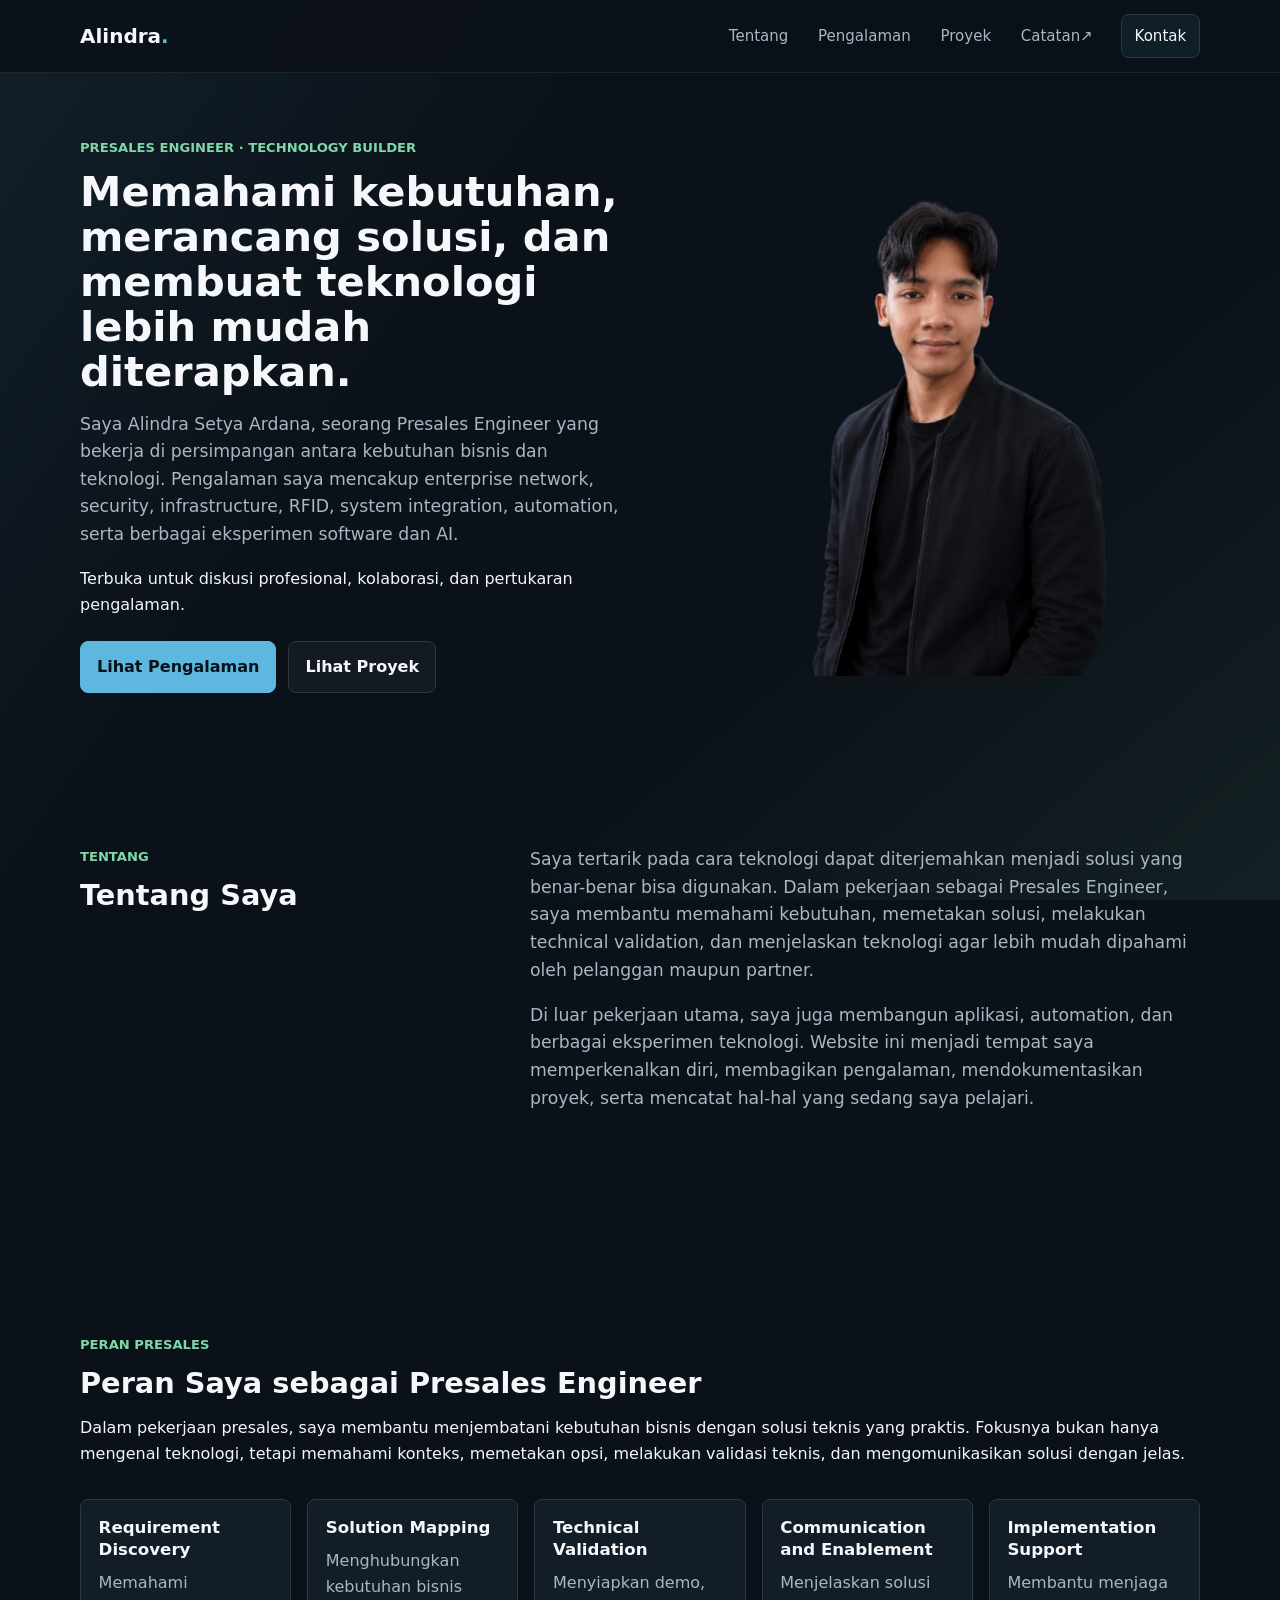
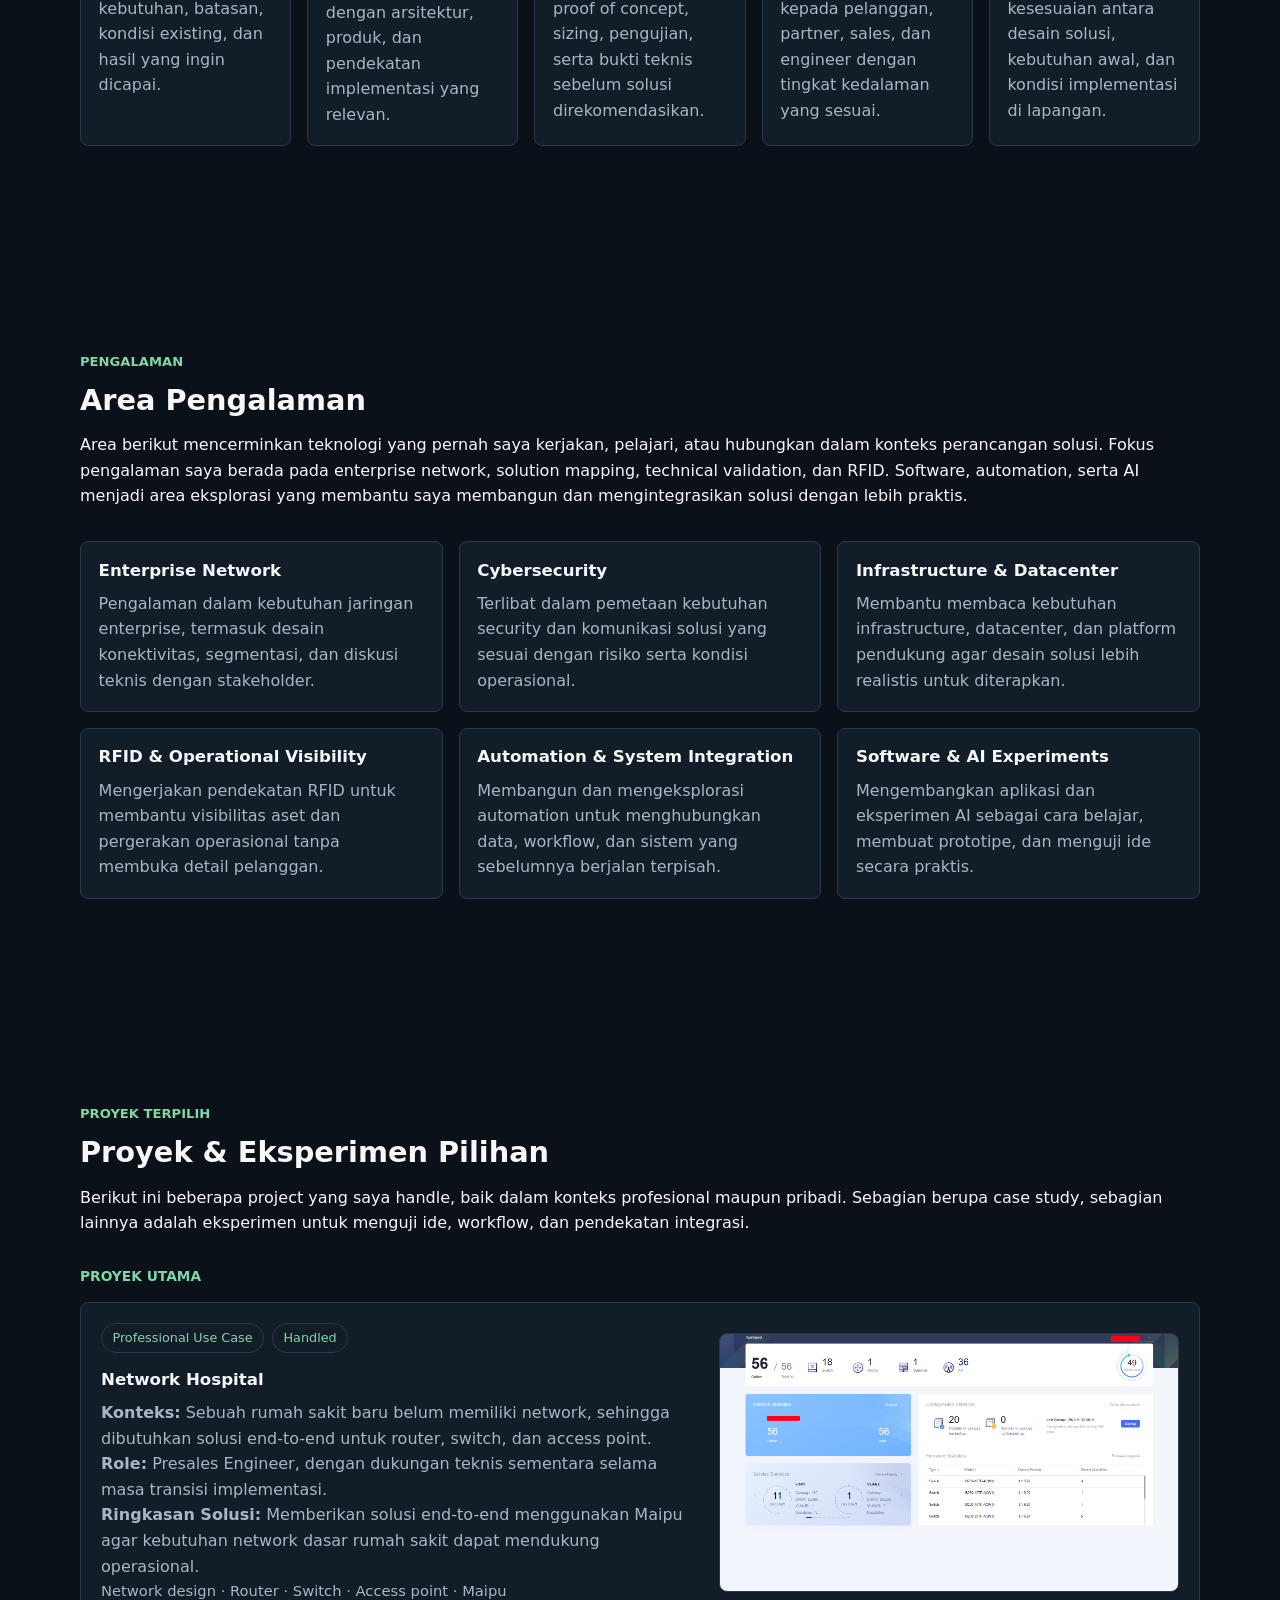
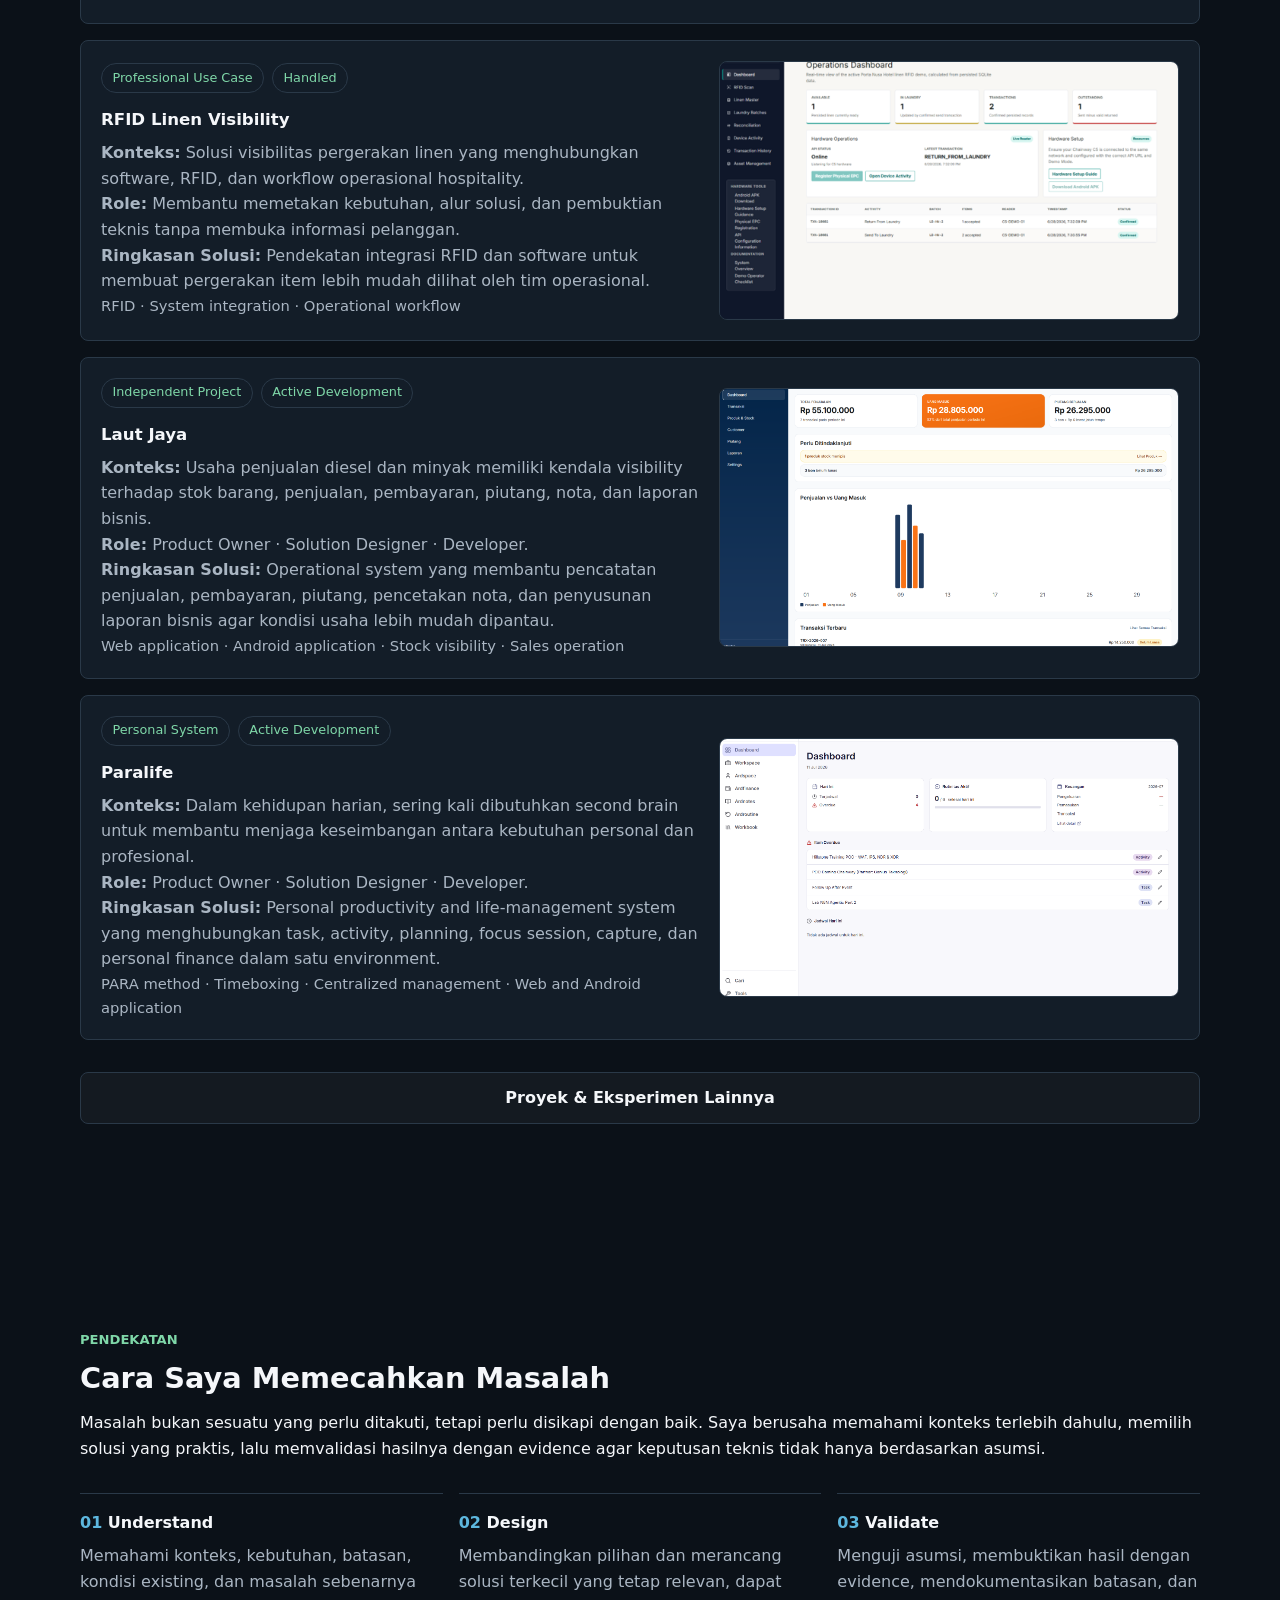
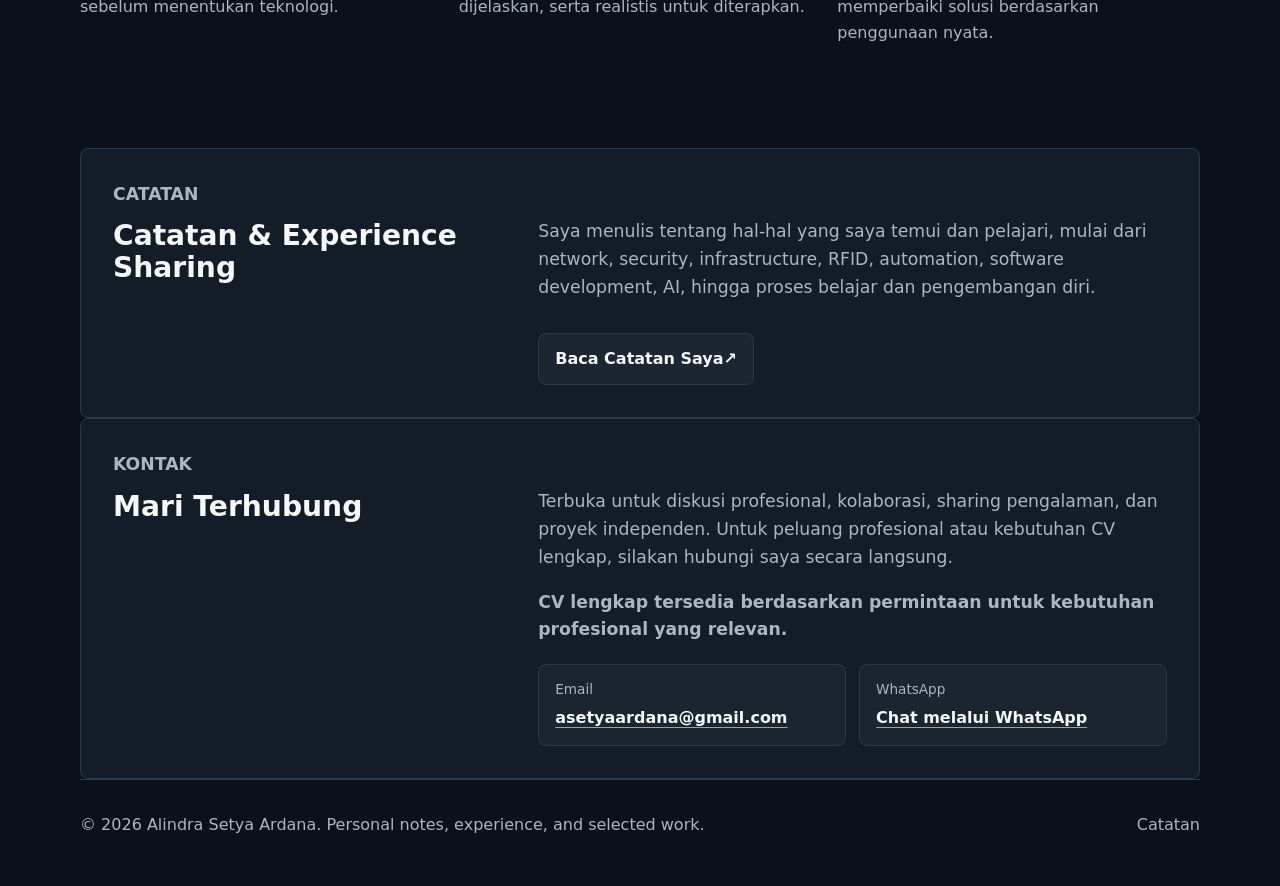
==== commit dd8f96a3: "remove: drop Alink Tech section and branding Focus the site fully on personal professional identity." ====
--- a/index.html
+++ b/index.html
@@ -68,7 +68,6 @@
         <a href="#experience">Pengalaman</a>
         <a href="#work">Proyek</a>
         <a href="https://notes.alindra.my.id/" target="_blank" rel="noopener noreferrer">Catatan <span aria-hidden="true">&nearr;</span></a>
-        <a href="https://alinktech.my.id/?utm_source=alindra.my.id&amp;utm_medium=referral&amp;utm_campaign=personal_portfolio" target="_blank" rel="noopener noreferrer">Alink Tech <span aria-hidden="true">&nearr;</span></a>
         <a class="nav-contact" href="#contact">Kontak</a>
       </div>
     </nav>
@@ -248,17 +247,6 @@
       </div>
     </section>
 
-    <section class="section info-card alink" id="alink-tech">
-      <div>
-        <p class="section-kicker">Independent initiative</p>
-        <h2>Membangun Secara Independen melalui Alink Tech</h2>
-      </div>
-      <div>
-        <p>Di luar pekerjaan utama, saya mengembangkan proyek dan solusi digital secara independen melalui Alink Tech. Fokusnya mencakup landing page, operational system untuk UMKM, business automation, dan AI integration ketika memang relevan.</p>
-        <a class="button primary" href="https://alinktech.my.id/?utm_source=alindra.my.id&amp;utm_medium=referral&amp;utm_campaign=personal_portfolio" target="_blank" rel="noopener noreferrer">Explore Alink Tech <span aria-hidden="true">&nearr;</span></a>
-      </div>
-    </section>
-
     <section class="section info-card contact split-band" id="contact">
       <div>
         <p class="section-kicker">Kontak</p>
@@ -285,7 +273,6 @@
     <p>&copy; <span id="year">2026</span> Alindra Setya Ardana. Personal notes, experience, and selected work.</p>
     <div class="footer-links">
       <a href="https://notes.alindra.my.id/" target="_blank" rel="noopener noreferrer">Catatan</a>
-      <a href="https://alinktech.my.id/?utm_source=alindra.my.id&amp;utm_medium=referral&amp;utm_campaign=personal_portfolio" target="_blank" rel="noopener noreferrer">Alink Tech</a>
     </div>
   </footer>
 
--- a/assets/css/styles.css
+++ b/assets/css/styles.css
@@ -209,8 +209,7 @@
 .hero-lead,
 .prose,
 .contact > p,
-.split-band p,
-.alink p {
+.split-band p {
   color: var(--muted);
   font-size: clamp(1rem, 1.35vw, 1.1rem);
 }
@@ -311,21 +310,18 @@
 }
 
 .two-column,
-.split-band,
-.alink {
+.split-band {
   display: grid;
   grid-template-columns: .75fr 1.25fr;
   gap: clamp(1.5rem, 4vw, 3rem);
 }
 
-.split-band > div:nth-child(2),
-.alink > div:nth-child(2) {
+.split-band > div:nth-child(2) {
   align-self: start;
   padding-top: 2.35rem;
 }
 
-.split-band .button,
-.alink .button {
+.split-band .button {
   margin-top: .9rem;
 }
 
@@ -490,14 +486,6 @@
   padding: clamp(1.25rem, 3vw, 2rem);
 }
 
-.alink {
-  align-items: start;
-}
-
-.alink .button {
-  white-space: nowrap;
-}
-
 .contact {
   align-items: start;
 }
@@ -561,7 +549,6 @@
   .hero-grid,
   .two-column,
   .split-band,
-  .alink,
   .work-card.with-image {
     grid-template-columns: 1fr;
   }
@@ -571,8 +558,6 @@
   .process-list {
     grid-template-columns: repeat(2, minmax(0, 1fr));
   }
-
-  .alink .button { justify-self: start; }
 
 }
 
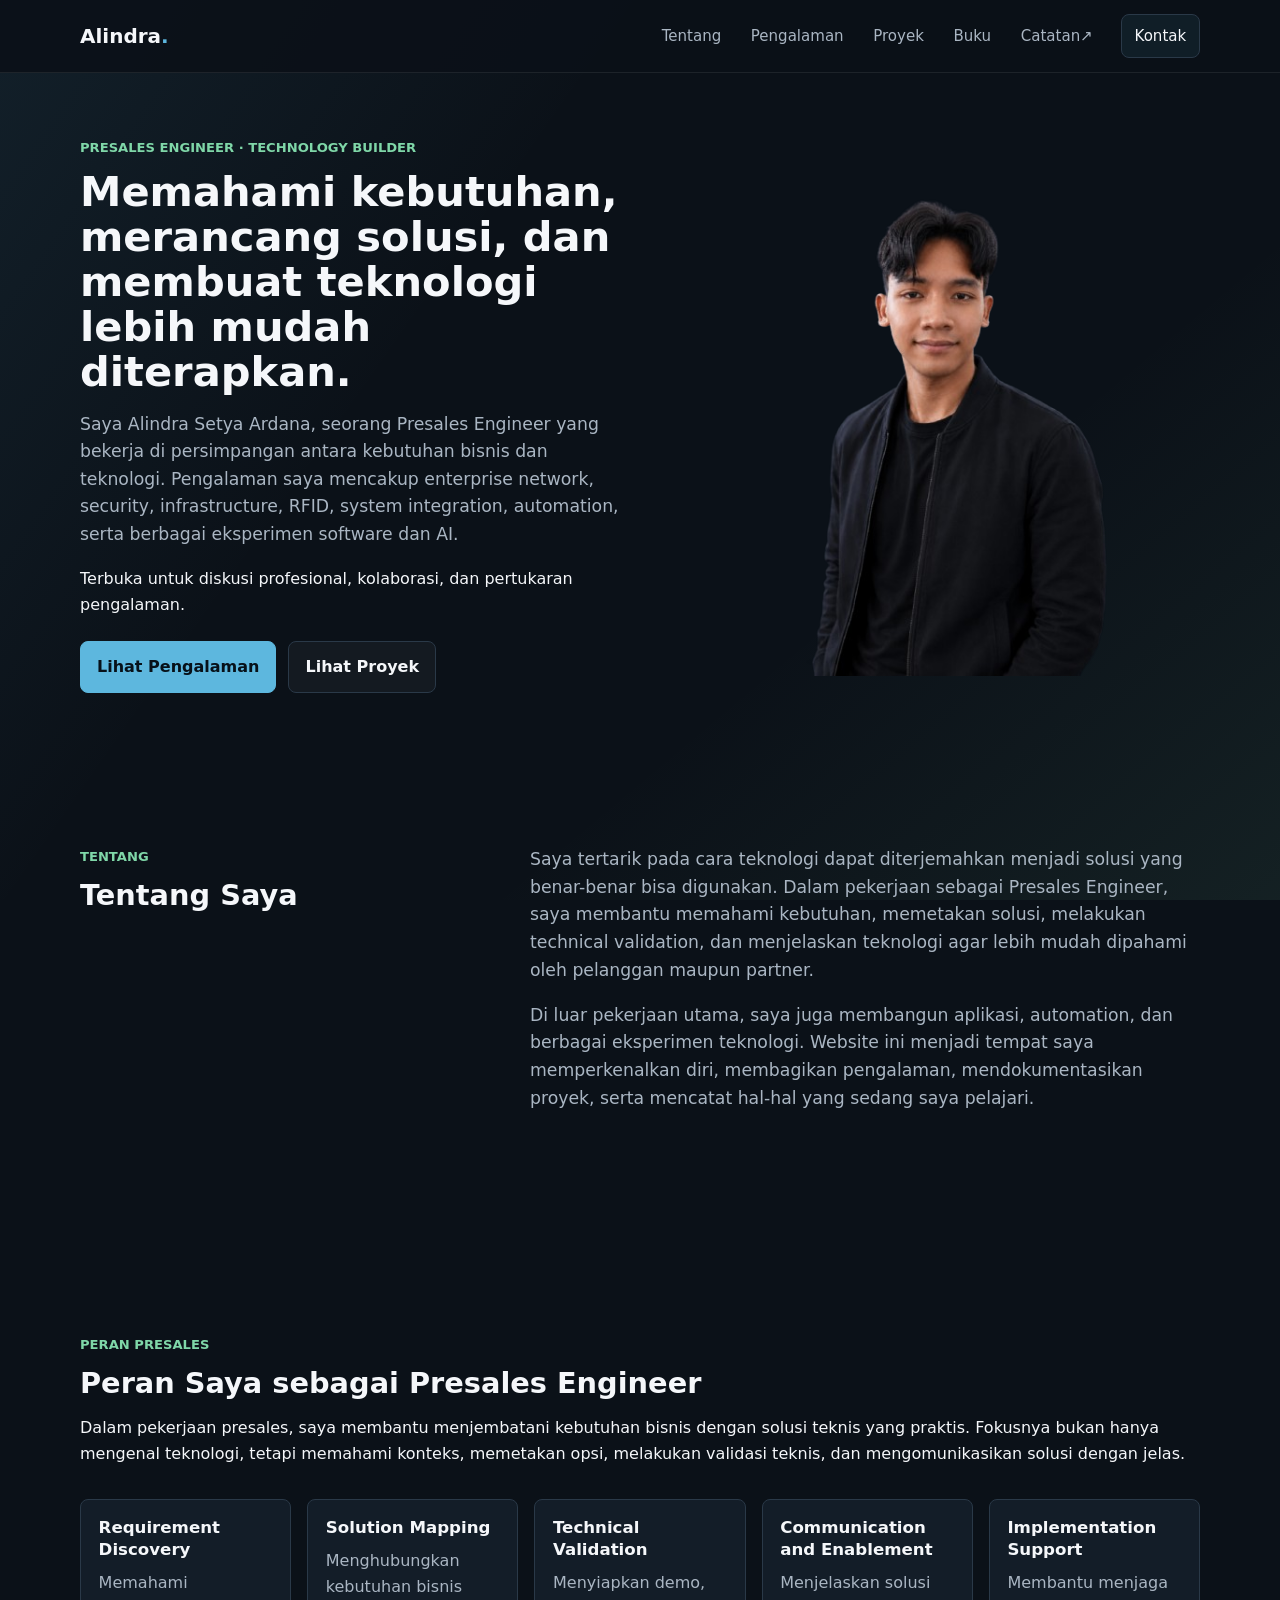
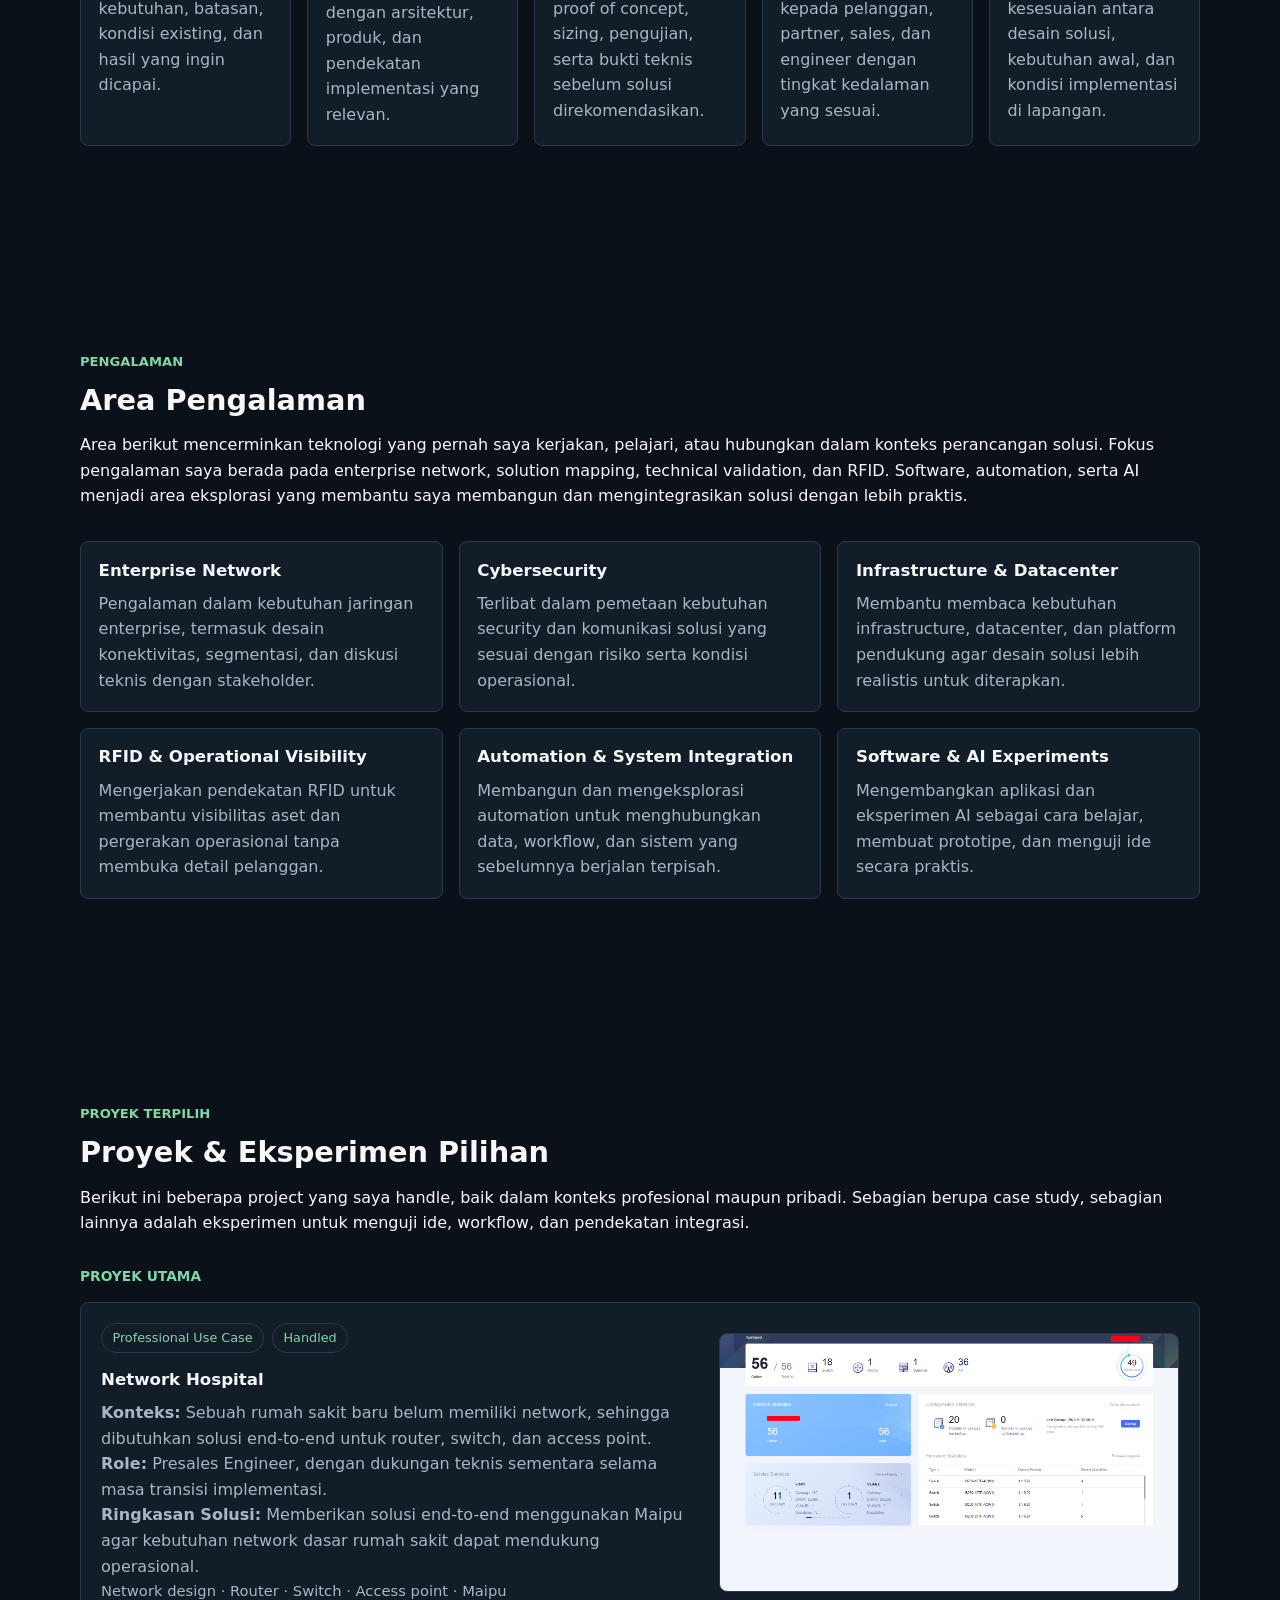
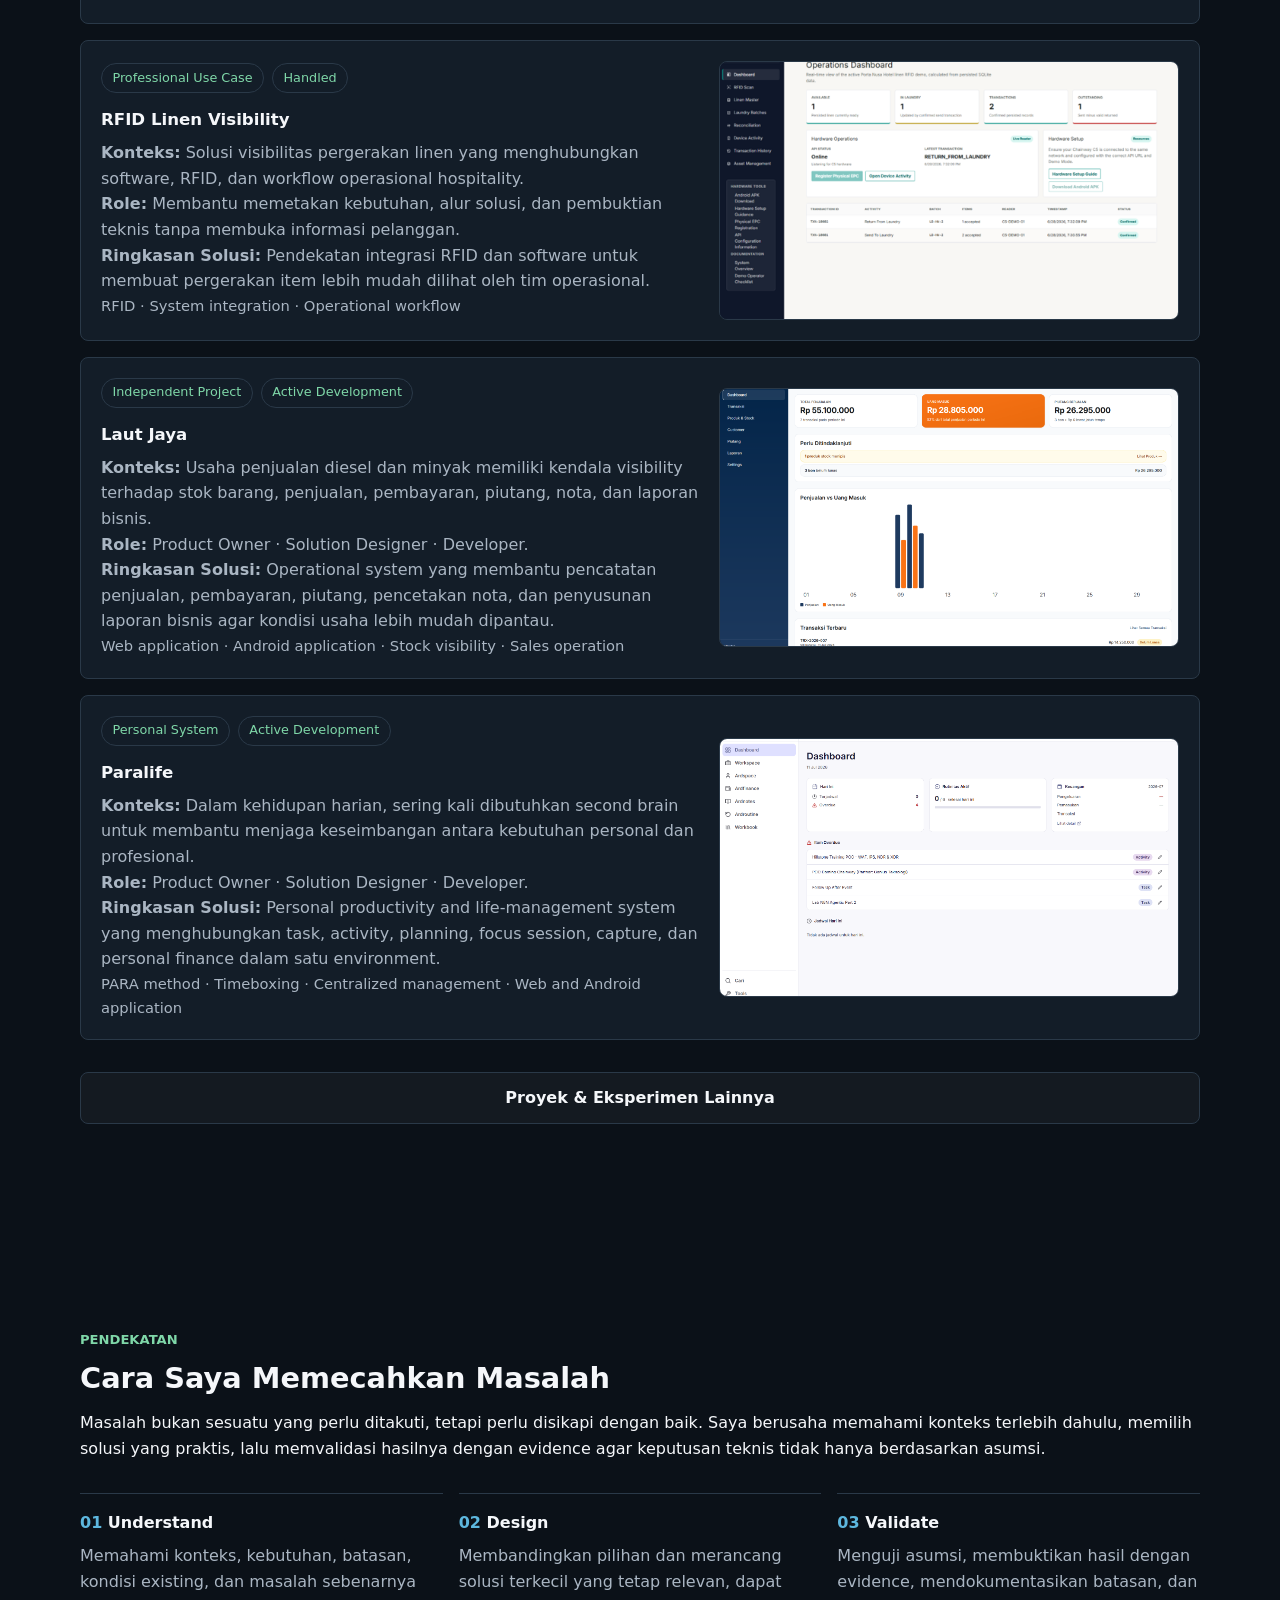
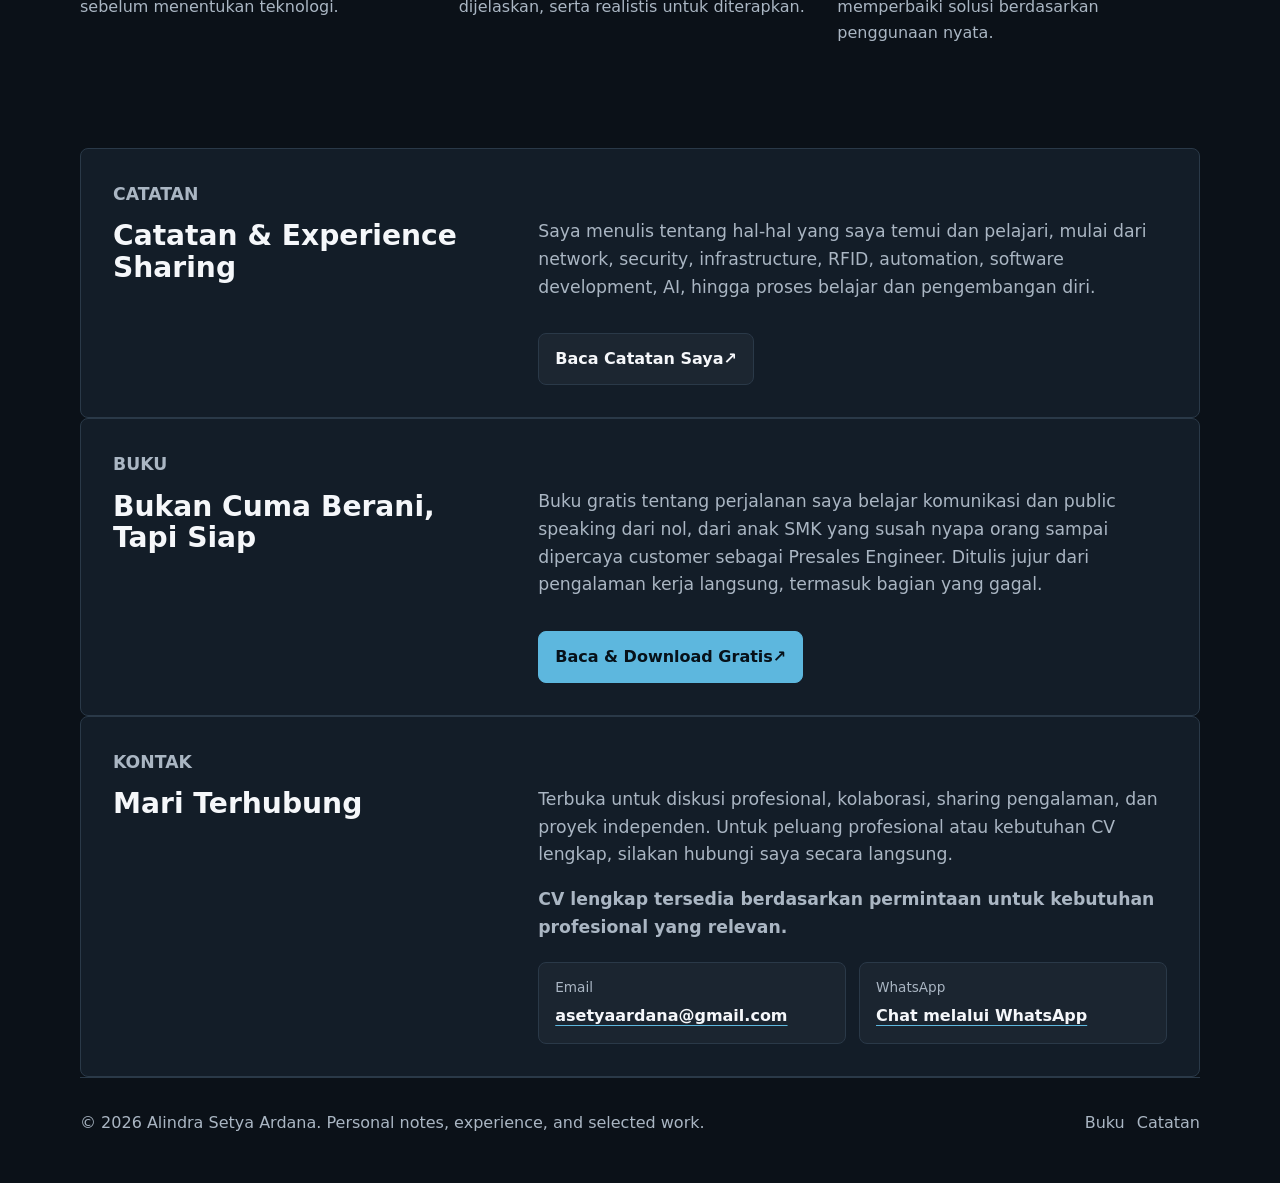
==== commit 290fa5f8: "feat: add Buku section with downloadable ebook Adds a dedicated /buku/ area with an SEO-optimized la" ====
--- a/index.html
+++ b/index.html
@@ -67,6 +67,7 @@
         <a href="#about">Tentang</a>
         <a href="#experience">Pengalaman</a>
         <a href="#work">Proyek</a>
+        <a href="/buku/">Buku</a>
         <a href="https://notes.alindra.my.id/" target="_blank" rel="noopener noreferrer">Catatan <span aria-hidden="true">&nearr;</span></a>
         <a class="nav-contact" href="#contact">Kontak</a>
       </div>
@@ -247,6 +248,17 @@
       </div>
     </section>
 
+    <section class="section info-card split-band" id="books">
+      <div>
+        <p class="section-kicker">Buku</p>
+        <h2>Bukan Cuma Berani, Tapi Siap</h2>
+      </div>
+      <div>
+        <p>Buku gratis tentang perjalanan saya belajar komunikasi dan public speaking dari nol, dari anak SMK yang susah nyapa orang sampai dipercaya customer sebagai Presales Engineer. Ditulis jujur dari pengalaman kerja langsung, termasuk bagian yang gagal.</p>
+        <a class="button primary" href="/buku/bukan-cuma-berani-tapi-siap/">Baca & Download Gratis <span aria-hidden="true">&nearr;</span></a>
+      </div>
+    </section>
+
     <section class="section info-card contact split-band" id="contact">
       <div>
         <p class="section-kicker">Kontak</p>
@@ -272,6 +284,7 @@
   <footer class="footer">
     <p>&copy; <span id="year">2026</span> Alindra Setya Ardana. Personal notes, experience, and selected work.</p>
     <div class="footer-links">
+      <a href="/buku/">Buku</a>
       <a href="https://notes.alindra.my.id/" target="_blank" rel="noopener noreferrer">Catatan</a>
     </div>
   </footer>
--- a/assets/css/styles.css
+++ b/assets/css/styles.css
@@ -525,6 +525,31 @@
   text-underline-offset: 4px;
 }
 
+.book-list {
+  display: grid;
+  gap: 1.5rem;
+}
+
+.book-card {
+  display: grid;
+  grid-template-columns: minmax(160px, 200px) 1fr;
+  gap: 1.5rem;
+  align-items: start;
+  padding: 1.5rem;
+}
+
+.book-card p {
+  color: var(--muted);
+}
+
+.book-cover {
+  width: 100%;
+  aspect-ratio: 3 / 4;
+  border: 1px solid var(--border);
+  border-radius: var(--radius);
+  object-fit: cover;
+}
+
 .footer {
   width: min(100% - 2rem, var(--max));
   margin: 0 auto;
@@ -549,8 +574,13 @@
   .hero-grid,
   .two-column,
   .split-band,
-  .work-card.with-image {
+  .work-card.with-image,
+  .book-card {
     grid-template-columns: 1fr;
+  }
+
+  .book-cover {
+    max-width: 240px;
   }
 
   .card-grid,
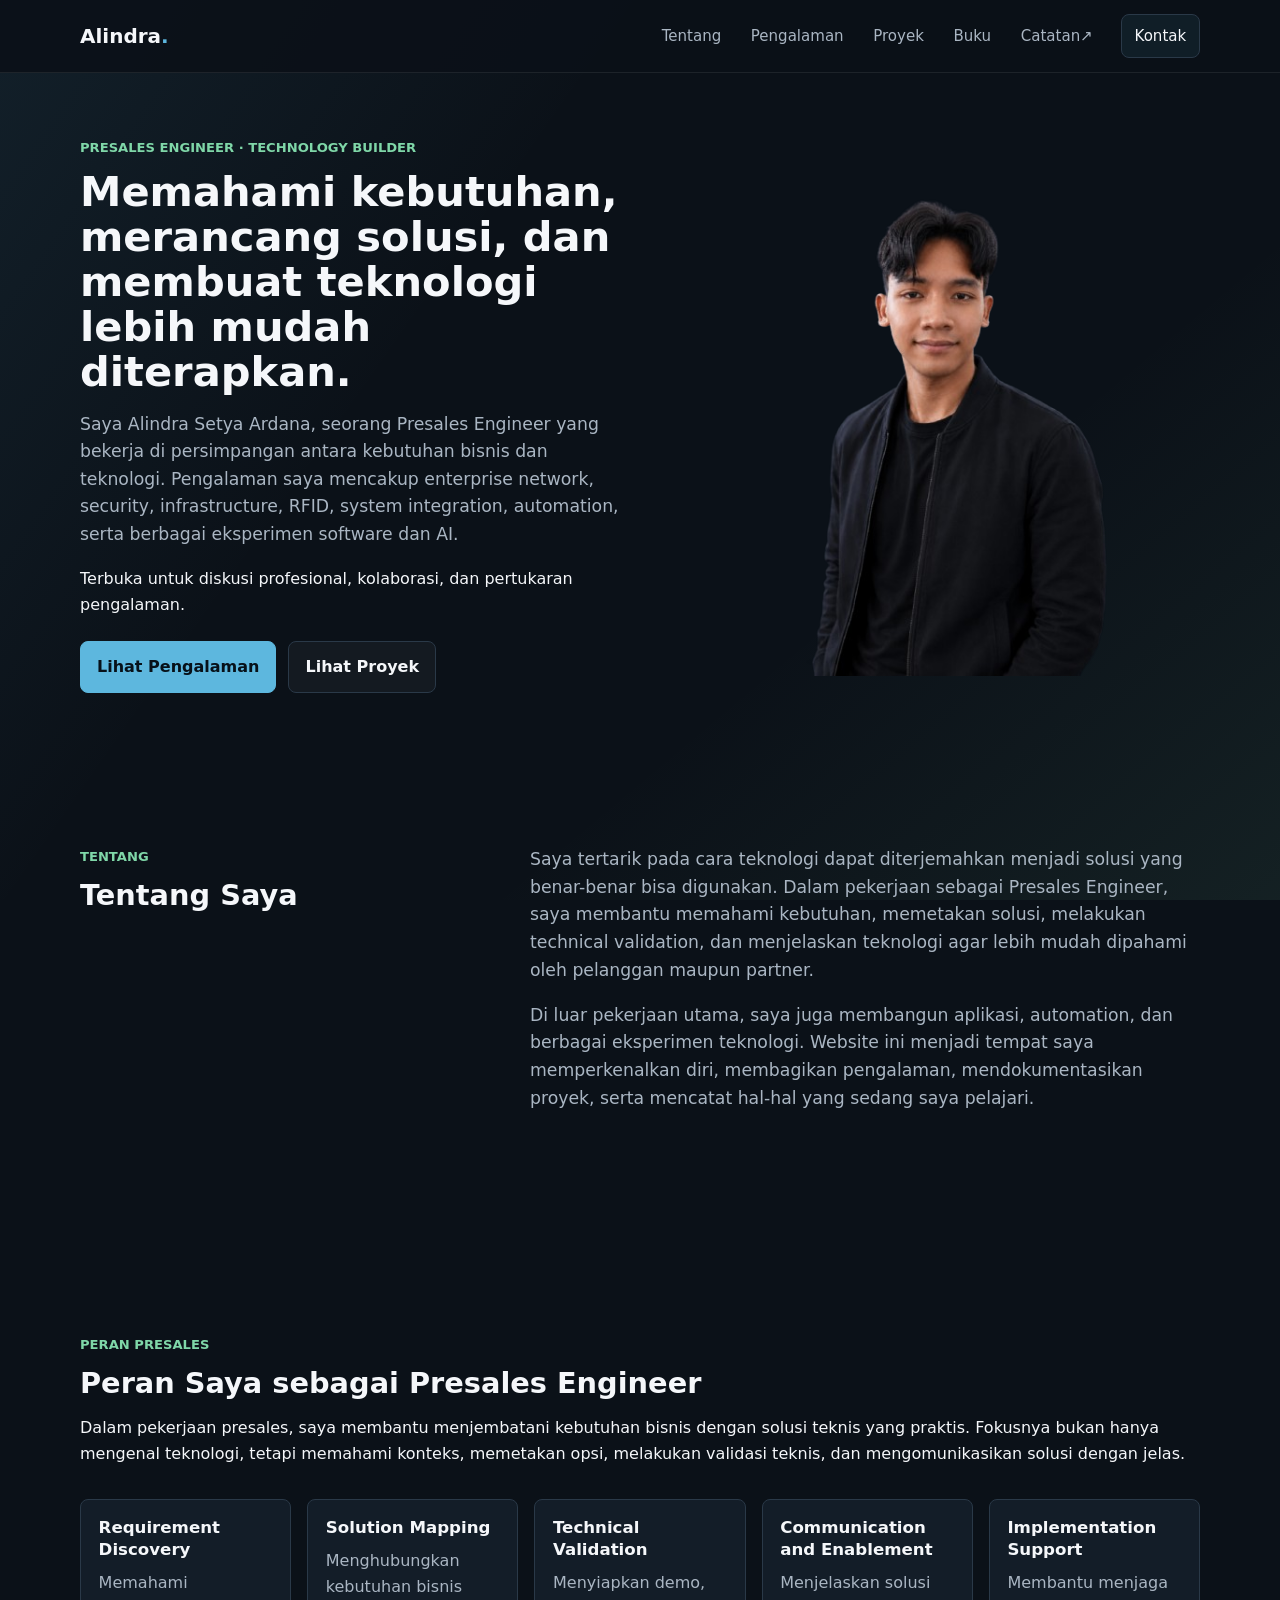
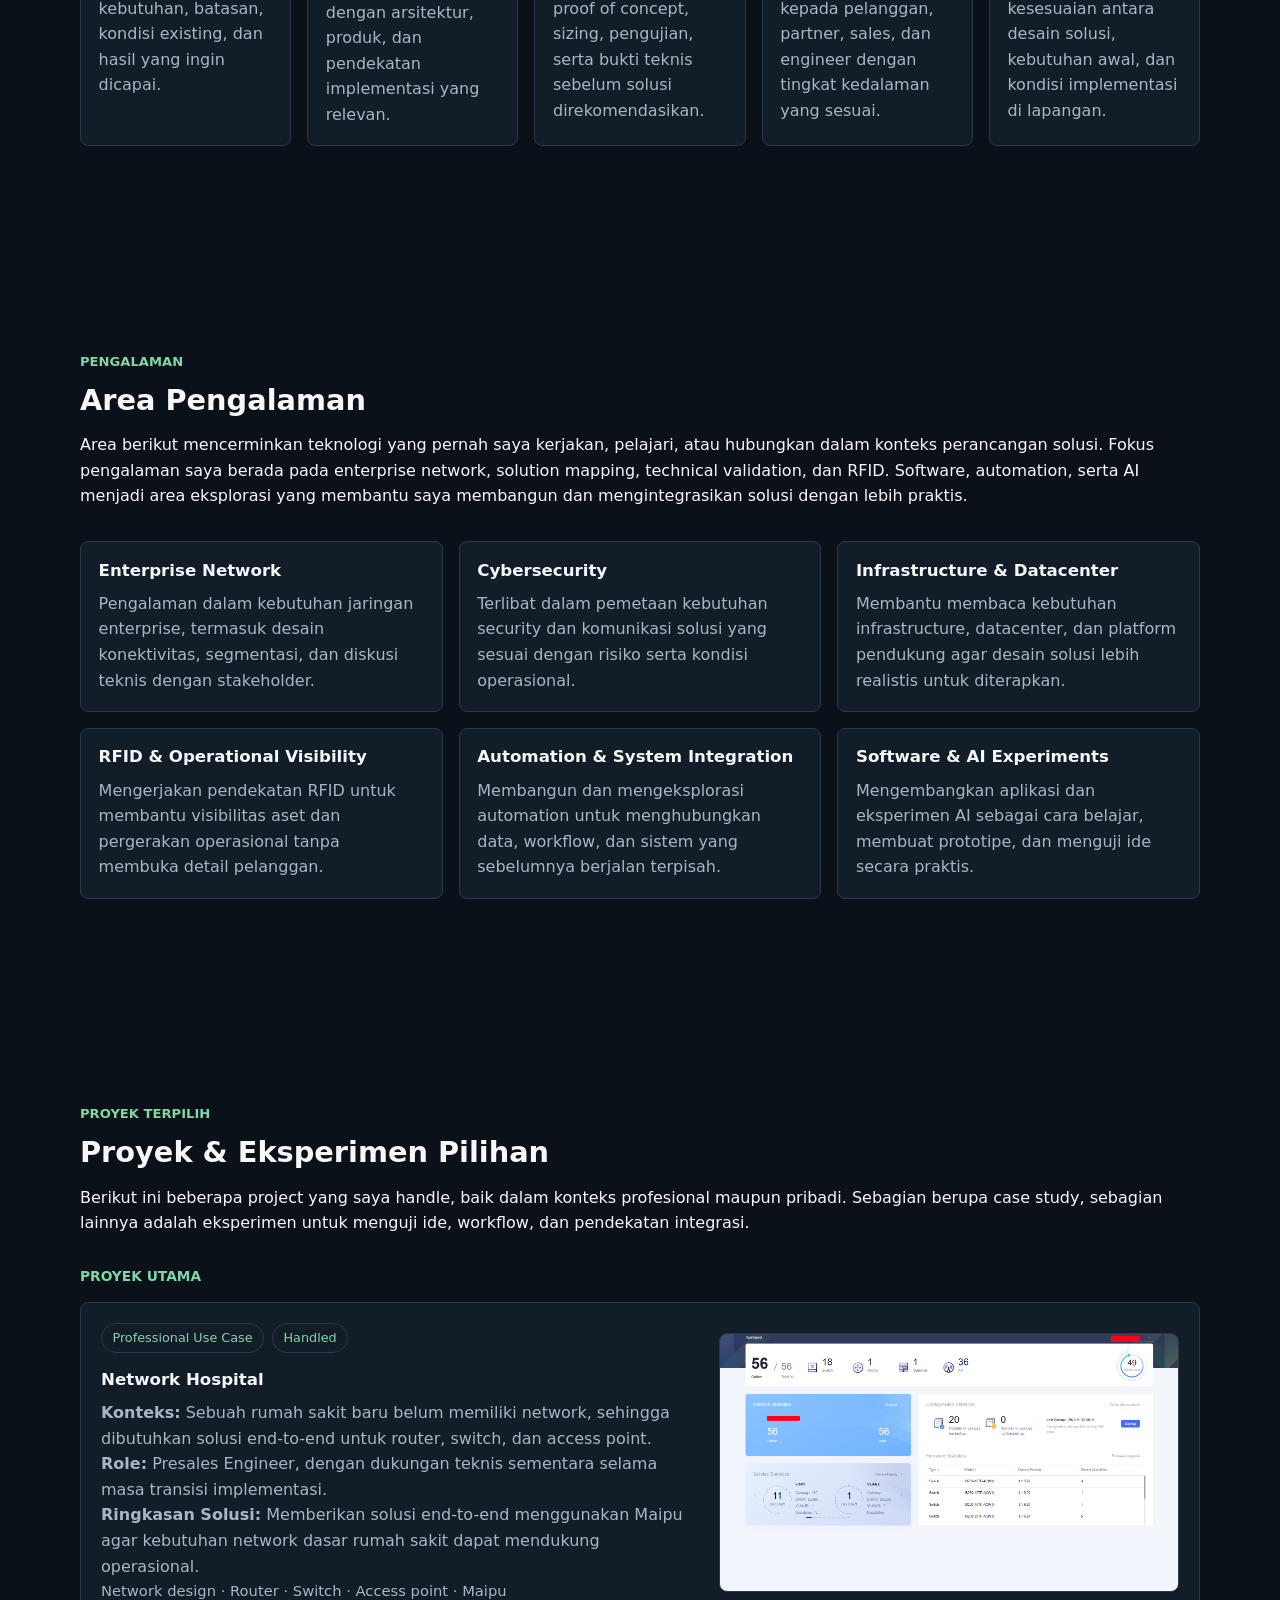
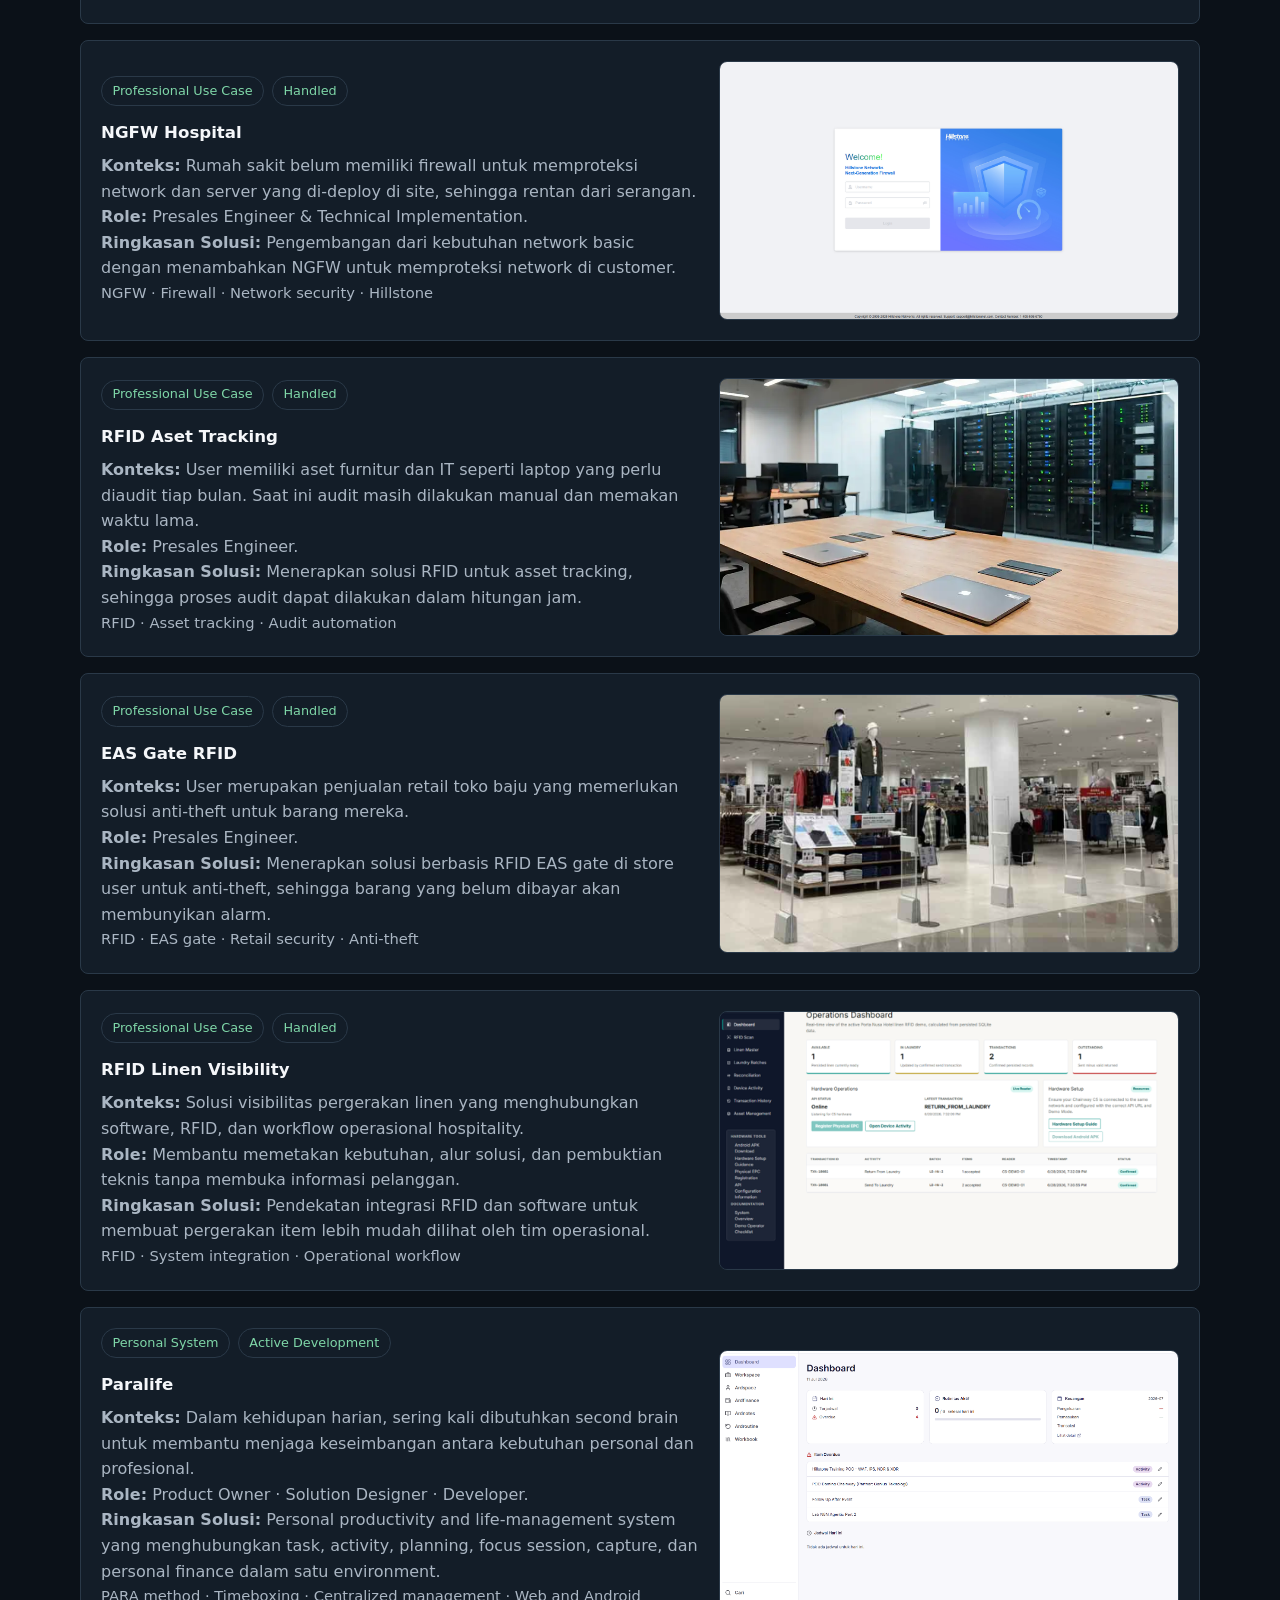
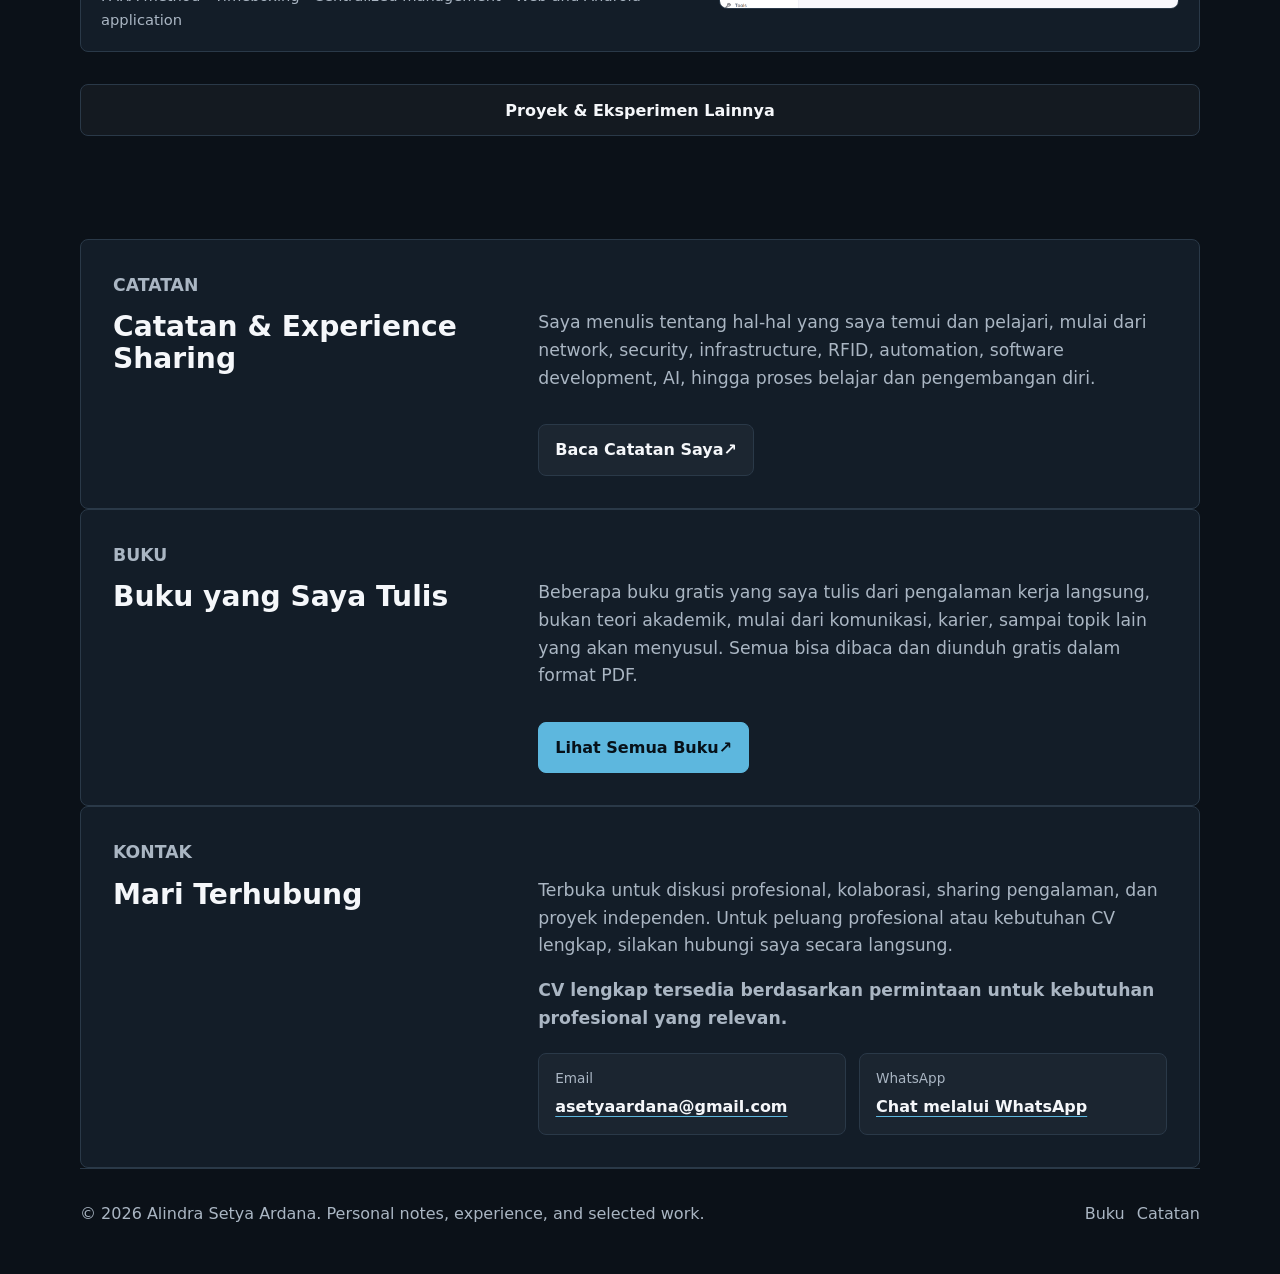
==== commit aba5e8f7: "feat: add three featured case studies and simplify homepage Adds NGFW Hospital, RFID Aset Tracking, " ====
--- a/index.html
+++ b/index.html
@@ -159,6 +159,42 @@
         <article class="work-card with-image">
           <div class="work-copy">
             <div class="work-meta"><span>Professional Use Case</span><span>Handled</span></div>
+            <h3>NGFW Hospital</h3>
+            <p><strong>Konteks:</strong> Rumah sakit belum memiliki firewall untuk memproteksi network dan server yang di-deploy di site, sehingga rentan dari serangan.</p>
+            <p><strong>Role:</strong> Presales Engineer &amp; Technical Implementation.</p>
+            <p><strong>Ringkasan Solusi:</strong> Pengembangan dari kebutuhan network basic dengan menambahkan NGFW untuk memproteksi network di customer.</p>
+            <p class="tech">NGFW · Firewall · Network security · Hillstone</p>
+          </div>
+          <img src="assets/images/work-ngfw-hospital.png" width="1600" height="899" loading="lazy" alt="Ilustrasi solusi NGFW untuk proteksi network rumah sakit">
+        </article>
+
+        <article class="work-card with-image">
+          <div class="work-copy">
+            <div class="work-meta"><span>Professional Use Case</span><span>Handled</span></div>
+            <h3>RFID Aset Tracking</h3>
+            <p><strong>Konteks:</strong> User memiliki aset furnitur dan IT seperti laptop yang perlu diaudit tiap bulan. Saat ini audit masih dilakukan manual dan memakan waktu lama.</p>
+            <p><strong>Role:</strong> Presales Engineer.</p>
+            <p><strong>Ringkasan Solusi:</strong> Menerapkan solusi RFID untuk asset tracking, sehingga proses audit dapat dilakukan dalam hitungan jam.</p>
+            <p class="tech">RFID · Asset tracking · Audit automation</p>
+          </div>
+          <img src="assets/images/work-rfid-asset-tracking.png" width="900" height="485" loading="lazy" alt="Ilustrasi solusi RFID untuk asset tracking">
+        </article>
+
+        <article class="work-card with-image">
+          <div class="work-copy">
+            <div class="work-meta"><span>Professional Use Case</span><span>Handled</span></div>
+            <h3>EAS Gate RFID</h3>
+            <p><strong>Konteks:</strong> User merupakan penjualan retail toko baju yang memerlukan solusi anti-theft untuk barang mereka.</p>
+            <p><strong>Role:</strong> Presales Engineer.</p>
+            <p><strong>Ringkasan Solusi:</strong> Menerapkan solusi berbasis RFID EAS gate di store user untuk anti-theft, sehingga barang yang belum dibayar akan membunyikan alarm.</p>
+            <p class="tech">RFID · EAS gate · Retail security · Anti-theft</p>
+          </div>
+          <img src="assets/images/work-eas-gate-rfid.png" width="547" height="294" loading="lazy" alt="Ilustrasi solusi EAS gate RFID untuk retail anti-theft">
+        </article>
+
+        <article class="work-card with-image">
+          <div class="work-copy">
+            <div class="work-meta"><span>Professional Use Case</span><span>Handled</span></div>
             <h3>RFID Linen Visibility</h3>
             <p><strong>Konteks:</strong> Solusi visibilitas pergerakan linen yang menghubungkan software, RFID, dan workflow operasional hospitality.</p>
             <p><strong>Role:</strong> Membantu memetakan kebutuhan, alur solusi, dan pembuktian teknis tanpa membuka informasi pelanggan.</p>
@@ -170,33 +206,33 @@
 
         <article class="work-card with-image">
           <div class="work-copy">
+            <div class="work-meta"><span>Personal System</span><span>Active Development</span></div>
+            <h3>Paralife</h3>
+            <p><strong>Konteks:</strong> Dalam kehidupan harian, sering kali dibutuhkan second brain untuk membantu menjaga keseimbangan antara kebutuhan personal dan profesional.</p>
+            <p><strong>Role:</strong> Product Owner · Solution Designer · Developer.</p>
+            <p><strong>Ringkasan Solusi:</strong> Personal productivity and life-management system yang menghubungkan task, activity, planning, focus session, capture, dan personal finance dalam satu environment.</p>
+            <p class="tech">PARA method · Timeboxing · Centralized management · Web and Android application</p>
+          </div>
+          <img src="assets/images/work-paralife-ai.png" width="1739" height="1095" loading="lazy" alt="Ilustrasi Paralife AI untuk second brain dan daily management">
+        </article>
+        </div>
+      </div>
+
+      <details class="work-group more-work">
+        <summary class="button secondary more-work-toggle">Proyek & Eksperimen Lainnya</summary>
+        <div class="work-list more-work-list" id="more-work-list">
+          <article class="work-card with-image">
+            <div class="work-copy">
             <div class="work-meta"><span>Independent Project</span><span>Active Development</span></div>
             <h3>Laut Jaya</h3>
             <p><strong>Konteks:</strong> Usaha penjualan diesel dan minyak memiliki kendala visibility terhadap stok barang, penjualan, pembayaran, piutang, nota, dan laporan bisnis.</p>
             <p><strong>Role:</strong> Product Owner · Solution Designer · Developer.</p>
             <p><strong>Ringkasan Solusi:</strong> Operational system yang membantu pencatatan penjualan, pembayaran, piutang, pencetakan nota, dan penyusunan laporan bisnis agar kondisi usaha lebih mudah dipantau.</p>
             <p class="tech">Web application · Android application · Stock visibility · Sales operation</p>
-          </div>
-          <img src="assets/images/work-laut-jaya.png" width="1730" height="1108" loading="lazy" alt="Ilustrasi aplikasi operasional Laut Jaya">
-        </article>
-
-        <article class="work-card with-image">
-          <div class="work-copy">
-            <div class="work-meta"><span>Personal System</span><span>Active Development</span></div>
-            <h3>Paralife</h3>
-            <p><strong>Konteks:</strong> Dalam kehidupan harian, sering kali dibutuhkan second brain untuk membantu menjaga keseimbangan antara kebutuhan personal dan profesional.</p>
-            <p><strong>Role:</strong> Product Owner · Solution Designer · Developer.</p>
-            <p><strong>Ringkasan Solusi:</strong> Personal productivity and life-management system yang menghubungkan task, activity, planning, focus session, capture, dan personal finance dalam satu environment.</p>
-            <p class="tech">PARA method · Timeboxing · Centralized management · Web and Android application</p>
-          </div>
-          <img src="assets/images/work-paralife-ai.png" width="1739" height="1095" loading="lazy" alt="Ilustrasi Paralife AI untuk second brain dan daily management">
-        </article>
-        </div>
-      </div>
-
-      <details class="work-group more-work">
-        <summary class="button secondary more-work-toggle">Proyek & Eksperimen Lainnya</summary>
-        <div class="work-list more-work-list" id="more-work-list">
+            </div>
+            <img src="assets/images/work-laut-jaya.png" width="1730" height="1108" loading="lazy" alt="Ilustrasi aplikasi operasional Laut Jaya">
+          </article>
+
           <article class="work-card with-image">
             <div class="work-copy">
             <div class="work-meta"><span>Professional Use Case</span><span>Handled</span></div>
@@ -224,19 +260,6 @@
       </details>
     </section>
 
-    <section class="section process" aria-labelledby="process-title">
-      <div class="section-heading">
-        <p class="section-kicker">Pendekatan</p>
-        <h2 id="process-title">Cara Saya Memecahkan Masalah</h2>
-        <p>Masalah bukan sesuatu yang perlu ditakuti, tetapi perlu disikapi dengan baik. Saya berusaha memahami konteks terlebih dahulu, memilih solusi yang praktis, lalu memvalidasi hasilnya dengan evidence agar keputusan teknis tidak hanya berdasarkan asumsi.</p>
-      </div>
-      <ol class="process-list">
-        <li><span>Understand</span><p>Memahami konteks, kebutuhan, batasan, kondisi existing, dan masalah sebenarnya sebelum menentukan teknologi.</p></li>
-        <li><span>Design</span><p>Membandingkan pilihan dan merancang solusi terkecil yang tetap relevan, dapat dijelaskan, serta realistis untuk diterapkan.</p></li>
-        <li><span>Validate</span><p>Menguji asumsi, membuktikan hasil dengan evidence, mendokumentasikan batasan, dan memperbaiki solusi berdasarkan penggunaan nyata.</p></li>
-      </ol>
-    </section>
-
     <section class="section info-card split-band" id="notes">
       <div>
         <p class="section-kicker">Catatan</p>
@@ -251,11 +274,11 @@
     <section class="section info-card split-band" id="books">
       <div>
         <p class="section-kicker">Buku</p>
-        <h2>Bukan Cuma Berani, Tapi Siap</h2>
-      </div>
-      <div>
-        <p>Buku gratis tentang perjalanan saya belajar komunikasi dan public speaking dari nol, dari anak SMK yang susah nyapa orang sampai dipercaya customer sebagai Presales Engineer. Ditulis jujur dari pengalaman kerja langsung, termasuk bagian yang gagal.</p>
-        <a class="button primary" href="/buku/bukan-cuma-berani-tapi-siap/">Baca & Download Gratis <span aria-hidden="true">&nearr;</span></a>
+        <h2>Buku yang Saya Tulis</h2>
+      </div>
+      <div>
+        <p>Beberapa buku gratis yang saya tulis dari pengalaman kerja langsung, bukan teori akademik, mulai dari komunikasi, karier, sampai topik lain yang akan menyusul. Semua bisa dibaca dan diunduh gratis dalam format PDF.</p>
+        <a class="button primary" href="/buku/">Lihat Semua Buku <span aria-hidden="true">&nearr;</span></a>
       </div>
     </section>
 
--- a/assets/css/styles.css
+++ b/assets/css/styles.css
@@ -349,8 +349,7 @@
 }
 
 .card p,
-.work-card p,
-.process-list p {
+.work-card p {
   color: var(--muted);
   margin-bottom: 0;
 }
@@ -454,33 +453,6 @@
   font-size: .92rem;
 }
 
-.process-list {
-  display: grid;
-  grid-template-columns: repeat(3, minmax(0, 1fr));
-  gap: 1rem;
-  margin: 0;
-  padding: 0;
-  list-style: none;
-  counter-reset: process;
-}
-
-.process-list li {
-  counter-increment: process;
-  border-top: 1px solid var(--border);
-  padding-top: 1rem;
-}
-
-.process-list span {
-  display: block;
-  margin-bottom: .45rem;
-  font-weight: 760;
-}
-
-.process-list span::before {
-  content: "0" counter(process) " ";
-  color: var(--accent);
-}
-
 .info-card,
 .contact {
   padding: clamp(1.25rem, 3vw, 2rem);
@@ -527,26 +499,40 @@
 
 .book-list {
   display: grid;
+  grid-template-columns: repeat(auto-fill, minmax(240px, 300px));
   gap: 1.5rem;
 }
 
 .book-card {
-  display: grid;
-  grid-template-columns: minmax(160px, 200px) 1fr;
-  gap: 1.5rem;
-  align-items: start;
-  padding: 1.5rem;
-}
-
-.book-card p {
+  display: flex;
+  flex-direction: column;
+  padding: 0;
+  overflow: hidden;
+}
+
+.book-card-body {
+  display: flex;
+  flex-direction: column;
+  flex: 1;
+  gap: .5rem;
+  padding: 1.25rem;
+}
+
+.book-card-body p {
   color: var(--muted);
+  flex: 1;
+}
+
+.book-card-body .hero-actions {
+  margin-top: .25rem;
 }
 
 .book-cover {
+  display: block;
   width: 100%;
   aspect-ratio: 3 / 4;
-  border: 1px solid var(--border);
-  border-radius: var(--radius);
+  border: 0;
+  border-bottom: 1px solid var(--border);
   object-fit: cover;
 }
 
@@ -574,18 +560,12 @@
   .hero-grid,
   .two-column,
   .split-band,
-  .work-card.with-image,
-  .book-card {
+  .work-card.with-image {
     grid-template-columns: 1fr;
   }
 
-  .book-cover {
-    max-width: 240px;
-  }
-
   .card-grid,
-  .card-grid.five,
-  .process-list {
+  .card-grid.five {
     grid-template-columns: repeat(2, minmax(0, 1fr));
   }
 
@@ -618,8 +598,7 @@
   }
 
   .card-grid,
-  .card-grid.five,
-  .process-list {
+  .card-grid.five {
     grid-template-columns: 1fr;
   }
 
